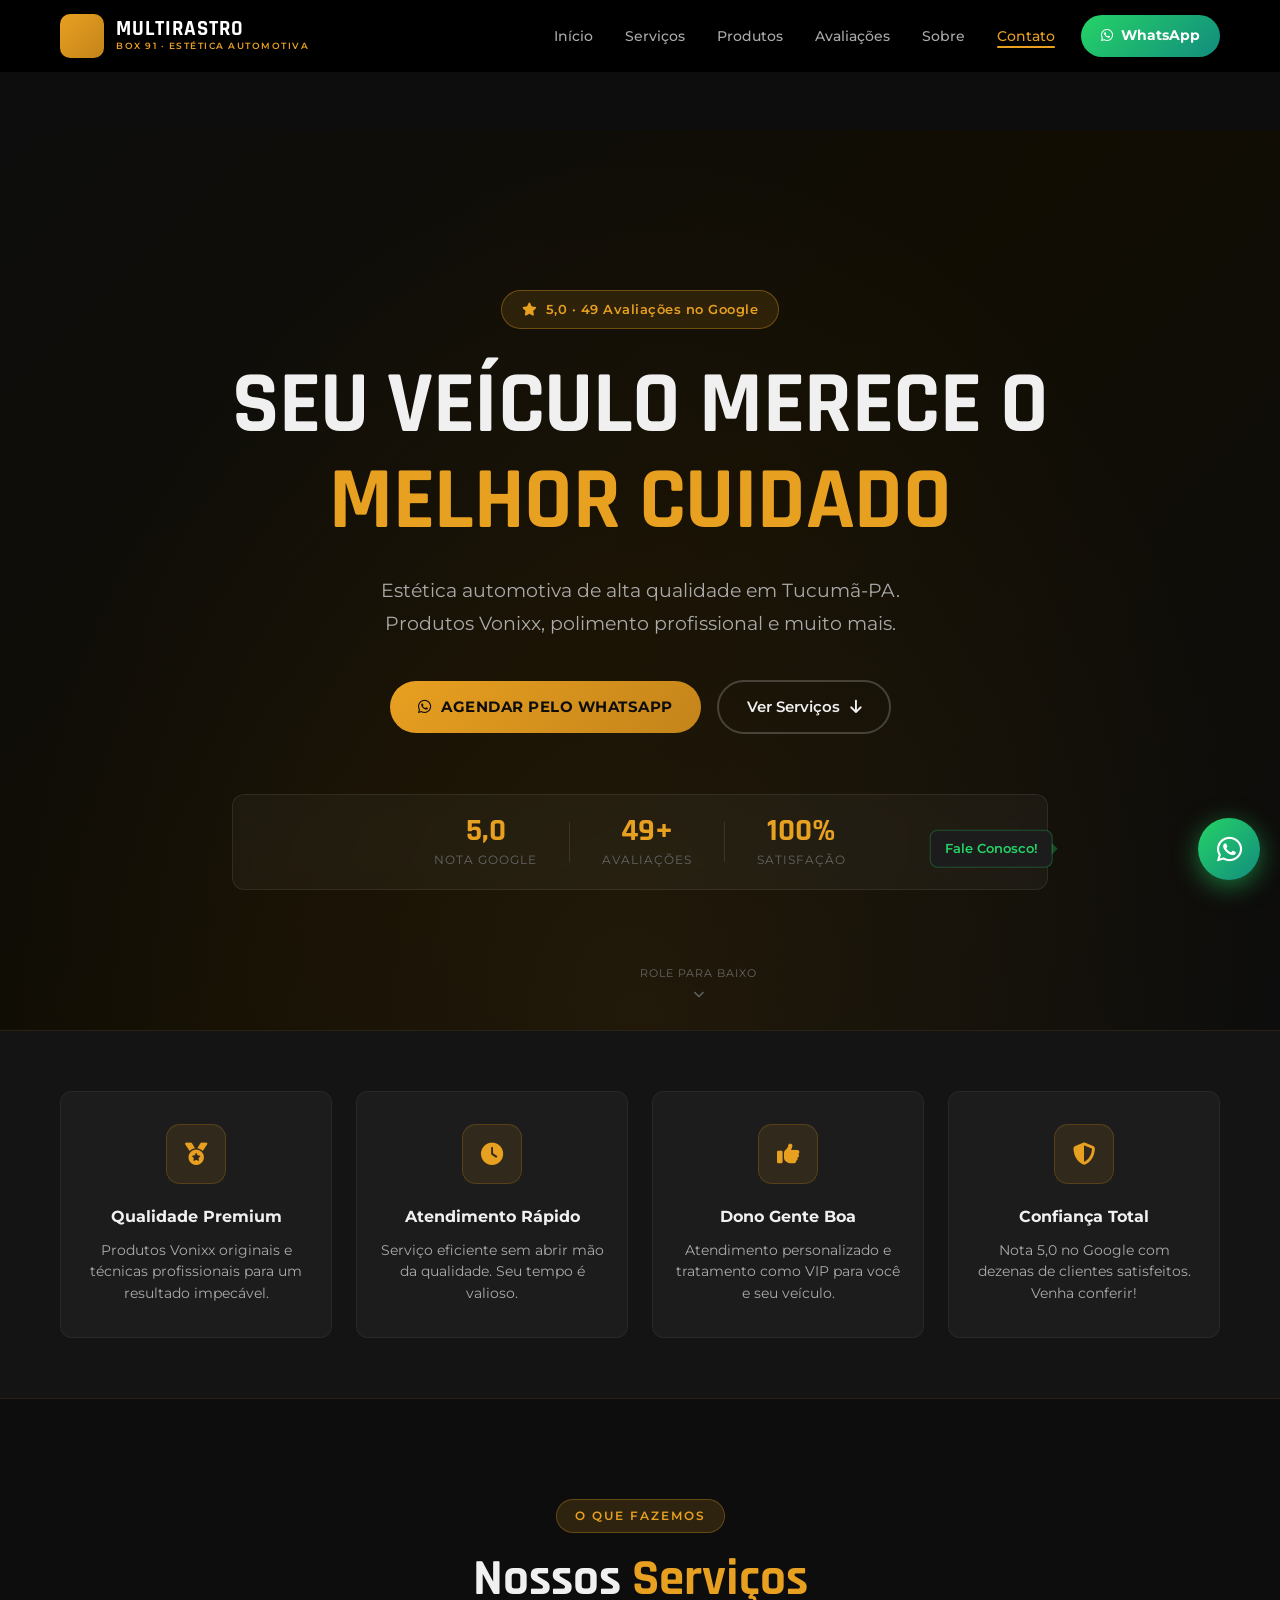
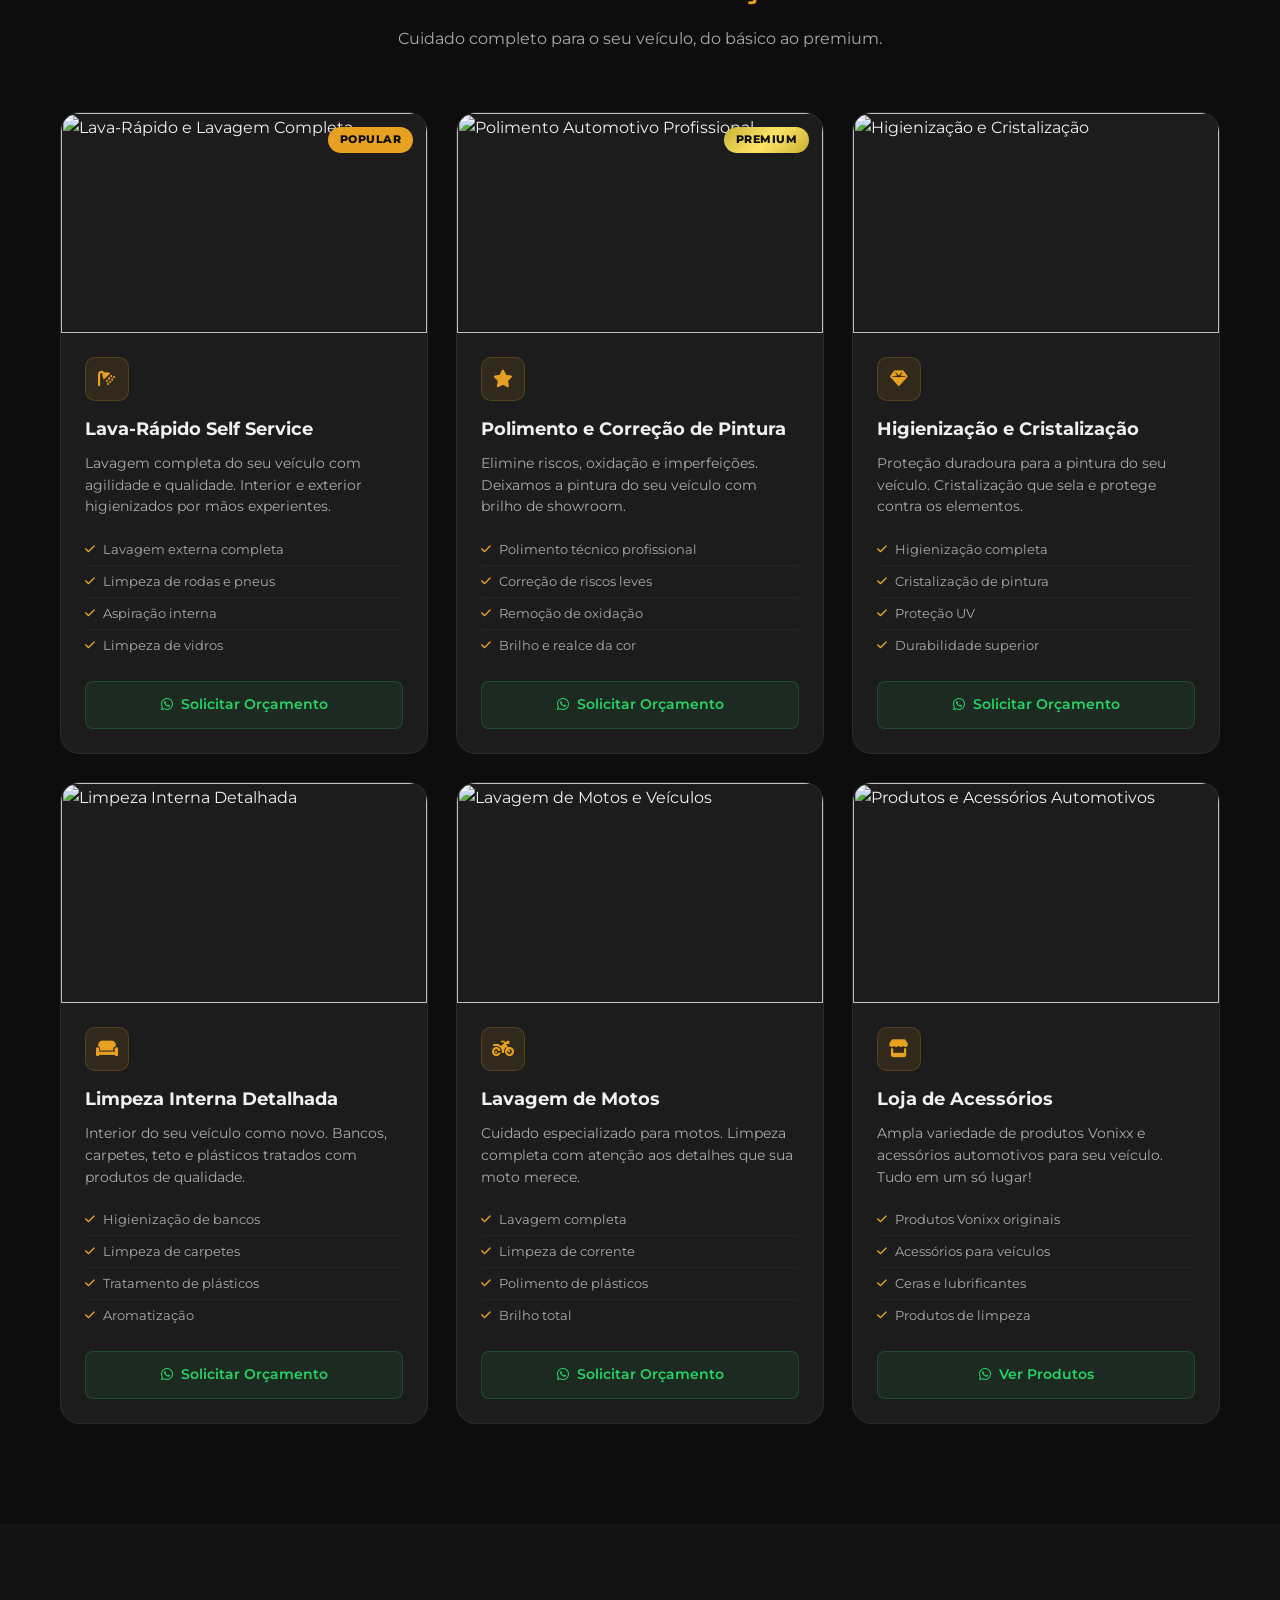
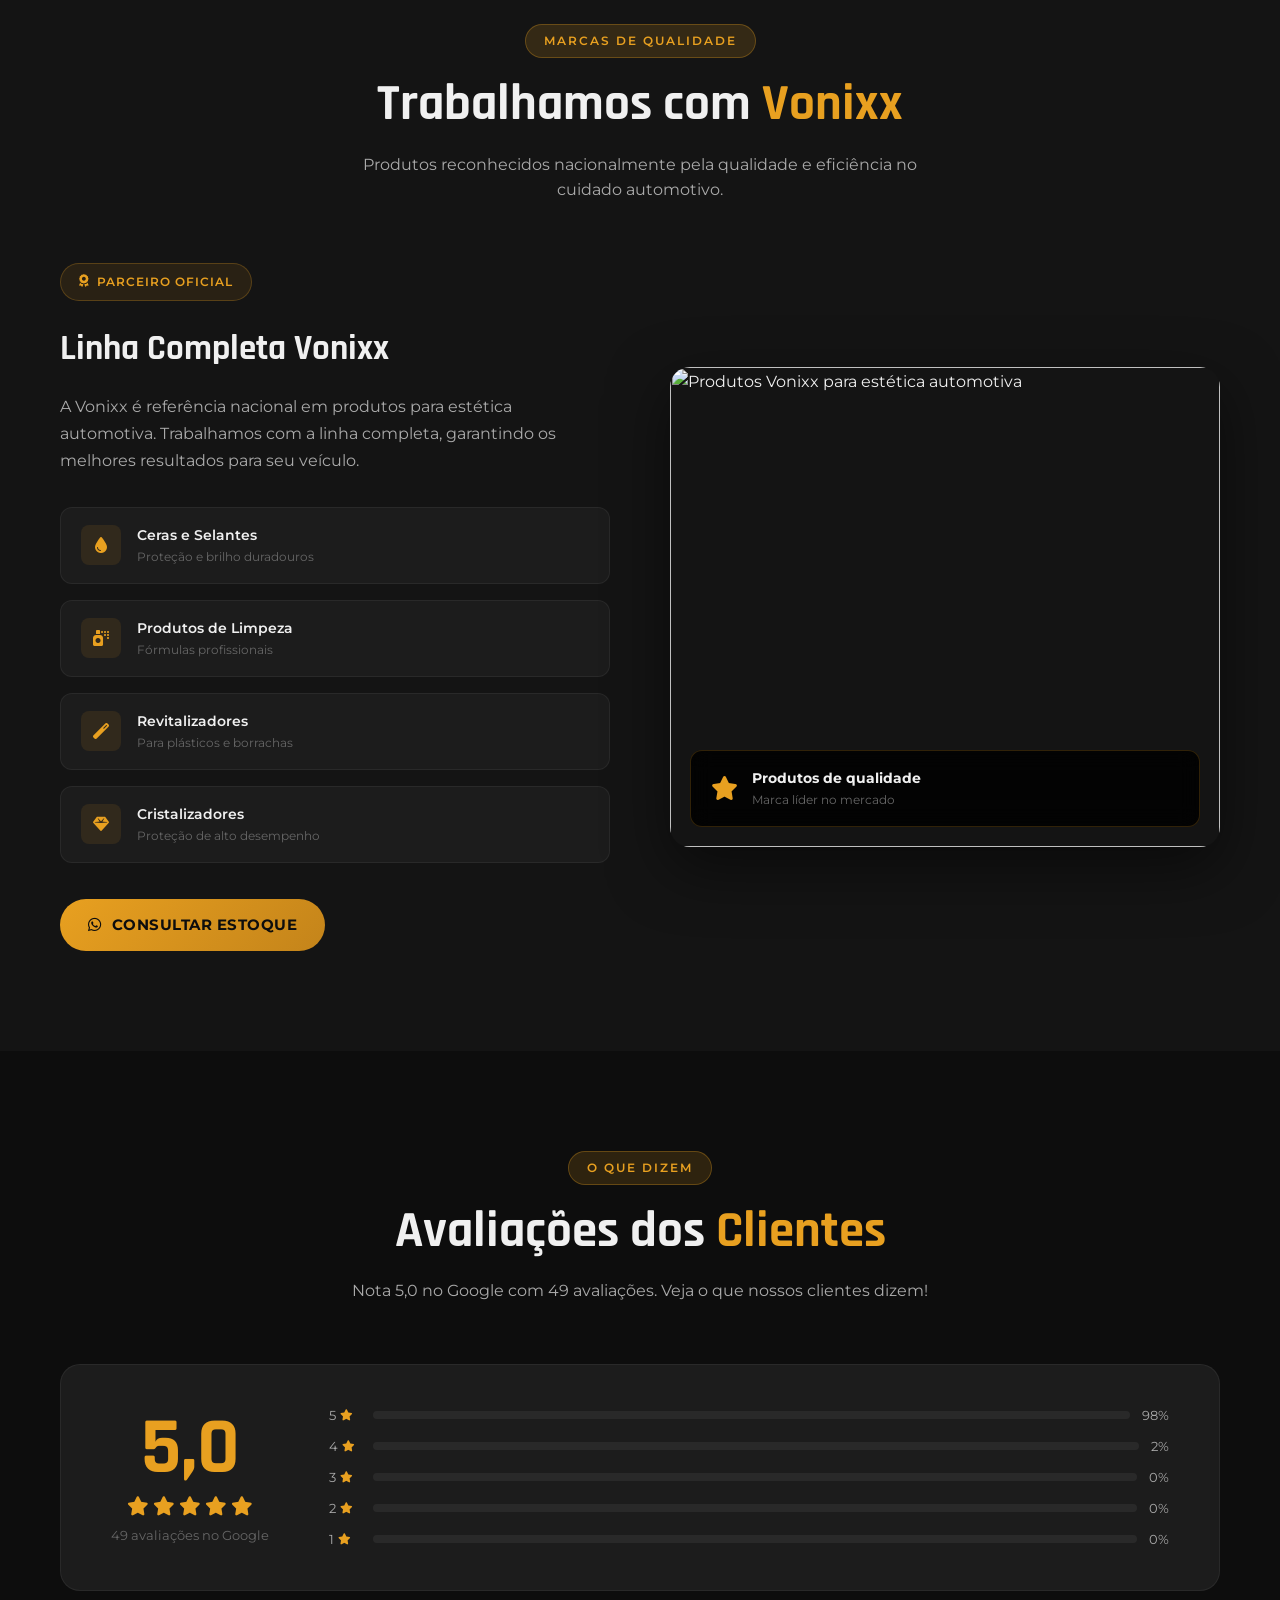
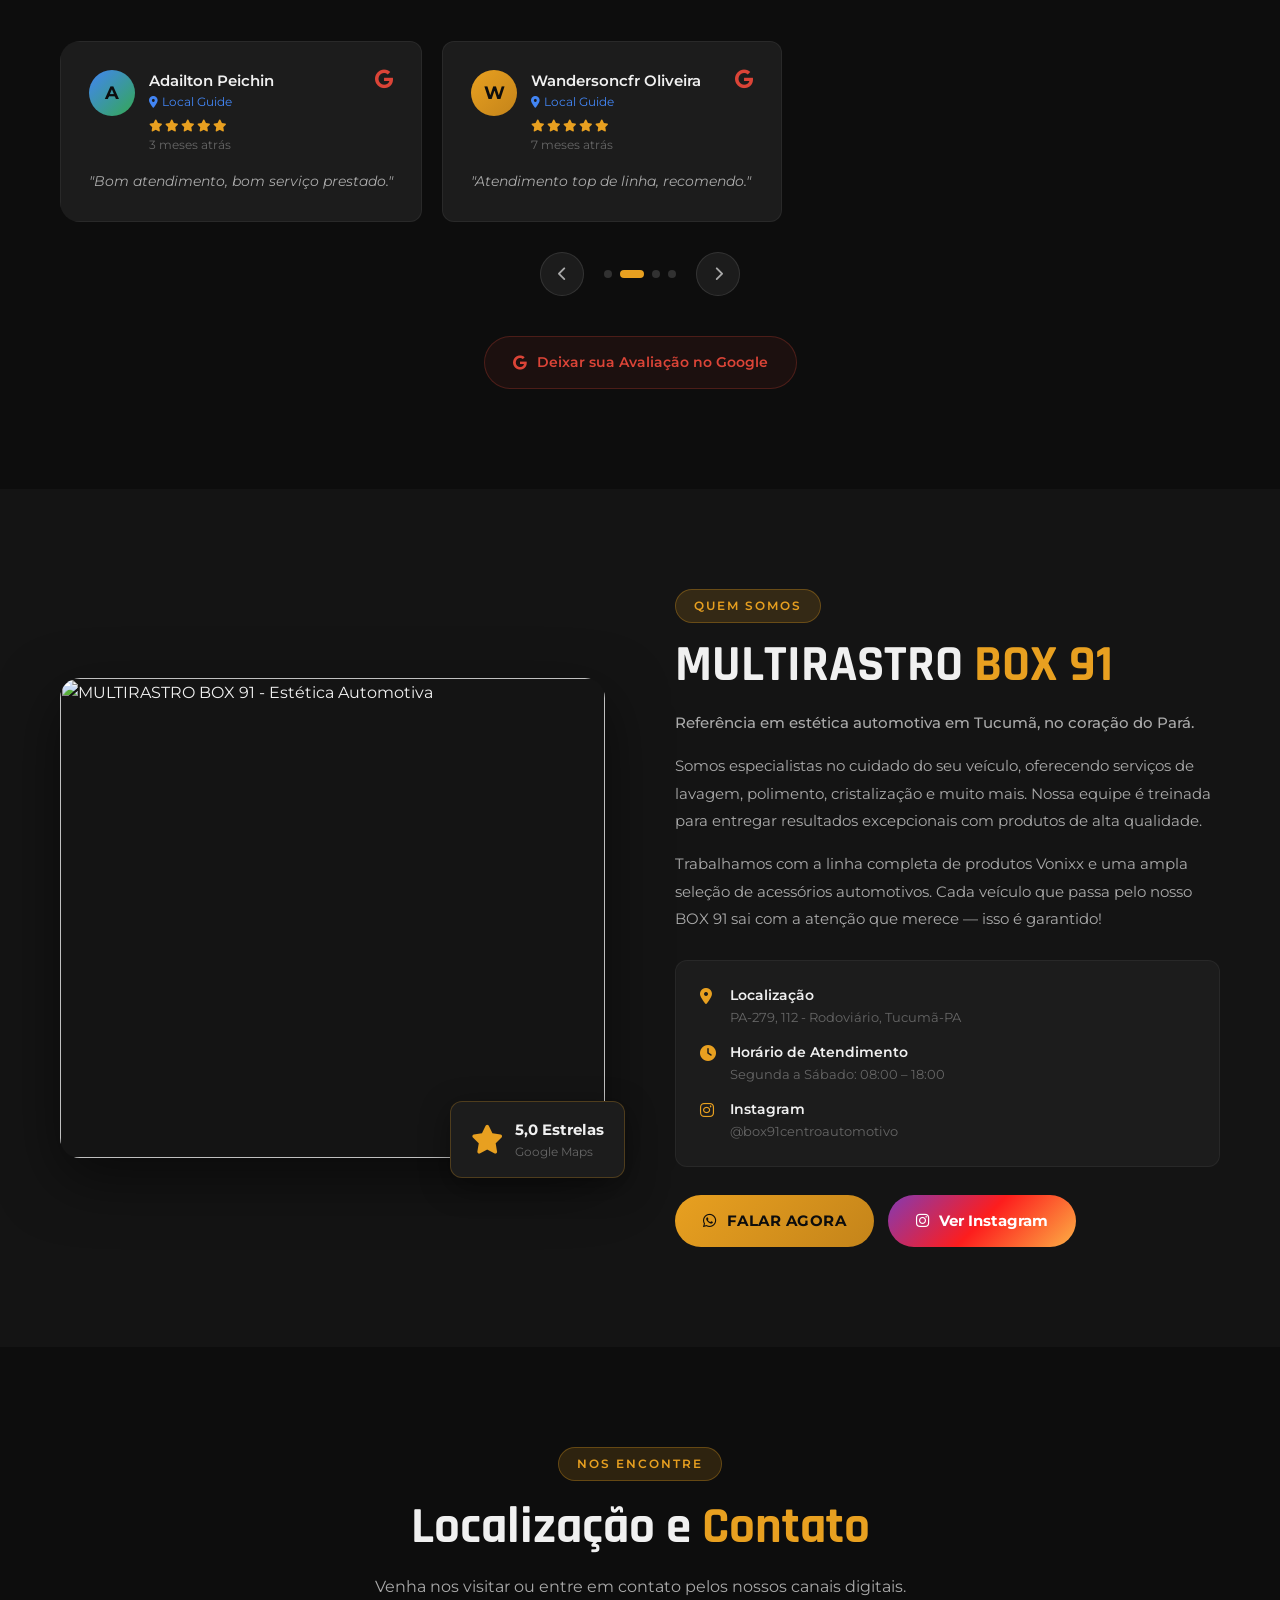
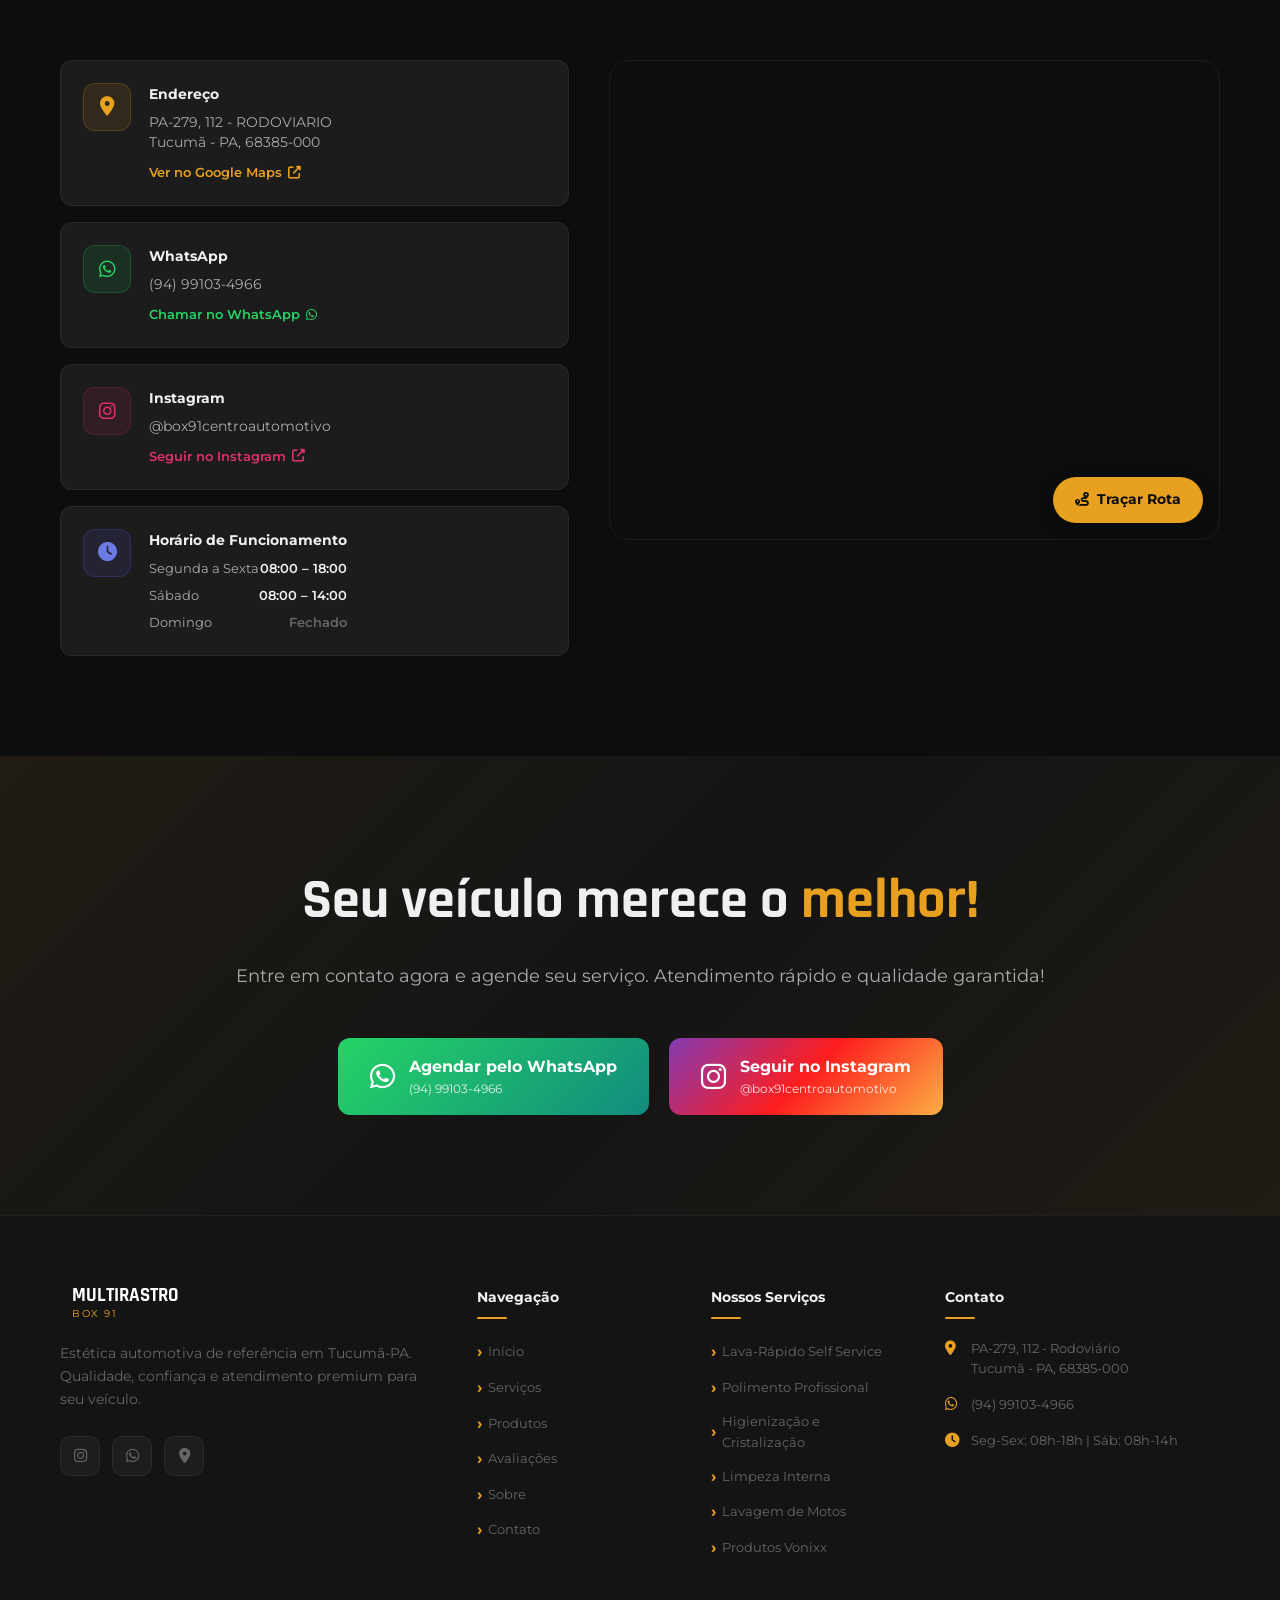
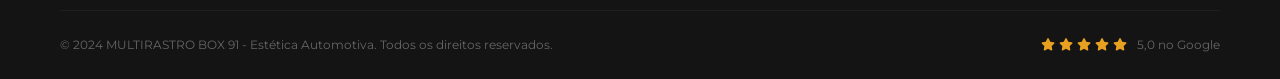
==== index.html @ 44c89991 "procura no google" ====
<head>
  <meta charset="UTF-8" />
  <meta name="viewport" content="width=device-width, initial-scale=1.0" />
  
  <title>MULTIRASTRO BOX 91 | Estética Automotiva - Tucumã-PA</title>
  <meta name="description" content="A melhor Estética Automotiva de Tucumã-PA. Polimento, higienização e proteção Vonixx. Seu veículo merece o cuidado da MULTIRASTRO BOX 91." />
  <meta name="keywords" content="estética automotiva Tucumã, lava rápido Tucumã PA, polimento, cristalização, Vonixx Tucumã, MULTIRASTRO BOX 91" />
  <meta name="author" content="Seu Nome/Sua Marca">

  <meta property="og:title" content="MULTIRASTRO BOX 91 - Estética Automotiva" />
  <meta property="og:description" content="O melhor cuidado para o seu veículo em Tucumã-PA. Clique e conheça nossos serviços!" />
  <meta property="og:type" content="website" />
  <meta property="og:url" content="https://box91s.netlify.app/" /> <meta property="og:image" content="https://box91s.netlify.app/img/preview-google.jpg" /> <meta property="og:site_name" content="MULTIRASTRO BOX 91" />

  <link rel="preconnect" href="https://fonts.googleapis.com" />
  <link rel="preconnect" href="https://fonts.gstatic.com" crossorigin />
  <link href="https://fonts.googleapis.com/css2?family=Montserrat:wght@300;400;500;600;700;800;900&family=Rajdhani:wght@400;500;600;700&display=swap" rel="stylesheet" />

  <link rel="stylesheet" href="https://cdn.jsdelivr.net/npm/@fortawesome/fontawesome-free@6.5.0/css/all.min.css" />

  <link rel="stylesheet" href="css/style.css" />
</head>
<body>

  <!-- ===== HEADER / NAVBAR ===== -->
  <header class="header" id="header">
    <nav class="navbar">
      <div class="nav-container">
        <a href="#home" class="nav-logo">
          <div class="logo-box">
            <span class="logo-icon"><i class="fas fa-car-wash"></i></span>
            <div class="logo-text">
              <span class="logo-main">MULTIRASTRO</span>
              <span class="logo-sub">BOX 91 · ESTÉTICA AUTOMOTIVA</span>
            </div>
          </div>
        </a>

        <ul class="nav-menu" id="navMenu">
          <li><a href="#home" class="nav-link">Início</a></li>
          <li><a href="#servicos" class="nav-link">Serviços</a></li>
          <li><a href="#produtos" class="nav-link">Produtos</a></li>
          <li><a href="#avaliacoes" class="nav-link">Avaliações</a></li>
          <li><a href="#sobre" class="nav-link">Sobre</a></li>
          <li><a href="#contato" class="nav-link">Contato</a></li>
          <li>
            <a href="https://wa.me/5594991034966?text=Olá!%20Vim%20pelo%20site%20e%20gostaria%20de%20saber%20mais%20sobre%20os%20serviços." 
               class="btn-whatsapp-nav" target="_blank" rel="noopener">
              <i class="fab fa-whatsapp"></i> WhatsApp
            </a>
          </li>
        </ul>

        <button class="hamburger" id="hamburger" aria-label="Menu">
          <span></span><span></span><span></span>
        </button>
      </div>
    </nav>
  </header>

  <!-- ===== HERO ===== -->
  <section class="hero" id="home">
    <div class="hero-bg">
      <div class="hero-overlay"></div>
      <div class="hero-particles" id="particles"></div>
    </div>
    <div class="hero-content">
      <div class="hero-badge">
        <i class="fas fa-star"></i> 5,0 · 49 Avaliações no Google
      </div>
      <h1 class="hero-title">
        Seu Veículo Merece o<br />
        <span class="text-highlight">Melhor Cuidado</span>
      </h1>
      <p class="hero-subtitle">
        Estética automotiva de alta qualidade em Tucumã-PA.<br />
        Produtos Vonixx, polimento profissional e muito mais.
      </p>
      <div class="hero-buttons">
        <a href="https://wa.me/5594991034966?text=Olá!%20Vim%20pelo%20site%20e%20gostaria%20de%20agendar%20um%20serviço." 
           class="btn-primary" target="_blank" rel="noopener">
          <i class="fab fa-whatsapp"></i> Agendar pelo WhatsApp
        </a>
        <a href="#servicos" class="btn-secondary">
          Ver Serviços <i class="fas fa-arrow-down"></i>
        </a>
      </div>
      <div class="hero-stats">
        <div class="stat">
          <span class="stat-num">5,0</span>
          <span class="stat-label">Nota Google</span>
        </div>
        <div class="stat-divider"></div>
        <div class="stat">
          <span class="stat-num">49+</span>
          <span class="stat-label">Avaliações</span>
        </div>
        <div class="stat-divider"></div>
        <div class="stat">
          <span class="stat-num">100%</span>
          <span class="stat-label">Satisfação</span>
        </div>
      </div>
    </div>
    <div class="hero-scroll">
      <span>Role para baixo</span>
      <i class="fas fa-chevron-down bounce"></i>
    </div>
  </section>

  <!-- ===== BENEFÍCIOS / DESTAQUE ===== -->
  <section class="benefits">
    <div class="container">
      <div class="benefits-grid">
        <div class="benefit-card">
          <div class="benefit-icon"><i class="fas fa-medal"></i></div>
          <h3>Qualidade Premium</h3>
          <p>Produtos Vonixx originais e técnicas profissionais para um resultado impecável.</p>
        </div>
        <div class="benefit-card">
          <div class="benefit-icon"><i class="fas fa-clock"></i></div>
          <h3>Atendimento Rápido</h3>
          <p>Serviço eficiente sem abrir mão da qualidade. Seu tempo é valioso.</p>
        </div>
        <div class="benefit-card">
          <div class="benefit-icon"><i class="fas fa-thumbs-up"></i></div>
          <h3>Dono Gente Boa</h3>
          <p>Atendimento personalizado e tratamento como VIP para você e seu veículo.</p>
        </div>
        <div class="benefit-card">
          <div class="benefit-icon"><i class="fas fa-shield-alt"></i></div>
          <h3>Confiança Total</h3>
          <p>Nota 5,0 no Google com dezenas de clientes satisfeitos. Venha conferir!</p>
        </div>
      </div>
    </div>
  </section>

  <!-- ===== SERVIÇOS ===== -->
  <section class="services" id="servicos">
    <div class="container">
      <div class="section-header">
        <span class="section-tag">O Que Fazemos</span>
        <h2 class="section-title">Nossos <span class="text-highlight">Serviços</span></h2>
        <p class="section-subtitle">Cuidado completo para o seu veículo, do básico ao premium.</p>
      </div>

      <div class="services-grid">

        <div class="service-card" data-aos="fade-up">
          <div class="service-img">
            <img src="https://sspark.genspark.ai/cfimages?u1=s%2BJfRKsEpw5sy6JbUvzZ6%2FHgYTNCmY7YLJdaq%2FIYJW6ZHEbGgRK%2Bf0oUPhmTGO5pcvb2I8CIl40hSe7JmRicONercLr44n8OqwLZ%2F4YkYETsrfHycrp1JF4GgEf5G9OnyhKq97O12gk%2BuQkUmnWOoeU%2BI%2BLm1fYbrAOt&u2=dcU4YhXOSB%2FspEuF&width=2560" 
                 alt="Lava-Rápido e Lavagem Completa" loading="lazy" />
            <div class="service-badge">Popular</div>
          </div>
          <div class="service-body">
            <div class="service-icon-wrap"><i class="fas fa-shower"></i></div>
            <h3>Lava-Rápido Self Service</h3>
            <p>Lavagem completa do seu veículo com agilidade e qualidade. Interior e exterior higienizados por mãos experientes.</p>
            <ul class="service-list">
              <li><i class="fas fa-check"></i> Lavagem externa completa</li>
              <li><i class="fas fa-check"></i> Limpeza de rodas e pneus</li>
              <li><i class="fas fa-check"></i> Aspiração interna</li>
              <li><i class="fas fa-check"></i> Limpeza de vidros</li>
            </ul>
            <a href="https://wa.me/5594991034966?text=Olá!%20Gostaria%20de%20saber%20mais%20sobre%20o%20serviço%20de%20lavagem." 
               class="btn-service" target="_blank" rel="noopener">
              <i class="fab fa-whatsapp"></i> Solicitar Orçamento
            </a>
          </div>
        </div>

        <div class="service-card" data-aos="fade-up" data-aos-delay="100">
          <div class="service-img">
            <img src="https://sspark.genspark.ai/cfimages?u1=3tudgdyWrHygxDv8JNBxA%2BCV%2BMiD02puZfHjXNOO%2FY9gCKV5Yn1U%2FMLPcMH9l3FZaCaJDdl0q1FcU6qUI1ZHNdvOFKk97L1Kft6fSj%2Bdyk7FgpFizaGjTYe0zEvxbtHzhG8coeJi0Y908w%3D%3D&u2=cpoVjqsZzySd2q1Q&width=2560" 
                 alt="Polimento Automotivo Profissional" loading="lazy" />
            <div class="service-badge premium">Premium</div>
          </div>
          <div class="service-body">
            <div class="service-icon-wrap"><i class="fas fa-star"></i></div>
            <h3>Polimento e Correção de Pintura</h3>
            <p>Elimine riscos, oxidação e imperfeições. Deixamos a pintura do seu veículo com brilho de showroom.</p>
            <ul class="service-list">
              <li><i class="fas fa-check"></i> Polimento técnico profissional</li>
              <li><i class="fas fa-check"></i> Correção de riscos leves</li>
              <li><i class="fas fa-check"></i> Remoção de oxidação</li>
              <li><i class="fas fa-check"></i> Brilho e realce da cor</li>
            </ul>
            <a href="https://wa.me/5594991034966?text=Olá!%20Gostaria%20de%20saber%20mais%20sobre%20polimento%20e%20correção%20de%20pintura." 
               class="btn-service" target="_blank" rel="noopener">
              <i class="fab fa-whatsapp"></i> Solicitar Orçamento
            </a>
          </div>
        </div>

        <div class="service-card" data-aos="fade-up" data-aos-delay="200">
          <div class="service-img">
            <img src="https://sspark.genspark.ai/cfimages?u1=3vaOEfDP27VGa%2FwyIEtCzruA9fNS0a3ATs3e%2BaGw7q8jdP1%2FPCUl3FFfl1sZcviGjeFEG%2BXDY%2FmPyxUwVdJdTF5CvoAvbrhrpytRtNG6px2skPnE9A%3D%3D&u2=nEY73xIoxVtjxL8J&width=2560" 
                 alt="Higienização e Cristalização" loading="lazy" />
          </div>
          <div class="service-body">
            <div class="service-icon-wrap"><i class="fas fa-gem"></i></div>
            <h3>Higienização e Cristalização</h3>
            <p>Proteção duradoura para a pintura do seu veículo. Cristalização que sela e protege contra os elementos.</p>
            <ul class="service-list">
              <li><i class="fas fa-check"></i> Higienização completa</li>
              <li><i class="fas fa-check"></i> Cristalização de pintura</li>
              <li><i class="fas fa-check"></i> Proteção UV</li>
              <li><i class="fas fa-check"></i> Durabilidade superior</li>
            </ul>
            <a href="https://wa.me/5594991034966?text=Olá!%20Gostaria%20de%20saber%20mais%20sobre%20higienização%20e%20cristalização." 
               class="btn-service" target="_blank" rel="noopener">
              <i class="fab fa-whatsapp"></i> Solicitar Orçamento
            </a>
          </div>
        </div>

        <div class="service-card" data-aos="fade-up" data-aos-delay="300">
          <div class="service-img">
            <img src="https://sspark.genspark.ai/cfimages?u1=MHNj7NTBlwZbwDW3B4r%2Bu4leAnVtnJcSMzmzzK7vryvG7eGBAZKK7RF0jhsSTOljWVoiIyOdG649k1DaToi%2F6xxjMasu4nJA4IMIBxvqBvaxQMXDO3FCfbITdEhRgEug52fTx7E5%2BCOvnJHhN8mqWsXPn%2BnyIJvEjJGL7vm4p0%2BEIioxjbBXcFbkiA%3D%3D&u2=lrnO86uFfw%2FNxnN1&width=2560" 
                 alt="Limpeza Interna Detalhada" loading="lazy" />
          </div>
          <div class="service-body">
            <div class="service-icon-wrap"><i class="fas fa-couch"></i></div>
            <h3>Limpeza Interna Detalhada</h3>
            <p>Interior do seu veículo como novo. Bancos, carpetes, teto e plásticos tratados com produtos de qualidade.</p>
            <ul class="service-list">
              <li><i class="fas fa-check"></i> Higienização de bancos</li>
              <li><i class="fas fa-check"></i> Limpeza de carpetes</li>
              <li><i class="fas fa-check"></i> Tratamento de plásticos</li>
              <li><i class="fas fa-check"></i> Aromatização</li>
            </ul>
            <a href="https://wa.me/5594991034966?text=Olá!%20Gostaria%20de%20saber%20mais%20sobre%20limpeza%20interna%20detalhada." 
               class="btn-service" target="_blank" rel="noopener">
              <i class="fab fa-whatsapp"></i> Solicitar Orçamento
            </a>
          </div>
        </div>

        <div class="service-card" data-aos="fade-up" data-aos-delay="100">
          <div class="service-img">
            <img src="https://sspark.genspark.ai/cfimages?u1=8d1bL75lana3jTqPsiK4KcSQP4SYQjfUNeg0bxrql%2FOmf8BweSb8El7ThRzTZmrmFWxLf8ZrcpbJ6hSQUKpsGgYQSlJFh1%2BumCsxnqpA8WzazpP64dCGZ%2B4VYhMJjGvXREKYv%2BnnR%2B8xC9tnx9QbRIDGpc4Ojui2RDzaUNNznQHo3d9PAlbGJQE85ig21pTs5w%3D%3D&u2=LvzNvj0FhrtI990Z&width=2560" 
                 alt="Lavagem de Motos e Veículos" loading="lazy" />
          </div>
          <div class="service-body">
            <div class="service-icon-wrap"><i class="fas fa-motorcycle"></i></div>
            <h3>Lavagem de Motos</h3>
            <p>Cuidado especializado para motos. Limpeza completa com atenção aos detalhes que sua moto merece.</p>
            <ul class="service-list">
              <li><i class="fas fa-check"></i> Lavagem completa</li>
              <li><i class="fas fa-check"></i> Limpeza de corrente</li>
              <li><i class="fas fa-check"></i> Polimento de plásticos</li>
              <li><i class="fas fa-check"></i> Brilho total</li>
            </ul>
            <a href="https://wa.me/5594991034966?text=Olá!%20Gostaria%20de%20saber%20mais%20sobre%20lavagem%20de%20motos." 
               class="btn-service" target="_blank" rel="noopener">
              <i class="fab fa-whatsapp"></i> Solicitar Orçamento
            </a>
          </div>
        </div>

        <div class="service-card" data-aos="fade-up" data-aos-delay="200">
          <div class="service-img">
            <img src="https://sspark.genspark.ai/cfimages?u1=woA1qw1%2BLm286kF%2Fs%2Fu1HWIfua%2BdBayVr%2BveWEL22%2FCCKUl7sImuViKYZ3Ro94Gd2fLXpkuBYgdmNH1ocQFf50wHVXPfimz6MRKOjFVCwSEjkeYyUxYOEhBOodgBH5gNs7hw&u2=QCtQ9GJOIGkjA0%2F4&width=2560" 
                 alt="Produtos e Acessórios Automotivos" loading="lazy" />
          </div>
          <div class="service-body">
            <div class="service-icon-wrap"><i class="fas fa-store"></i></div>
            <h3>Loja de Acessórios</h3>
            <p>Ampla variedade de produtos Vonixx e acessórios automotivos para seu veículo. Tudo em um só lugar!</p>
            <ul class="service-list">
              <li><i class="fas fa-check"></i> Produtos Vonixx originais</li>
              <li><i class="fas fa-check"></i> Acessórios para veículos</li>
              <li><i class="fas fa-check"></i> Ceras e lubrificantes</li>
              <li><i class="fas fa-check"></i> Produtos de limpeza</li>
            </ul>
            <a href="https://wa.me/5594991034966?text=Olá!%20Gostaria%20de%20saber%20quais%20produtos%20e%20acessórios%20vocês%20tem." 
               class="btn-service" target="_blank" rel="noopener">
              <i class="fab fa-whatsapp"></i> Ver Produtos
            </a>
          </div>
        </div>

      </div>
    </div>
  </section>

  <!-- ===== PRODUTOS VONIXX ===== -->
  <section class="products-section" id="produtos">
    <div class="container">
      <div class="section-header">
        <span class="section-tag">Marcas de Qualidade</span>
        <h2 class="section-title">Trabalhamos com <span class="text-highlight">Vonixx</span></h2>
        <p class="section-subtitle">Produtos reconhecidos nacionalmente pela qualidade e eficiência no cuidado automotivo.</p>
      </div>

      <div class="vonixx-showcase">
        <div class="vonixx-info">
          <div class="vonixx-logo-area">
            <div class="brand-badge">
              <i class="fas fa-award"></i>
              <span>Parceiro Oficial</span>
            </div>
            <h3>Linha Completa Vonixx</h3>
            <p>A Vonixx é referência nacional em produtos para estética automotiva. Trabalhamos com a linha completa, garantindo os melhores resultados para seu veículo.</p>
          </div>
          <div class="product-categories">
            <div class="prod-cat">
              <i class="fas fa-tint"></i>
              <div>
                <strong>Ceras e Selantes</strong>
                <span>Proteção e brilho duradouros</span>
              </div>
            </div>
            <div class="prod-cat">
              <i class="fas fa-spray-can"></i>
              <div>
                <strong>Produtos de Limpeza</strong>
                <span>Fórmulas profissionais</span>
              </div>
            </div>
            <div class="prod-cat">
              <i class="fas fa-magic"></i>
              <div>
                <strong>Revitalizadores</strong>
                <span>Para plásticos e borrachas</span>
              </div>
            </div>
            <div class="prod-cat">
              <i class="fas fa-gem"></i>
              <div>
                <strong>Cristalizadores</strong>
                <span>Proteção de alto desempenho</span>
              </div>
            </div>
          </div>
          <a href="https://wa.me/5594991034966?text=Olá!%20Gostaria%20de%20saber%20quais%20produtos%20Vonixx%20vocês%20tem%20disponíveis." 
             class="btn-primary" target="_blank" rel="noopener">
            <i class="fab fa-whatsapp"></i> Consultar Estoque
          </a>
        </div>
        <div class="vonixx-image">
          <img src="https://sspark.genspark.ai/cfimages?u1=bndOtiXe2xyiY7EAo3w1Rh7uRe5ooT3onzwV%2BkCSKXNXVF9PJZApEt6RsXR4mY2NmUs8loCvRDH8zSbc9X8Or5txWbixhVDWmpW7g9TavXZ19pUB3xoalcCs%2FUpzPip5jXpOhuxwvOMuvvNZHfYw09wOdp5LhZ86PrN468gBsyRaptRx3kHTKXARBTbcgsczZhTGD1Z8&u2=ywj8Jak19Imi%2BoMV&width=2560" 
               alt="Produtos Vonixx para estética automotiva" loading="lazy" />
          <div class="image-overlay-card">
            <i class="fas fa-star"></i>
            <div>
              <strong>Produtos de qualidade</strong>
              <span>Marca líder no mercado</span>
            </div>
          </div>
        </div>
      </div>
    </div>
  </section>

  <!-- ===== AVALIAÇÕES ===== -->
  <section class="reviews" id="avaliacoes">
    <div class="container">
      <div class="section-header">
        <span class="section-tag">O Que Dizem</span>
        <h2 class="section-title">Avaliações dos <span class="text-highlight">Clientes</span></h2>
        <p class="section-subtitle">Nota 5,0 no Google com 49 avaliações. Veja o que nossos clientes dizem!</p>
      </div>

      <div class="rating-overview">
        <div class="rating-score">
          <span class="big-score">5,0</span>
          <div class="stars-row">
            <i class="fas fa-star"></i>
            <i class="fas fa-star"></i>
            <i class="fas fa-star"></i>
            <i class="fas fa-star"></i>
            <i class="fas fa-star"></i>
          </div>
          <span class="rating-count">49 avaliações no Google</span>
        </div>
        <div class="rating-bars">
          <div class="bar-row">
            <span>5 <i class="fas fa-star"></i></span>
            <div class="bar-track"><div class="bar-fill" style="width: 98%"></div></div>
            <span>98%</span>
          </div>
          <div class="bar-row">
            <span>4 <i class="fas fa-star"></i></span>
            <div class="bar-track"><div class="bar-fill" style="width: 2%"></div></div>
            <span>2%</span>
          </div>
          <div class="bar-row">
            <span>3 <i class="fas fa-star"></i></span>
            <div class="bar-track"><div class="bar-fill" style="width: 0%"></div></div>
            <span>0%</span>
          </div>
          <div class="bar-row">
            <span>2 <i class="fas fa-star"></i></span>
            <div class="bar-track"><div class="bar-fill" style="width: 0%"></div></div>
            <span>0%</span>
          </div>
          <div class="bar-row">
            <span>1 <i class="fas fa-star"></i></span>
            <div class="bar-track"><div class="bar-fill" style="width: 0%"></div></div>
            <span>0%</span>
          </div>
        </div>
      </div>

      <div class="reviews-carousel" id="reviewsCarousel">
        <div class="reviews-track" id="reviewsTrack">

          <div class="review-card">
            <div class="review-header">
              <div class="reviewer-avatar">L</div>
              <div class="reviewer-info">
                <strong>Ludimar Dias</strong>
                <div class="review-stars">
                  <i class="fas fa-star"></i><i class="fas fa-star"></i><i class="fas fa-star"></i><i class="fas fa-star"></i><i class="fas fa-star"></i>
                </div>
                <span class="review-date">7 meses atrás</span>
              </div>
              <div class="google-badge"><i class="fab fa-google"></i></div>
            </div>
            <p class="review-text">"Muito bom o atendimento, recomendo."</p>
          </div>

          <div class="review-card">
            <div class="review-header">
              <div class="reviewer-avatar guide">A</div>
              <div class="reviewer-info">
                <strong>Adailton Peichin</strong>
                <span class="local-guide"><i class="fas fa-map-marker-alt"></i> Local Guide</span>
                <div class="review-stars">
                  <i class="fas fa-star"></i><i class="fas fa-star"></i><i class="fas fa-star"></i><i class="fas fa-star"></i><i class="fas fa-star"></i>
                </div>
                <span class="review-date">3 meses atrás</span>
              </div>
              <div class="google-badge"><i class="fab fa-google"></i></div>
            </div>
            <p class="review-text">"Bom atendimento, bom serviço prestado."</p>
          </div>

          <div class="review-card">
            <div class="review-header">
              <div class="reviewer-avatar">W</div>
              <div class="reviewer-info">
                <strong>Wandersoncfr Oliveira</strong>
                <span class="local-guide"><i class="fas fa-map-marker-alt"></i> Local Guide</span>
                <div class="review-stars">
                  <i class="fas fa-star"></i><i class="fas fa-star"></i><i class="fas fa-star"></i><i class="fas fa-star"></i><i class="fas fa-star"></i>
                </div>
                <span class="review-date">7 meses atrás</span>
              </div>
              <div class="google-badge"><i class="fab fa-google"></i></div>
            </div>
            <p class="review-text">"Atendimento top de linha, recomendo."</p>
          </div>

          <div class="review-card">
            <div class="review-header">
              <div class="reviewer-avatar">C</div>
              <div class="reviewer-info">
                <strong>Cliente Satisfeito</strong>
                <div class="review-stars">
                  <i class="fas fa-star"></i><i class="fas fa-star"></i><i class="fas fa-star"></i><i class="fas fa-star"></i><i class="fas fa-star"></i>
                </div>
                <span class="review-date">Recente</span>
              </div>
              <div class="google-badge"><i class="fab fa-google"></i></div>
            </div>
            <p class="review-text">"Loja excelente, vários produtos Vonixx e acessórios para veículo. Super recomendo!"</p>
          </div>

          <div class="review-card">
            <div class="review-header">
              <div class="reviewer-avatar">M</div>
              <div class="reviewer-info">
                <strong>Marlene Silva</strong>
                <div class="review-stars">
                  <i class="fas fa-star"></i><i class="fas fa-star"></i><i class="fas fa-star"></i><i class="fas fa-star"></i><i class="fas fa-star"></i>
                </div>
                <span class="review-date">4 meses atrás</span>
              </div>
              <div class="google-badge"><i class="fab fa-google"></i></div>
            </div>
            <p class="review-text">"Ótimo atendimento, serviço de qualidade. O dono é muito atencioso!"</p>
          </div>

          <div class="review-card">
            <div class="review-header">
              <div class="reviewer-avatar">R</div>
              <div class="reviewer-info">
                <strong>Ricardo Santos</strong>
                <div class="review-stars">
                  <i class="fas fa-star"></i><i class="fas fa-star"></i><i class="fas fa-star"></i><i class="fas fa-star"></i><i class="fas fa-star"></i>
                </div>
                <span class="review-date">5 meses atrás</span>
              </div>
              <div class="google-badge"><i class="fab fa-google"></i></div>
            </div>
            <p class="review-text">"Ótimo atendimento, dono gente boa. Sempre saio satisfeito com o serviço!"</p>
          </div>

        </div>
      </div>

      <div class="carousel-controls">
        <button class="carousel-btn" id="prevBtn" aria-label="Anterior">
          <i class="fas fa-chevron-left"></i>
        </button>
        <div class="carousel-dots" id="carouselDots"></div>
        <button class="carousel-btn" id="nextBtn" aria-label="Próximo">
          <i class="fas fa-chevron-right"></i>
        </button>
      </div>

      <div class="review-cta">
        <a href="https://g.page/r/ChIJYzNj2O-P5pIRoPYmG90QODE/review" 
           class="btn-google-review" target="_blank" rel="noopener">
          <i class="fab fa-google"></i> Deixar sua Avaliação no Google
        </a>
      </div>
    </div>
  </section>

  <!-- ===== SOBRE ===== -->
  <section class="about" id="sobre">
    <div class="container">
      <div class="about-grid">
        <div class="about-image-area">
          <img src="https://sspark.genspark.ai/cfimages?u1=DExxzE3AfPMzFO1C1Ru1QSS8QmR0ozrsSsckMBw4d3J3BkVLOdsxACCzJW4RVppb0I0l73ffpKpr9f2F3Ocr8n6JXxdmhGPmW23tlhwjGdXcQi7LgHd%2B&u2=NMn7MZh%2BRYhLtBVF&width=2560" 
               alt="MULTIRASTRO BOX 91 - Estética Automotiva" loading="lazy" />
          <div class="about-badge-float">
            <i class="fas fa-star"></i>
            <div>
              <strong>5,0 Estrelas</strong>
              <span>Google Maps</span>
            </div>
          </div>
        </div>
        <div class="about-content">
          <span class="section-tag">Quem Somos</span>
          <h2 class="section-title">MULTIRASTRO <span class="text-highlight">BOX 91</span></h2>
          <p class="about-lead">Referência em estética automotiva em Tucumã, no coração do Pará.</p>
          <p>Somos especialistas no cuidado do seu veículo, oferecendo serviços de lavagem, polimento, cristalização e muito mais. Nossa equipe é treinada para entregar resultados excepcionais com produtos de alta qualidade.</p>
          <p>Trabalhamos com a linha completa de produtos Vonixx e uma ampla seleção de acessórios automotivos. Cada veículo que passa pelo nosso BOX 91 sai com a atenção que merece — isso é garantido!</p>
          
          <div class="about-highlights">
            <div class="highlight-item">
              <i class="fas fa-map-marker-alt"></i>
              <div>
                <strong>Localização</strong>
                <span>PA-279, 112 - Rodoviário, Tucumã-PA</span>
              </div>
            </div>
            <div class="highlight-item">
              <i class="fas fa-clock"></i>
              <div>
                <strong>Horário de Atendimento</strong>
                <span>Segunda a Sábado: 08:00 – 18:00</span>
              </div>
            </div>
            <div class="highlight-item">
              <i class="fab fa-instagram"></i>
              <div>
                <strong>Instagram</strong>
                <span>@box91centroautomotivo</span>
              </div>
            </div>
          </div>

          <div class="about-buttons">
            <a href="https://wa.me/5594991034966" class="btn-primary" target="_blank" rel="noopener">
              <i class="fab fa-whatsapp"></i> Falar Agora
            </a>
            <a href="https://www.instagram.com/box91centroautomotivo/" class="btn-instagram" target="_blank" rel="noopener">
              <i class="fab fa-instagram"></i> Ver Instagram
            </a>
          </div>
        </div>
      </div>
    </div>
  </section>

  <!-- ===== MAPA / CONTATO ===== -->
  <section class="contact" id="contato">
    <div class="container">
      <div class="section-header">
        <span class="section-tag">Nos Encontre</span>
        <h2 class="section-title">Localização e <span class="text-highlight">Contato</span></h2>
        <p class="section-subtitle">Venha nos visitar ou entre em contato pelos nossos canais digitais.</p>
      </div>

      <div class="contact-grid">
        <div class="contact-info">
          <div class="contact-card">
            <div class="contact-card-icon"><i class="fas fa-map-marker-alt"></i></div>
            <div class="contact-card-body">
              <h3>Endereço</h3>
              <p>PA-279, 112 - RODOVIARIO<br />Tucumã - PA, 68385-000</p>
              <a href="https://maps.google.com/?q=MULTIRASTRO+BOX+91+Tucumã+PA" 
                 class="contact-link" target="_blank" rel="noopener">
                Ver no Google Maps <i class="fas fa-external-link-alt"></i>
              </a>
            </div>
          </div>

          <div class="contact-card">
            <div class="contact-card-icon whatsapp"><i class="fab fa-whatsapp"></i></div>
            <div class="contact-card-body">
              <h3>WhatsApp</h3>
              <p>(94) 99103-4966</p>
              <a href="https://wa.me/5594991034966?text=Olá!%20Vim%20pelo%20site%20e%20gostaria%20de%20saber%20mais." 
                 class="contact-link whatsapp" target="_blank" rel="noopener">
                Chamar no WhatsApp <i class="fab fa-whatsapp"></i>
              </a>
            </div>
          </div>

          <div class="contact-card">
            <div class="contact-card-icon instagram"><i class="fab fa-instagram"></i></div>
            <div class="contact-card-body">
              <h3>Instagram</h3>
              <p>@box91centroautomotivo</p>
              <a href="https://www.instagram.com/box91centroautomotivo/" 
                 class="contact-link instagram" target="_blank" rel="noopener">
                Seguir no Instagram <i class="fas fa-external-link-alt"></i>
              </a>
            </div>
          </div>

          <div class="contact-card">
            <div class="contact-card-icon clock"><i class="fas fa-clock"></i></div>
            <div class="contact-card-body">
              <h3>Horário de Funcionamento</h3>
              <div class="hours-list">
                <div class="hour-row">
                  <span>Segunda a Sexta</span>
                  <span class="hour-time">08:00 – 18:00</span>
                </div>
                <div class="hour-row">
                  <span>Sábado</span>
                  <span class="hour-time">08:00 – 14:00</span>
                </div>
                <div class="hour-row closed">
                  <span>Domingo</span>
                  <span class="hour-time closed">Fechado</span>
                </div>
              </div>
            </div>
          </div>
        </div>

        <div class="map-container">
          <iframe
            src="https://www.google.com/maps/embed?pb=!1m18!1m12!1m3!1d3987.6!2d-51.153!3d-6.756!2m3!1f0!2f0!3f0!3m2!1i1024!2i768!4f13.1!3m3!1m2!1s0x92e68fef2d8dde0b%3A0x3110d0db27260a0!2sMultirastro+Box+91!5e0!3m2!1spt-BR!2sbr!4v1"
            width="100%"
            height="100%"
            style="border:0;"
            allowfullscreen=""
            loading="lazy"
            referrerpolicy="no-referrer-when-downgrade"
            title="Localização MULTIRASTRO BOX 91"
          ></iframe>
          <div class="map-cta-overlay">
            <a href="https://maps.google.com/?q=MULTIRASTRO+BOX+91+Tucumã+Pará+Brasil" 
               class="btn-maps" target="_blank" rel="noopener">
              <i class="fas fa-route"></i> Traçar Rota
            </a>
          </div>
        </div>
      </div>
    </div>
  </section>

  <!-- ===== CTA FINAL ===== -->
  <section class="cta-final">
    <div class="cta-bg"></div>
    <div class="container">
      <div class="cta-content">
        <h2>Seu veículo merece o <span class="text-highlight">melhor!</span></h2>
        <p>Entre em contato agora e agende seu serviço. Atendimento rápido e qualidade garantida!</p>
        <div class="cta-buttons">
          <a href="https://wa.me/5594991034966?text=Olá!%20Vim%20pelo%20site%20e%20quero%20agendar%20um%20serviço." 
             class="btn-cta-whatsapp" target="_blank" rel="noopener">
            <i class="fab fa-whatsapp"></i>
            <div>
              <span>Agendar pelo WhatsApp</span>
              <small>(94) 99103-4966</small>
            </div>
          </a>
          <a href="https://www.instagram.com/box91centroautomotivo/" 
             class="btn-cta-instagram" target="_blank" rel="noopener">
            <i class="fab fa-instagram"></i>
            <div>
              <span>Seguir no Instagram</span>
              <small>@box91centroautomotivo</small>
            </div>
          </a>
        </div>
      </div>
    </div>
  </section>

  <!-- ===== FOOTER ===== -->
  <footer class="footer">
    <div class="container">
      <div class="footer-grid">
        <div class="footer-brand">
          <div class="footer-logo">
            <i class="fas fa-car-wash"></i>
            <div>
              <span class="footer-logo-main">MULTIRASTRO</span>
              <span class="footer-logo-sub">BOX 91</span>
            </div>
          </div>
          <p>Estética automotiva de referência em Tucumã-PA. Qualidade, confiança e atendimento premium para seu veículo.</p>
          <div class="footer-social">
            <a href="https://www.instagram.com/box91centroautomotivo/" target="_blank" rel="noopener" aria-label="Instagram">
              <i class="fab fa-instagram"></i>
            </a>
            <a href="https://wa.me/5594991034966" target="_blank" rel="noopener" aria-label="WhatsApp">
              <i class="fab fa-whatsapp"></i>
            </a>
            <a href="https://maps.google.com/?q=MULTIRASTRO+BOX+91+Tucumã" target="_blank" rel="noopener" aria-label="Google Maps">
              <i class="fas fa-map-marker-alt"></i>
            </a>
          </div>
        </div>

        <div class="footer-links">
          <h4>Navegação</h4>
          <ul>
            <li><a href="#home">Início</a></li>
            <li><a href="#servicos">Serviços</a></li>
            <li><a href="#produtos">Produtos</a></li>
            <li><a href="#avaliacoes">Avaliações</a></li>
            <li><a href="#sobre">Sobre</a></li>
            <li><a href="#contato">Contato</a></li>
          </ul>
        </div>

        <div class="footer-services">
          <h4>Nossos Serviços</h4>
          <ul>
            <li><a href="#servicos">Lava-Rápido Self Service</a></li>
            <li><a href="#servicos">Polimento Profissional</a></li>
            <li><a href="#servicos">Higienização e Cristalização</a></li>
            <li><a href="#servicos">Limpeza Interna</a></li>
            <li><a href="#servicos">Lavagem de Motos</a></li>
            <li><a href="#produtos">Produtos Vonixx</a></li>
          </ul>
        </div>

        <div class="footer-contact">
          <h4>Contato</h4>
          <div class="footer-contact-item">
            <i class="fas fa-map-marker-alt"></i>
            <span>PA-279, 112 - Rodoviário<br />Tucumã - PA, 68385-000</span>
          </div>
          <div class="footer-contact-item">
            <i class="fab fa-whatsapp"></i>
            <a href="https://wa.me/5594991034966">(94) 99103-4966</a>
          </div>
          <div class="footer-contact-item">
            <i class="fas fa-clock"></i>
            <span>Seg-Sex: 08h-18h | Sáb: 08h-14h</span>
          </div>
        </div>
      </div>

      <div class="footer-bottom">
        <p>© 2024 MULTIRASTRO BOX 91 - Estética Automotiva. Todos os direitos reservados.</p>
        <div class="footer-rating">
          <i class="fas fa-star"></i>
          <i class="fas fa-star"></i>
          <i class="fas fa-star"></i>
          <i class="fas fa-star"></i>
          <i class="fas fa-star"></i>
          <span>5,0 no Google</span>
        </div>
      </div>
    </div>
  </footer>

  <!-- ===== BOTÃO FLUTUANTE WHATSAPP ===== -->
  <a href="https://wa.me/5594991034966?text=Olá!%20Vim%20pelo%20site%20e%20gostaria%20de%20saber%20mais." 
     class="float-whatsapp" target="_blank" rel="noopener" aria-label="WhatsApp">
    <i class="fab fa-whatsapp"></i>
    <span class="float-tooltip">Fale Conosco!</span>
  </a>

  <!-- Botão Voltar ao Topo -->
  <button class="back-to-top" id="backToTop" aria-label="Voltar ao topo">
    <i class="fas fa-chevron-up"></i>
  </button>

  <!-- JavaScript -->
  <script src="js/main.js"></script>
</body>
</html>
---- css/style.css ----
/* ============================================================
   MULTIRASTRO BOX 91 - Estética Automotiva
   CSS Principal — Design Moderno, Dark & Premium
   ============================================================ */

/* ---- Reset e Base ---- */
*, *::before, *::after {
  margin: 0;
  padding: 0;
  box-sizing: border-box;
}

:root {
  --primary:       #E8A020;
  --primary-dark:  #C4841A;
  --primary-light: #F5C050;
  --dark:          #0D0D0D;
  --dark-2:        #141414;
  --dark-3:        #1A1A1A;
  --dark-4:        #222222;
  --dark-card:     #1C1C1C;
  --gray-light:    #2A2A2A;
  --text-primary:  #F0F0F0;
  --text-secondary:#AAAAAA;
  --text-muted:    #666666;
  --white:         #FFFFFF;
  --green:         #25D366;
  --instagram:     #E1306C;
  --radius:        12px;
  --radius-lg:     20px;
  --shadow:        0 4px 24px rgba(0,0,0,0.5);
  --shadow-gold:   0 4px 20px rgba(232,160,32,0.3);
  --transition:    all 0.3s cubic-bezier(0.4,0,0.2,1);
}

html {
  scroll-behavior: smooth;
  font-size: 16px;
}

body {
  font-family: 'Montserrat', sans-serif;
  background-color: var(--dark);
  color: var(--text-primary);
  line-height: 1.6;
  overflow-x: hidden;
}

a {
  text-decoration: none;
  color: inherit;
}

img {
  max-width: 100%;
  display: block;
}

ul {
  list-style: none;
}

.container {
  max-width: 1200px;
  margin: 0 auto;
  padding: 0 20px;
}

/* ---- Scrollbar ---- */
::-webkit-scrollbar { width: 6px; }
::-webkit-scrollbar-track { background: var(--dark-2); }
::-webkit-scrollbar-thumb { background: var(--primary); border-radius: 3px; }

/* ---- Selection ---- */
::selection { background: var(--primary); color: var(--dark); }

/* ============================================================
   COMPONENTES COMUNS
   ============================================================ */
.text-highlight {
  color: var(--primary);
}

.section-header {
  text-align: center;
  margin-bottom: 60px;
}

.section-tag {
  display: inline-block;
  background: rgba(232,160,32,0.15);
  color: var(--primary);
  border: 1px solid rgba(232,160,32,0.3);
  padding: 6px 18px;
  border-radius: 50px;
  font-size: 0.78rem;
  font-weight: 600;
  letter-spacing: 2px;
  text-transform: uppercase;
  margin-bottom: 16px;
}

.section-title {
  font-family: 'Rajdhani', sans-serif;
  font-size: clamp(2rem, 5vw, 3.2rem);
  font-weight: 700;
  line-height: 1.2;
  margin-bottom: 16px;
  color: var(--text-primary);
}

.section-subtitle {
  font-size: 1rem;
  color: var(--text-secondary);
  max-width: 600px;
  margin: 0 auto;
}

/* Botões */
.btn-primary {
  display: inline-flex;
  align-items: center;
  gap: 10px;
  background: linear-gradient(135deg, var(--primary), var(--primary-dark));
  color: var(--dark);
  font-weight: 700;
  font-size: 0.95rem;
  padding: 14px 28px;
  border-radius: 50px;
  border: none;
  cursor: pointer;
  transition: var(--transition);
  text-transform: uppercase;
  letter-spacing: 0.5px;
}

.btn-primary:hover {
  background: linear-gradient(135deg, var(--primary-light), var(--primary));
  transform: translateY(-2px);
  box-shadow: var(--shadow-gold);
}

.btn-secondary {
  display: inline-flex;
  align-items: center;
  gap: 10px;
  background: transparent;
  color: var(--text-primary);
  font-weight: 600;
  font-size: 0.95rem;
  padding: 13px 28px;
  border-radius: 50px;
  border: 2px solid rgba(255,255,255,0.2);
  cursor: pointer;
  transition: var(--transition);
}

.btn-secondary:hover {
  border-color: var(--primary);
  color: var(--primary);
  transform: translateY(-2px);
}

.btn-instagram {
  display: inline-flex;
  align-items: center;
  gap: 10px;
  background: linear-gradient(135deg, #833ab4, #fd1d1d, #fcb045);
  color: var(--white);
  font-weight: 700;
  font-size: 0.95rem;
  padding: 14px 28px;
  border-radius: 50px;
  transition: var(--transition);
}

.btn-instagram:hover {
  transform: translateY(-2px);
  box-shadow: 0 4px 20px rgba(131,58,180,0.4);
}

/* ============================================================
   NAVBAR / HEADER
   ============================================================ */
.header {
  position: fixed;
  top: 0;
  left: 0;
  width: 100%;
  z-index: 1000;
  transition: var(--transition);
}

.header.scrolled {
  background: rgba(13,13,13,0.97);
  backdrop-filter: blur(20px);
  -webkit-backdrop-filter: blur(20px);
  border-bottom: 1px solid rgba(232,160,32,0.15);
  box-shadow: 0 2px 30px rgba(0,0,0,0.5);
}

.navbar {
  padding: 0;
}

.nav-container {
  max-width: 1200px;
  margin: 0 auto;
  padding: 0 20px;
  display: flex;
  align-items: center;
  justify-content: space-between;
  height: 72px;
}

.nav-logo {
  display: flex;
  align-items: center;
}

.logo-box {
  display: flex;
  align-items: center;
  gap: 12px;
}

.logo-icon {
  width: 44px;
  height: 44px;
  background: linear-gradient(135deg, var(--primary), var(--primary-dark));
  border-radius: 10px;
  display: flex;
  align-items: center;
  justify-content: center;
  font-size: 1.2rem;
  color: var(--dark);
  flex-shrink: 0;
}

.logo-text {
  display: flex;
  flex-direction: column;
}

.logo-main {
  font-family: 'Rajdhani', sans-serif;
  font-size: 1.3rem;
  font-weight: 700;
  color: var(--white);
  line-height: 1;
  letter-spacing: 1px;
}

.logo-sub {
  font-size: 0.55rem;
  color: var(--primary);
  letter-spacing: 1.5px;
  text-transform: uppercase;
  font-weight: 600;
}

.nav-menu {
  display: flex;
  align-items: center;
  gap: 4px;
}

.nav-link {
  padding: 8px 14px;
  font-size: 0.85rem;
  font-weight: 500;
  color: var(--text-secondary);
  border-radius: 6px;
  transition: var(--transition);
  position: relative;
}

.nav-link::after {
  content: '';
  position: absolute;
  bottom: 4px;
  left: 50%;
  transform: translateX(-50%);
  width: 0;
  height: 2px;
  background: var(--primary);
  border-radius: 1px;
  transition: var(--transition);
}

.nav-link:hover {
  color: var(--white);
}

.nav-link:hover::after {
  width: calc(100% - 28px);
}

.btn-whatsapp-nav {
  display: flex;
  align-items: center;
  gap: 8px;
  background: linear-gradient(135deg, #25D366, #128C7E);
  color: var(--white) !important;
  padding: 10px 20px;
  border-radius: 50px;
  font-size: 0.85rem;
  font-weight: 700;
  transition: var(--transition);
  margin-left: 8px;
}

.btn-whatsapp-nav:hover {
  transform: translateY(-2px);
  box-shadow: 0 4px 15px rgba(37,211,102,0.4);
}

.hamburger {
  display: none;
  flex-direction: column;
  gap: 5px;
  background: none;
  border: none;
  cursor: pointer;
  padding: 4px;
}

.hamburger span {
  display: block;
  width: 25px;
  height: 2px;
  background: var(--text-primary);
  border-radius: 2px;
  transition: var(--transition);
}

.hamburger.active span:nth-child(1) {
  transform: translateY(7px) rotate(45deg);
}
.hamburger.active span:nth-child(2) {
  opacity: 0;
  transform: scaleX(0);
}
.hamburger.active span:nth-child(3) {
  transform: translateY(-7px) rotate(-45deg);
}

/* ============================================================
   HERO SECTION
   ============================================================ */
.hero {
  position: relative;
  min-height: 100vh;
  display: flex;
  flex-direction: column;
  align-items: center;
  justify-content: center;
  overflow: hidden;
  padding: 100px 20px 80px;
}

.hero-bg {
  position: absolute;
  inset: 0;
  background: 
    linear-gradient(135deg, rgba(13,13,13,0.85) 0%, rgba(20,14,0,0.7) 50%, rgba(13,13,13,0.9) 100%),
    url('https://sspark.genspark.ai/cfimages?u1=t7DNkQGIHPie64p6Ew2Kyb9wY8JUMJ62s%2FwQZjR4B3VYrOWs0v54AQHZZZ%2FjrQjIYDcoH7vk0CfUkM7xwz10uY4yVRhNHZ4XfeWrvvtl7p8kUefVQtp%2Bvao1ujehgfDzVSz69h26obRJR0xr2PghJ9svDuE7Rls5RWqxIX02LTFmTTWY&u2=bHNyZW4FMVjieAIS&width=2560') center/cover no-repeat;
}

.hero-overlay {
  position: absolute;
  inset: 0;
  background: radial-gradient(ellipse at center bottom, rgba(232,160,32,0.08) 0%, transparent 70%);
}

.hero-content {
  position: relative;
  z-index: 1;
  text-align: center;
  max-width: 820px;
}

.hero-badge {
  display: inline-flex;
  align-items: center;
  gap: 8px;
  background: rgba(232,160,32,0.12);
  border: 1px solid rgba(232,160,32,0.35);
  color: var(--primary);
  padding: 8px 20px;
  border-radius: 50px;
  font-size: 0.82rem;
  font-weight: 600;
  letter-spacing: 0.5px;
  margin-bottom: 28px;
  animation: fadeInDown 0.8s ease both;
}

.hero-badge i {
  color: var(--primary);
}

.hero-title {
  font-family: 'Rajdhani', sans-serif;
  font-size: clamp(2.8rem, 8vw, 5.5rem);
  font-weight: 900;
  line-height: 1.1;
  margin-bottom: 24px;
  animation: fadeInDown 0.8s ease 0.1s both;
  text-transform: uppercase;
  letter-spacing: -0.5px;
}

.hero-subtitle {
  font-size: clamp(1rem, 2.5vw, 1.2rem);
  color: var(--text-secondary);
  margin-bottom: 40px;
  line-height: 1.7;
  animation: fadeInDown 0.8s ease 0.2s both;
}

.hero-buttons {
  display: flex;
  align-items: center;
  justify-content: center;
  gap: 16px;
  flex-wrap: wrap;
  margin-bottom: 60px;
  animation: fadeInUp 0.8s ease 0.3s both;
}

.hero-stats {
  display: flex;
  align-items: center;
  justify-content: center;
  gap: 0;
  background: rgba(255,255,255,0.04);
  border: 1px solid rgba(255,255,255,0.08);
  border-radius: var(--radius);
  padding: 20px 40px;
  backdrop-filter: blur(10px);
  animation: fadeInUp 0.8s ease 0.4s both;
}

.stat {
  display: flex;
  flex-direction: column;
  align-items: center;
  padding: 0 32px;
}

.stat-num {
  font-family: 'Rajdhani', sans-serif;
  font-size: 2rem;
  font-weight: 700;
  color: var(--primary);
  line-height: 1;
}

.stat-label {
  font-size: 0.72rem;
  color: var(--text-muted);
  text-transform: uppercase;
  letter-spacing: 1px;
  margin-top: 4px;
}

.stat-divider {
  width: 1px;
  height: 40px;
  background: rgba(255,255,255,0.1);
}

.hero-scroll {
  position: absolute;
  bottom: 30px;
  left: 50%;
  transform: translateX(-50%);
  display: flex;
  flex-direction: column;
  align-items: center;
  gap: 6px;
  font-size: 0.7rem;
  color: var(--text-muted);
  letter-spacing: 1px;
  text-transform: uppercase;
  animation: fadeInUp 1s ease 0.8s both;
}

.bounce {
  animation: bounce 2s ease infinite;
}

/* ============================================================
   BENEFITS
   ============================================================ */
.benefits {
  padding: 60px 0;
  background: var(--dark-2);
  border-top: 1px solid rgba(232,160,32,0.1);
  border-bottom: 1px solid rgba(232,160,32,0.1);
}

.benefits-grid {
  display: grid;
  grid-template-columns: repeat(4, 1fr);
  gap: 24px;
}

.benefit-card {
  text-align: center;
  padding: 32px 20px;
  border-radius: var(--radius);
  background: var(--dark-card);
  border: 1px solid rgba(255,255,255,0.05);
  transition: var(--transition);
  position: relative;
  overflow: hidden;
}

.benefit-card::before {
  content: '';
  position: absolute;
  top: 0;
  left: 0;
  right: 0;
  height: 3px;
  background: linear-gradient(90deg, var(--primary), var(--primary-light));
  transform: scaleX(0);
  transform-origin: left;
  transition: var(--transition);
}

.benefit-card:hover {
  transform: translateY(-4px);
  border-color: rgba(232,160,32,0.2);
  box-shadow: var(--shadow);
}

.benefit-card:hover::before {
  transform: scaleX(1);
}

.benefit-icon {
  width: 60px;
  height: 60px;
  background: rgba(232,160,32,0.1);
  border: 1px solid rgba(232,160,32,0.2);
  border-radius: 14px;
  display: flex;
  align-items: center;
  justify-content: center;
  font-size: 1.4rem;
  color: var(--primary);
  margin: 0 auto 20px;
  transition: var(--transition);
}

.benefit-card:hover .benefit-icon {
  background: rgba(232,160,32,0.2);
  transform: scale(1.1);
}

.benefit-card h3 {
  font-size: 1rem;
  font-weight: 700;
  margin-bottom: 10px;
  color: var(--text-primary);
}

.benefit-card p {
  font-size: 0.85rem;
  color: var(--text-secondary);
  line-height: 1.6;
}

/* ============================================================
   SERVICES
   ============================================================ */
.services {
  padding: 100px 0;
  background: var(--dark);
}

.services-grid {
  display: grid;
  grid-template-columns: repeat(3, 1fr);
  gap: 28px;
}

.service-card {
  background: var(--dark-card);
  border-radius: var(--radius-lg);
  border: 1px solid rgba(255,255,255,0.06);
  overflow: hidden;
  transition: var(--transition);
  display: flex;
  flex-direction: column;
}

.service-card:hover {
  transform: translateY(-6px);
  border-color: rgba(232,160,32,0.25);
  box-shadow: 0 16px 40px rgba(0,0,0,0.4);
}

.service-img {
  position: relative;
  height: 220px;
  overflow: hidden;
}

.service-img img {
  width: 100%;
  height: 100%;
  object-fit: cover;
  transition: transform 0.5s ease;
}

.service-card:hover .service-img img {
  transform: scale(1.06);
}

.service-badge {
  position: absolute;
  top: 14px;
  right: 14px;
  background: var(--primary);
  color: var(--dark);
  font-size: 0.7rem;
  font-weight: 800;
  padding: 4px 12px;
  border-radius: 20px;
  text-transform: uppercase;
  letter-spacing: 0.5px;
}

.service-badge.premium {
  background: linear-gradient(135deg, #C9B037, #FFE566, #C9B037);
}

.service-body {
  padding: 24px;
  flex: 1;
  display: flex;
  flex-direction: column;
}

.service-icon-wrap {
  width: 44px;
  height: 44px;
  background: rgba(232,160,32,0.1);
  border: 1px solid rgba(232,160,32,0.2);
  border-radius: 10px;
  display: flex;
  align-items: center;
  justify-content: center;
  color: var(--primary);
  font-size: 1.1rem;
  margin-bottom: 14px;
}

.service-body h3 {
  font-size: 1.1rem;
  font-weight: 700;
  margin-bottom: 10px;
  color: var(--text-primary);
}

.service-body p {
  font-size: 0.85rem;
  color: var(--text-secondary);
  margin-bottom: 16px;
  line-height: 1.6;
}

.service-list {
  margin-bottom: 20px;
  flex: 1;
}

.service-list li {
  display: flex;
  align-items: center;
  gap: 8px;
  font-size: 0.82rem;
  color: var(--text-secondary);
  padding: 5px 0;
  border-bottom: 1px solid rgba(255,255,255,0.04);
}

.service-list li:last-child {
  border-bottom: none;
}

.service-list li i {
  color: var(--primary);
  font-size: 0.7rem;
  flex-shrink: 0;
}

.btn-service {
  display: flex;
  align-items: center;
  justify-content: center;
  gap: 8px;
  background: rgba(37,211,102,0.08);
  border: 1px solid rgba(37,211,102,0.2);
  color: var(--green);
  padding: 12px 20px;
  border-radius: 8px;
  font-size: 0.85rem;
  font-weight: 600;
  transition: var(--transition);
  margin-top: auto;
}

.btn-service:hover {
  background: var(--green);
  color: var(--white);
  border-color: var(--green);
  transform: translateY(-1px);
}

/* ============================================================
   PRODUCTS / VONIXX
   ============================================================ */
.products-section {
  padding: 100px 0;
  background: var(--dark-2);
}

.vonixx-showcase {
  display: grid;
  grid-template-columns: 1fr 1fr;
  gap: 60px;
  align-items: center;
}

.brand-badge {
  display: inline-flex;
  align-items: center;
  gap: 8px;
  background: rgba(232,160,32,0.1);
  border: 1px solid rgba(232,160,32,0.25);
  color: var(--primary);
  padding: 8px 18px;
  border-radius: 50px;
  font-size: 0.78rem;
  font-weight: 600;
  text-transform: uppercase;
  letter-spacing: 1px;
  margin-bottom: 20px;
}

.vonixx-info h3 {
  font-family: 'Rajdhani', sans-serif;
  font-size: 2.2rem;
  font-weight: 700;
  margin-bottom: 16px;
  color: var(--text-primary);
}

.vonixx-info p {
  font-size: 1rem;
  color: var(--text-secondary);
  line-height: 1.7;
  margin-bottom: 32px;
}

.product-categories {
  display: flex;
  flex-direction: column;
  gap: 16px;
  margin-bottom: 36px;
}

.prod-cat {
  display: flex;
  align-items: center;
  gap: 16px;
  padding: 16px 20px;
  background: var(--dark-card);
  border: 1px solid rgba(255,255,255,0.06);
  border-radius: var(--radius);
  transition: var(--transition);
}

.prod-cat:hover {
  border-color: rgba(232,160,32,0.2);
  background: rgba(232,160,32,0.04);
}

.prod-cat > i {
  width: 40px;
  height: 40px;
  background: rgba(232,160,32,0.1);
  border-radius: 8px;
  display: flex;
  align-items: center;
  justify-content: center;
  color: var(--primary);
  font-size: 1rem;
  flex-shrink: 0;
}

.prod-cat div {
  display: flex;
  flex-direction: column;
}

.prod-cat strong {
  font-size: 0.9rem;
  color: var(--text-primary);
  font-weight: 600;
}

.prod-cat span {
  font-size: 0.78rem;
  color: var(--text-muted);
}

.vonixx-image {
  position: relative;
  border-radius: var(--radius-lg);
  overflow: hidden;
  box-shadow: 0 20px 60px rgba(0,0,0,0.5);
}

.vonixx-image img {
  width: 100%;
  height: 480px;
  object-fit: cover;
  display: block;
}

.image-overlay-card {
  position: absolute;
  bottom: 20px;
  left: 20px;
  right: 20px;
  background: rgba(0,0,0,0.85);
  backdrop-filter: blur(10px);
  border: 1px solid rgba(232,160,32,0.2);
  border-radius: var(--radius);
  padding: 16px 20px;
  display: flex;
  align-items: center;
  gap: 14px;
}

.image-overlay-card > i {
  font-size: 1.5rem;
  color: var(--primary);
  flex-shrink: 0;
}

.image-overlay-card div {
  display: flex;
  flex-direction: column;
}

.image-overlay-card strong {
  font-size: 0.9rem;
  color: var(--text-primary);
}

.image-overlay-card span {
  font-size: 0.78rem;
  color: var(--text-muted);
}

/* ============================================================
   REVIEWS
   ============================================================ */
.reviews {
  padding: 100px 0;
  background: var(--dark);
}

.rating-overview {
  display: flex;
  align-items: center;
  gap: 60px;
  background: var(--dark-card);
  border: 1px solid rgba(255,255,255,0.06);
  border-radius: var(--radius-lg);
  padding: 40px 50px;
  margin-bottom: 50px;
}

.rating-score {
  display: flex;
  flex-direction: column;
  align-items: center;
  gap: 8px;
  flex-shrink: 0;
}

.big-score {
  font-family: 'Rajdhani', sans-serif;
  font-size: 5rem;
  font-weight: 900;
  color: var(--primary);
  line-height: 1;
}

.stars-row {
  display: flex;
  gap: 4px;
  color: var(--primary);
  font-size: 1.2rem;
}

.rating-count {
  font-size: 0.82rem;
  color: var(--text-muted);
}

.rating-bars {
  flex: 1;
  display: flex;
  flex-direction: column;
  gap: 10px;
}

.bar-row {
  display: flex;
  align-items: center;
  gap: 12px;
  font-size: 0.82rem;
  color: var(--text-secondary);
}

.bar-row > span:first-child {
  width: 32px;
  flex-shrink: 0;
  display: flex;
  align-items: center;
  gap: 4px;
}

.bar-row > span:first-child i {
  color: var(--primary);
  font-size: 0.7rem;
}

.bar-track {
  flex: 1;
  height: 8px;
  background: rgba(255,255,255,0.06);
  border-radius: 4px;
  overflow: hidden;
}

.bar-fill {
  height: 100%;
  background: linear-gradient(90deg, var(--primary), var(--primary-light));
  border-radius: 4px;
  transition: width 1s ease;
}

/* Carousel de reviews */
.reviews-carousel {
  overflow: hidden;
  border-radius: var(--radius-lg);
  margin-bottom: 30px;
}

.reviews-track {
  display: flex;
  gap: 20px;
  transition: transform 0.5s cubic-bezier(0.4,0,0.2,1);
}

.review-card {
  min-width: 340px;
  background: var(--dark-card);
  border: 1px solid rgba(255,255,255,0.06);
  border-radius: var(--radius);
  padding: 28px;
  flex-shrink: 0;
  transition: var(--transition);
}

.review-card:hover {
  border-color: rgba(232,160,32,0.2);
  transform: translateY(-3px);
}

.review-header {
  display: flex;
  align-items: flex-start;
  gap: 14px;
  margin-bottom: 16px;
}

.reviewer-avatar {
  width: 46px;
  height: 46px;
  border-radius: 50%;
  background: linear-gradient(135deg, var(--primary), var(--primary-dark));
  display: flex;
  align-items: center;
  justify-content: center;
  font-weight: 700;
  font-size: 1.1rem;
  color: var(--dark);
  flex-shrink: 0;
}

.reviewer-avatar.guide {
  background: linear-gradient(135deg, #4285F4, #34A853);
}

.reviewer-info {
  flex: 1;
}

.reviewer-info strong {
  display: block;
  font-size: 0.92rem;
  color: var(--text-primary);
  font-weight: 600;
}

.local-guide {
  display: inline-flex;
  align-items: center;
  gap: 4px;
  font-size: 0.72rem;
  color: #4285F4;
  margin-bottom: 4px;
}

.review-stars {
  display: flex;
  gap: 2px;
  color: var(--primary);
  font-size: 0.75rem;
  margin: 4px 0;
}

.review-date {
  font-size: 0.72rem;
  color: var(--text-muted);
}

.google-badge {
  color: #DB4437;
  font-size: 1.2rem;
  flex-shrink: 0;
}

.review-text {
  font-size: 0.9rem;
  color: var(--text-secondary);
  font-style: italic;
  line-height: 1.6;
}

.carousel-controls {
  display: flex;
  align-items: center;
  justify-content: center;
  gap: 20px;
  margin-bottom: 40px;
}

.carousel-btn {
  width: 44px;
  height: 44px;
  border-radius: 50%;
  border: 1px solid rgba(255,255,255,0.1);
  background: var(--dark-card);
  color: var(--text-secondary);
  font-size: 0.9rem;
  cursor: pointer;
  display: flex;
  align-items: center;
  justify-content: center;
  transition: var(--transition);
}

.carousel-btn:hover {
  border-color: var(--primary);
  color: var(--primary);
  background: rgba(232,160,32,0.08);
}

.carousel-dots {
  display: flex;
  gap: 8px;
}

.carousel-dot {
  width: 8px;
  height: 8px;
  border-radius: 50%;
  background: rgba(255,255,255,0.15);
  cursor: pointer;
  transition: var(--transition);
  border: none;
}

.carousel-dot.active {
  background: var(--primary);
  width: 24px;
  border-radius: 4px;
}

.review-cta {
  text-align: center;
}

.btn-google-review {
  display: inline-flex;
  align-items: center;
  gap: 10px;
  background: rgba(219,68,55,0.08);
  border: 1px solid rgba(219,68,55,0.25);
  color: #DB4437;
  padding: 14px 28px;
  border-radius: 50px;
  font-weight: 600;
  font-size: 0.9rem;
  transition: var(--transition);
}

.btn-google-review:hover {
  background: #DB4437;
  color: var(--white);
  transform: translateY(-2px);
}

/* ============================================================
   ABOUT
   ============================================================ */
.about {
  padding: 100px 0;
  background: var(--dark-2);
}

.about-grid {
  display: grid;
  grid-template-columns: 1fr 1fr;
  gap: 70px;
  align-items: center;
}

.about-image-area {
  position: relative;
  border-radius: var(--radius-lg);
  overflow: visible;
}

.about-image-area img {
  width: 100%;
  height: 480px;
  object-fit: cover;
  border-radius: var(--radius-lg);
  box-shadow: 0 20px 60px rgba(0,0,0,0.5);
}

.about-badge-float {
  position: absolute;
  bottom: -20px;
  right: -20px;
  background: var(--dark-card);
  border: 1px solid rgba(232,160,32,0.25);
  border-radius: var(--radius);
  padding: 16px 20px;
  display: flex;
  align-items: center;
  gap: 12px;
  box-shadow: 0 8px 30px rgba(0,0,0,0.4);
}

.about-badge-float > i {
  font-size: 1.8rem;
  color: var(--primary);
}

.about-badge-float div {
  display: flex;
  flex-direction: column;
}

.about-badge-float strong {
  font-size: 0.95rem;
  color: var(--text-primary);
}

.about-badge-float span {
  font-size: 0.75rem;
  color: var(--text-muted);
}

.about-content .section-tag {
  display: inline-block;
  margin-bottom: 12px;
}

.about-content .section-title {
  text-align: left;
  margin-bottom: 12px;
}

.about-lead {
  font-size: 1.1rem;
  color: var(--primary);
  font-weight: 500;
  margin-bottom: 16px;
}

.about-content p {
  font-size: 0.95rem;
  color: var(--text-secondary);
  line-height: 1.8;
  margin-bottom: 16px;
}

.about-highlights {
  display: flex;
  flex-direction: column;
  gap: 14px;
  margin: 28px 0;
  padding: 24px;
  background: var(--dark-card);
  border: 1px solid rgba(255,255,255,0.05);
  border-radius: var(--radius);
}

.highlight-item {
  display: flex;
  align-items: flex-start;
  gap: 14px;
}

.highlight-item > i {
  color: var(--primary);
  font-size: 1rem;
  margin-top: 3px;
  width: 16px;
  flex-shrink: 0;
}

.highlight-item div {
  display: flex;
  flex-direction: column;
}

.highlight-item strong {
  font-size: 0.85rem;
  color: var(--text-primary);
  font-weight: 600;
}

.highlight-item span {
  font-size: 0.82rem;
  color: var(--text-muted);
}

.about-buttons {
  display: flex;
  gap: 14px;
  flex-wrap: wrap;
}

/* ============================================================
   CONTACT
   ============================================================ */
.contact {
  padding: 100px 0;
  background: var(--dark);
}

.contact-grid {
  display: grid;
  grid-template-columns: 1fr 1.2fr;
  gap: 40px;
  align-items: start;
}

.contact-info {
  display: flex;
  flex-direction: column;
  gap: 16px;
}

.contact-card {
  display: flex;
  align-items: flex-start;
  gap: 18px;
  background: var(--dark-card);
  border: 1px solid rgba(255,255,255,0.06);
  border-radius: var(--radius);
  padding: 22px;
  transition: var(--transition);
}

.contact-card:hover {
  border-color: rgba(232,160,32,0.2);
  transform: translateX(4px);
}

.contact-card-icon {
  width: 48px;
  height: 48px;
  border-radius: 12px;
  background: rgba(232,160,32,0.1);
  border: 1px solid rgba(232,160,32,0.2);
  display: flex;
  align-items: center;
  justify-content: center;
  font-size: 1.2rem;
  color: var(--primary);
  flex-shrink: 0;
}

.contact-card-icon.whatsapp {
  background: rgba(37,211,102,0.1);
  border-color: rgba(37,211,102,0.2);
  color: var(--green);
}

.contact-card-icon.instagram {
  background: rgba(225,48,108,0.1);
  border-color: rgba(225,48,108,0.2);
  color: var(--instagram);
}

.contact-card-icon.clock {
  background: rgba(100,100,255,0.1);
  border-color: rgba(100,100,255,0.2);
  color: #6C7BE1;
}

.contact-card-body h3 {
  font-size: 0.9rem;
  font-weight: 700;
  color: var(--text-primary);
  margin-bottom: 6px;
}

.contact-card-body p {
  font-size: 0.85rem;
  color: var(--text-secondary);
  line-height: 1.5;
  margin-bottom: 10px;
}

.contact-link {
  display: inline-flex;
  align-items: center;
  gap: 6px;
  font-size: 0.8rem;
  font-weight: 600;
  color: var(--primary);
  transition: var(--transition);
}

.contact-link:hover {
  gap: 10px;
}

.contact-link.whatsapp {
  color: var(--green);
}

.contact-link.instagram {
  color: var(--instagram);
}

.hours-list {
  display: flex;
  flex-direction: column;
  gap: 6px;
}

.hour-row {
  display: flex;
  justify-content: space-between;
  font-size: 0.82rem;
  color: var(--text-secondary);
}

.hour-time {
  font-weight: 600;
  color: var(--text-primary);
}

.hour-row.closed .hour-time {
  color: var(--text-muted);
}

.map-container {
  border-radius: var(--radius-lg);
  overflow: hidden;
  height: 480px;
  border: 1px solid rgba(255,255,255,0.06);
  position: relative;
}

.map-container iframe {
  filter: grayscale(30%) brightness(0.9);
}

.map-cta-overlay {
  position: absolute;
  bottom: 16px;
  right: 16px;
}

.btn-maps {
  display: inline-flex;
  align-items: center;
  gap: 8px;
  background: var(--primary);
  color: var(--dark);
  font-weight: 700;
  font-size: 0.85rem;
  padding: 12px 22px;
  border-radius: 50px;
  transition: var(--transition);
  box-shadow: 0 4px 15px rgba(0,0,0,0.4);
}

.btn-maps:hover {
  background: var(--primary-light);
  transform: translateY(-2px);
}

/* ============================================================
   CTA FINAL
   ============================================================ */
.cta-final {
  padding: 100px 0;
  position: relative;
  overflow: hidden;
  text-align: center;
}

.cta-bg {
  position: absolute;
  inset: 0;
  background: 
    linear-gradient(135deg, rgba(232,160,32,0.06), rgba(13,13,13,0) 50%, rgba(232,160,32,0.06)),
    var(--dark-2);
}

.cta-final .container {
  position: relative;
  z-index: 1;
}

.cta-content h2 {
  font-family: 'Rajdhani', sans-serif;
  font-size: clamp(2rem, 5vw, 3.5rem);
  font-weight: 900;
  margin-bottom: 16px;
}

.cta-content p {
  font-size: 1.1rem;
  color: var(--text-secondary);
  margin-bottom: 48px;
}

.cta-buttons {
  display: flex;
  align-items: center;
  justify-content: center;
  gap: 20px;
  flex-wrap: wrap;
}

.btn-cta-whatsapp, .btn-cta-instagram {
  display: flex;
  align-items: center;
  gap: 14px;
  padding: 16px 32px;
  border-radius: var(--radius);
  font-weight: 700;
  transition: var(--transition);
  min-width: 260px;
}

.btn-cta-whatsapp {
  background: linear-gradient(135deg, #25D366, #128C7E);
  color: var(--white);
}

.btn-cta-whatsapp:hover {
  transform: translateY(-4px);
  box-shadow: 0 12px 30px rgba(37,211,102,0.4);
}

.btn-cta-instagram {
  background: linear-gradient(135deg, #833ab4, #fd1d1d, #fcb045);
  color: var(--white);
}

.btn-cta-instagram:hover {
  transform: translateY(-4px);
  box-shadow: 0 12px 30px rgba(131,58,180,0.4);
}

.btn-cta-whatsapp i, .btn-cta-instagram i {
  font-size: 1.8rem;
  flex-shrink: 0;
}

.btn-cta-whatsapp div, .btn-cta-instagram div {
  display: flex;
  flex-direction: column;
  text-align: left;
}

.btn-cta-whatsapp span, .btn-cta-instagram span {
  font-size: 1rem;
  font-weight: 700;
}

.btn-cta-whatsapp small, .btn-cta-instagram small {
  font-size: 0.78rem;
  opacity: 0.85;
  font-weight: 400;
}

/* ============================================================
   FOOTER
   ============================================================ */
.footer {
  background: var(--dark-2);
  border-top: 1px solid rgba(255,255,255,0.05);
  padding: 70px 0 0;
}

.footer-grid {
  display: grid;
  grid-template-columns: 2fr 1fr 1fr 1.5fr;
  gap: 50px;
  padding-bottom: 50px;
}

.footer-logo {
  display: flex;
  align-items: center;
  gap: 12px;
  margin-bottom: 20px;
}

.footer-logo > i {
  font-size: 1.6rem;
  color: var(--primary);
}

.footer-logo-main {
  display: block;
  font-family: 'Rajdhani', sans-serif;
  font-size: 1.2rem;
  font-weight: 700;
  color: var(--white);
  line-height: 1;
}

.footer-logo-sub {
  display: block;
  font-size: 0.65rem;
  color: var(--primary);
  letter-spacing: 1.5px;
  text-transform: uppercase;
}

.footer-brand p {
  font-size: 0.85rem;
  color: var(--text-muted);
  line-height: 1.7;
  margin-bottom: 24px;
}

.footer-social {
  display: flex;
  gap: 12px;
}

.footer-social a {
  width: 40px;
  height: 40px;
  border-radius: 10px;
  background: rgba(255,255,255,0.04);
  border: 1px solid rgba(255,255,255,0.06);
  display: flex;
  align-items: center;
  justify-content: center;
  color: var(--text-muted);
  font-size: 0.95rem;
  transition: var(--transition);
}

.footer-social a:hover {
  border-color: var(--primary);
  color: var(--primary);
  background: rgba(232,160,32,0.08);
  transform: translateY(-2px);
}

.footer-links h4, .footer-services h4, .footer-contact h4 {
  font-size: 0.9rem;
  font-weight: 700;
  color: var(--text-primary);
  margin-bottom: 20px;
  position: relative;
  padding-bottom: 10px;
}

.footer-links h4::after, .footer-services h4::after, .footer-contact h4::after {
  content: '';
  position: absolute;
  bottom: 0;
  left: 0;
  width: 30px;
  height: 2px;
  background: var(--primary);
  border-radius: 1px;
}

.footer-links ul, .footer-services ul {
  display: flex;
  flex-direction: column;
  gap: 10px;
}

.footer-links a, .footer-services a {
  font-size: 0.84rem;
  color: var(--text-muted);
  transition: var(--transition);
  display: flex;
  align-items: center;
  gap: 6px;
}

.footer-links a::before, .footer-services a::before {
  content: '›';
  color: var(--primary);
  font-weight: 700;
  font-size: 1rem;
}

.footer-links a:hover, .footer-services a:hover {
  color: var(--primary);
  padding-left: 4px;
}

.footer-contact-item {
  display: flex;
  align-items: flex-start;
  gap: 12px;
  margin-bottom: 16px;
}

.footer-contact-item > i {
  color: var(--primary);
  font-size: 0.9rem;
  margin-top: 2px;
  width: 14px;
  flex-shrink: 0;
}

.footer-contact-item span,
.footer-contact-item a {
  font-size: 0.83rem;
  color: var(--text-muted);
  line-height: 1.5;
}

.footer-contact-item a:hover {
  color: var(--primary);
}

.footer-bottom {
  border-top: 1px solid rgba(255,255,255,0.05);
  padding: 24px 0;
  display: flex;
  align-items: center;
  justify-content: space-between;
  flex-wrap: wrap;
  gap: 12px;
}

.footer-bottom p {
  font-size: 0.78rem;
  color: var(--text-muted);
}

.footer-rating {
  display: flex;
  align-items: center;
  gap: 4px;
  font-size: 0.78rem;
  color: var(--primary);
}

.footer-rating span {
  color: var(--text-muted);
  margin-left: 6px;
}

/* ============================================================
   BOTÃO FLUTUANTE WHATSAPP
   ============================================================ */
.float-whatsapp {
  position: fixed;
  bottom: 30px;
  right: 30px;
  z-index: 999;
  width: 62px;
  height: 62px;
  background: linear-gradient(135deg, #25D366, #128C7E);
  border-radius: 50%;
  display: flex;
  align-items: center;
  justify-content: center;
  font-size: 1.8rem;
  color: var(--white);
  box-shadow: 0 6px 24px rgba(37,211,102,0.5);
  transition: var(--transition);
  animation: pulse-green 2.5s ease infinite;
}

.float-whatsapp:hover {
  transform: scale(1.12);
  box-shadow: 0 8px 30px rgba(37,211,102,0.6);
}

.float-whatsapp:hover .float-tooltip {
  opacity: 1;
  transform: translateX(-110%) scale(1);
}

.float-tooltip {
  position: absolute;
  right: calc(100% + 10px);
  top: 50%;
  transform: translateX(-100%) translateY(-50%) scale(0.9);
  background: var(--dark-card);
  border: 1px solid rgba(37,211,102,0.3);
  color: var(--green);
  padding: 8px 14px;
  border-radius: 8px;
  font-size: 0.8rem;
  font-weight: 600;
  white-space: nowrap;
  opacity: 0;
  transition: var(--transition);
  pointer-events: none;
}

.float-tooltip::after {
  content: '';
  position: absolute;
  right: -6px;
  top: 50%;
  transform: translateY(-50%);
  border: 6px solid transparent;
  border-right: none;
  border-left-color: rgba(37,211,102,0.3);
}

/* Back to Top */
.back-to-top {
  position: fixed;
  bottom: 106px;
  right: 34px;
  z-index: 998;
  width: 42px;
  height: 42px;
  background: var(--dark-card);
  border: 1px solid rgba(255,255,255,0.1);
  border-radius: 50%;
  display: flex;
  align-items: center;
  justify-content: center;
  color: var(--text-muted);
  font-size: 0.85rem;
  cursor: pointer;
  transition: var(--transition);
  opacity: 0;
  transform: translateY(20px);
}

.back-to-top.visible {
  opacity: 1;
  transform: translateY(0);
}

.back-to-top:hover {
  border-color: var(--primary);
  color: var(--primary);
  background: rgba(232,160,32,0.08);
}

/* ============================================================
   ANIMAÇÕES
   ============================================================ */
@keyframes fadeInDown {
  from {
    opacity: 0;
    transform: translateY(-30px);
  }
  to {
    opacity: 1;
    transform: translateY(0);
  }
}

@keyframes fadeInUp {
  from {
    opacity: 0;
    transform: translateY(30px);
  }
  to {
    opacity: 1;
    transform: translateY(0);
  }
}

@keyframes bounce {
  0%, 100% { transform: translateY(0); }
  50% { transform: translateY(8px); }
}

@keyframes pulse-green {
  0% { box-shadow: 0 6px 24px rgba(37,211,102,0.5); }
  50% { box-shadow: 0 6px 36px rgba(37,211,102,0.7), 0 0 0 12px rgba(37,211,102,0.1); }
  100% { box-shadow: 0 6px 24px rgba(37,211,102,0.5); }
}

/* Fade in on scroll */
.fade-in-up {
  opacity: 0;
  transform: translateY(30px);
  transition: opacity 0.6s ease, transform 0.6s ease;
}

.fade-in-up.visible {
  opacity: 1;
  transform: translateY(0);
}

/* ============================================================
   RESPONSIVO — TABLET
   ============================================================ */
@media (max-width: 1024px) {
  .benefits-grid {
    grid-template-columns: repeat(2, 1fr);
  }

  .services-grid {
    grid-template-columns: repeat(2, 1fr);
  }

  .vonixx-showcase {
    grid-template-columns: 1fr;
    gap: 40px;
  }

  .vonixx-image img {
    height: 360px;
  }

  .about-grid {
    grid-template-columns: 1fr;
    gap: 50px;
  }

  .about-image-area img {
    height: 380px;
  }

  .contact-grid {
    grid-template-columns: 1fr;
  }

  .map-container {
    height: 360px;
  }

  .footer-grid {
    grid-template-columns: 1fr 1fr;
    gap: 40px;
  }

  .rating-overview {
    flex-direction: column;
    gap: 30px;
    padding: 30px;
  }
}

/* ============================================================
   RESPONSIVO — MOBILE
   ============================================================ */
/* ============================================================
   RESPONSIVO — MOBILE (VERSÃO CORRIGIDA)
   ============================================================ */
@media (max-width: 768px) {
  
  /* FORÇA O SITE A DESCER: O segredo para o logo não ser atropelado */
  body {
    padding-top: 110px !important; 
  }

  /* CABEÇALHO: Garante que ele seja a camada mais alta (999) */
  header, .navbar, .nav-container {
    position: fixed !important;
    top: 0 !important;
    left: 0;
    width: 100%;
    height: 80px !important; /* Altura fixa para o logo */
    background: #000 !important;
    z-index: 999 !important; 
    display: flex;
    align-items: center;
  }

  /* MENU MOBILE: Ajustado para abrir abaixo da barra preta */
  .nav-menu {
    position: fixed;
    top: 0; 
    padding-top: 90px; /* Joga os links para baixo da barra do logo */
    left: 0;
    right: 0;
    background: rgba(13,13,13,0.98);
    backdrop-filter: blur(20px);
    flex-direction: column;
    align-items: stretch;
    padding: 20px;
    gap: 4px;
    transform: translateY(-110%);
    transition: transform 0.3s ease;
    border-bottom: 1px solid rgba(232,160,32,0.1);
    z-index: 998; /* Fica logo atrás do header */
  }

  .nav-menu.open {
    transform: translateY(0);
  }

  /* MANTENDO SEUS ESTILOS DE BOTÕES E GRIDS */
  .nav-link {
    padding: 14px 16px;
    font-size: 1rem;
    border-radius: var(--radius);
    text-align: center;
  }

  .btn-whatsapp-nav {
    justify-content: center;
    margin: 8px 0 0;
    padding: 14px;
  }

  .hamburger { display: flex; }

  .hero-stats { padding: 16px 20px; gap: 0; }
  .services-grid { grid-template-columns: 1fr; }
  .benefits-grid { grid-template-columns: 1fr 1fr; gap: 16px; }
  .footer-grid { grid-template-columns: 1fr; gap: 32px; }

  .cta-buttons, .hero-buttons, .about-buttons {
    flex-direction: column;
    align-items: stretch;
  }

  .btn-cta-whatsapp, .btn-cta-instagram {
    min-width: auto;
    justify-content: center;
  }
}
@media (max-width: 480px) {
  .benefits-grid {
    grid-template-columns: 1fr;
  }

  .rating-overview {
    padding: 24px 20px;
  }

  .hero-stats {
    flex-direction: column;
    gap: 16px;
  }

  .stat-divider {
    width: 60px;
    height: 1px;
  }

  .review-card {
    min-width: 260px;
  }

  .float-whatsapp {
    bottom: 20px;
    right: 20px;
    width: 54px;
    height: 54px;
    font-size: 1.5rem;
  }

  .back-to-top {
    right: 24px;
    bottom: 88px;
  }
}
/* Ajuste para o celular não cortar o topo */
@media (max-width: 768px) {
    header, .navbar, .nav { 
        padding-top: 50px !important; 
        position: relative !important;
    }
}/* Ajuste definitivo para o cabeçalho mobile */
@media (max-width: 768px) {
    header, .navbar {
        position: relative !important; /* Faz ele ocupar o espaço dele e não ficar flutuando */
        background-color: #000 !important; /* Garante que o fundo seja preto para ler o logo */
        padding: 15px 0 !important;
    }

    .hero, .main-content, section:first-of-type {
        margin-top: 0 !important;
        padding-top: 20px !important;
    }
}/* Isso resolve o problema do cabeçalho atropelando o conteúdo */
header, nav {
    position: fixed;
    top: 0;
    left: 0;
    width: 100%;
    z-index: 9999;
    background-color: #000000; /* Garante que o fundo seja preto e não transparente */
}

/* O "Pulo do Gato": Dá um espaço no topo do site igual à altura da barra */
body {
    padding-top: 80px !important; 
}

@media (max-width: 768px) {
    body {
        padding-top: 100px !important; /* No mobile o espaço precisa ser um pouco maior */
    }
}/* --- AJUSTE DEFINITIVO DO TOPO --- */

/* 1. Garante que a barra preta fique sempre no topo e visível */
header, nav, .navbar {
    position: fixed !important;
    top: 0 !important;
    left: 0 !important;
    width: 100% !important;
    z-index: 9999 !important;
    background-color: #000000 !important; /* Fundo preto sólido */
}

/* 2. Empurra o conteúdo do site para baixo para não ficar escondido */
body {
    padding-top: 90px !important; 
}

/* 3. Ajuste específico para celulares (onde o logo costuma ser maior) */
@media (max-width: 768px) {
    body {
        padding-top: 110px !important;
    }
}
/* --- FIM DO AJUSTE --- */
/* AJUSTE PARA O WHATSAPP NÃO COBRIR O LOGO */

/* 1. Dá um espaço extra no topo para o botão verde não tampar o texto */
body {
    padding-top: 130px !important; 
}

/* 2. Se o botão do WhatsApp for uma barra fixa no topo, vamos empurrá-la */
.whatsapp-button, [class*="whatsapp"], #whatsapp-fixed {
    top: auto !important;
    bottom: 20px !important; /* Move o botão para o canto inferior direito */
    right: 20px !important;
}

/* 3. Garante que o cabeçalho (Multirastro) fique visível e abaixo do que for necessário */
header {
    margin-top: 0 !important;
}

@media (max-width: 768px) {
    body {
        padding-top: 150px !important; /* Espaço maior ainda no celular */
    }
}
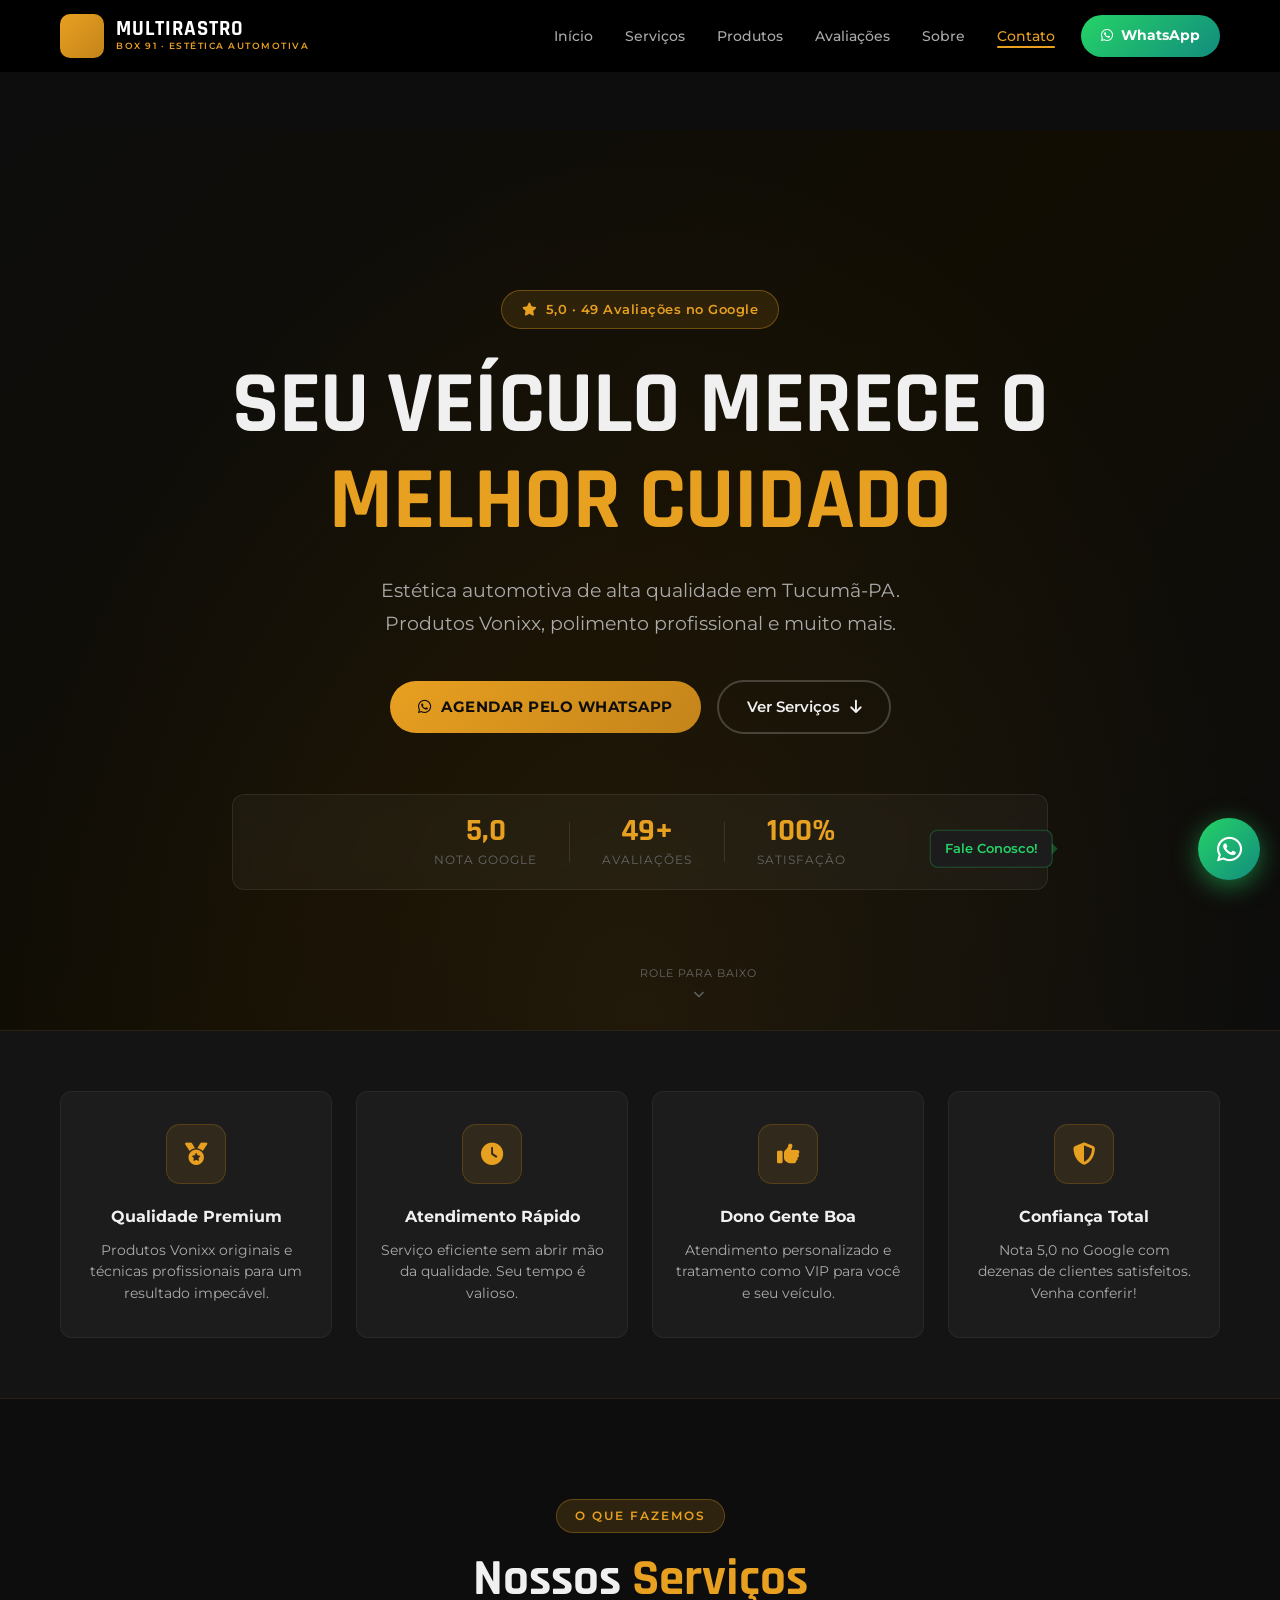
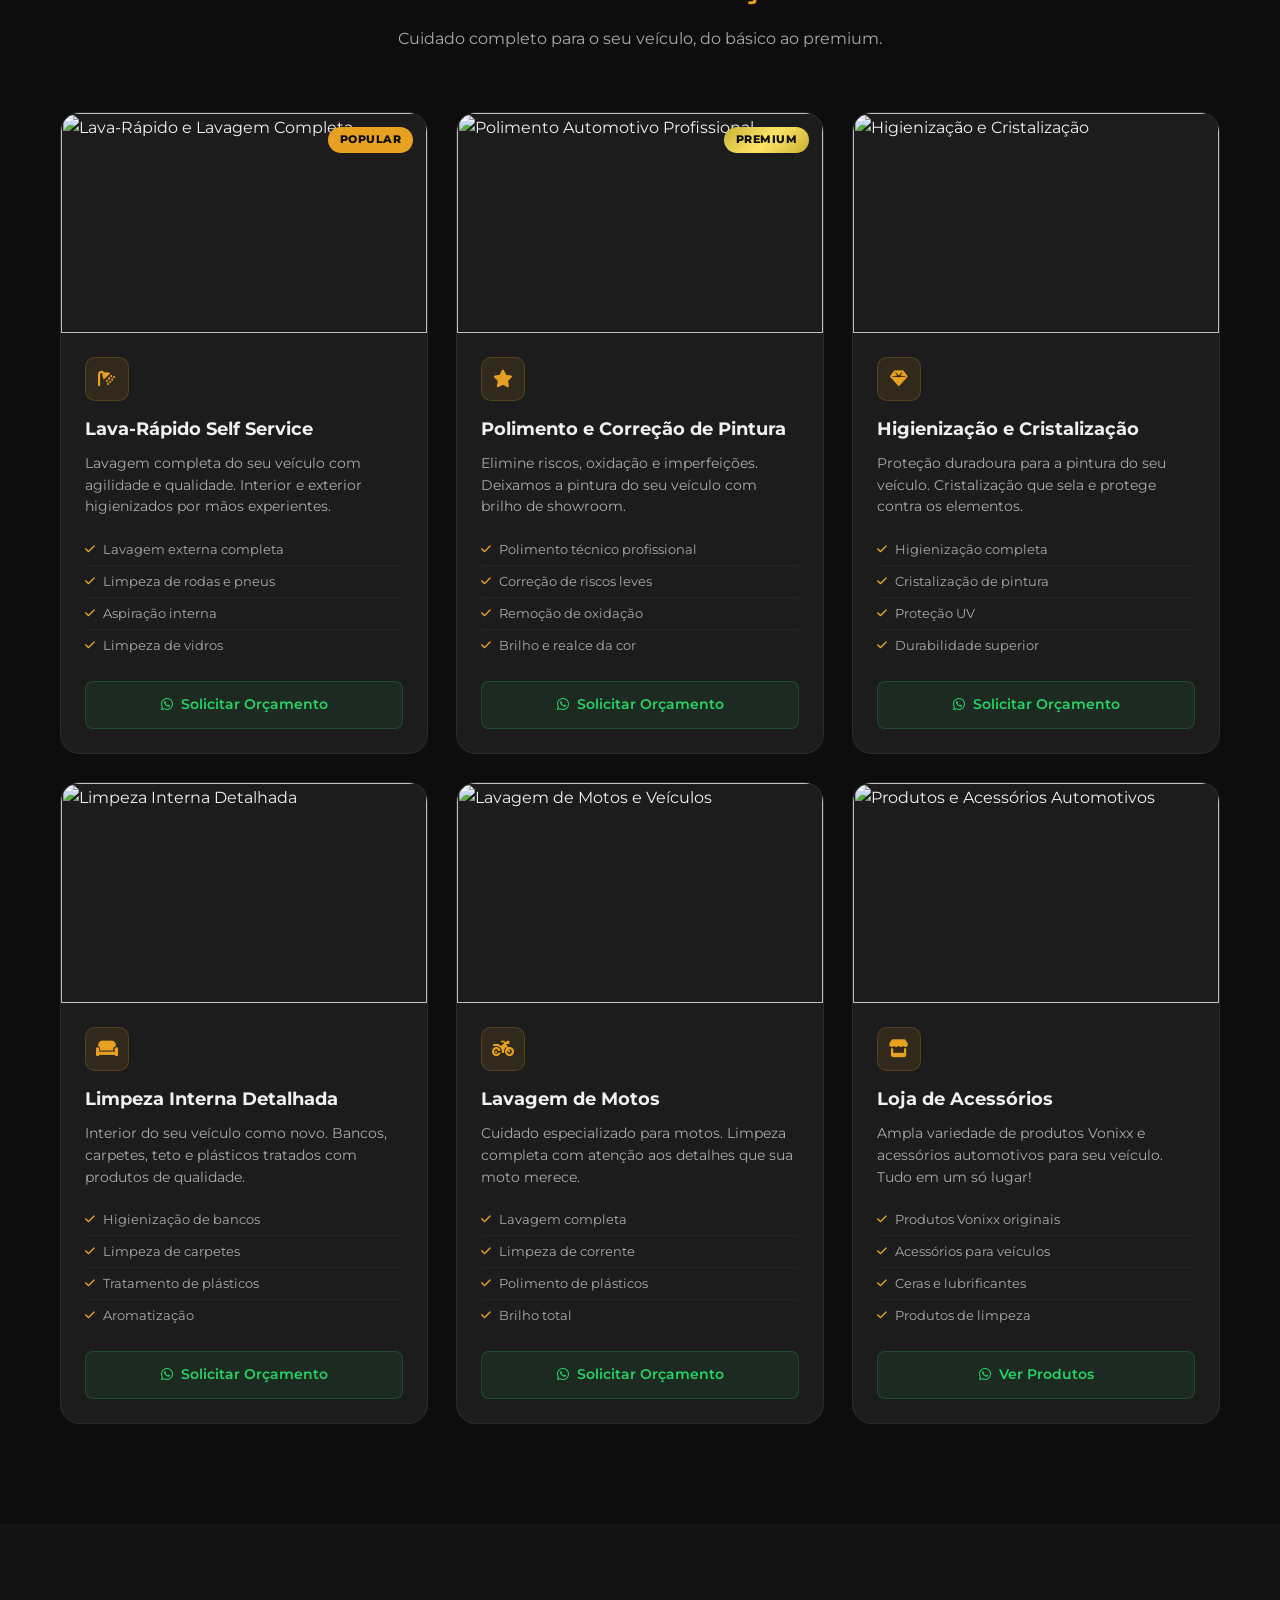
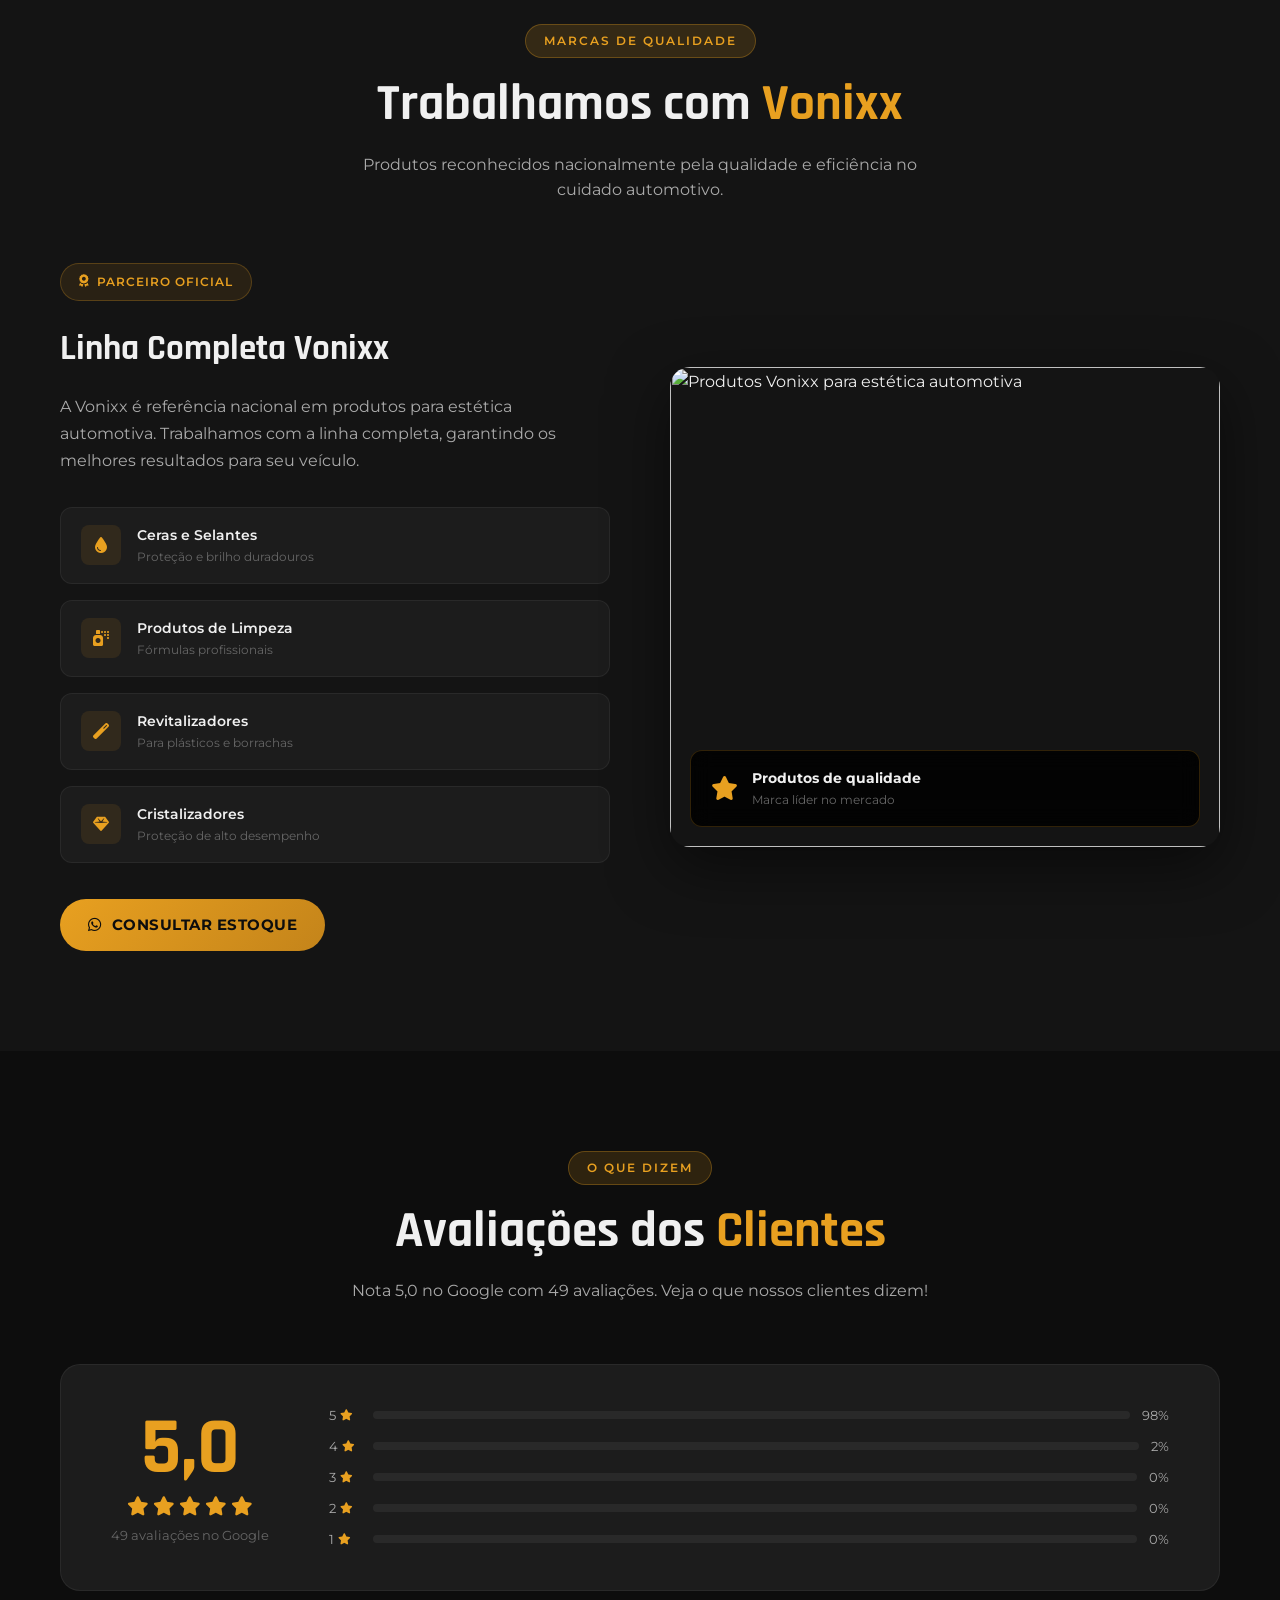
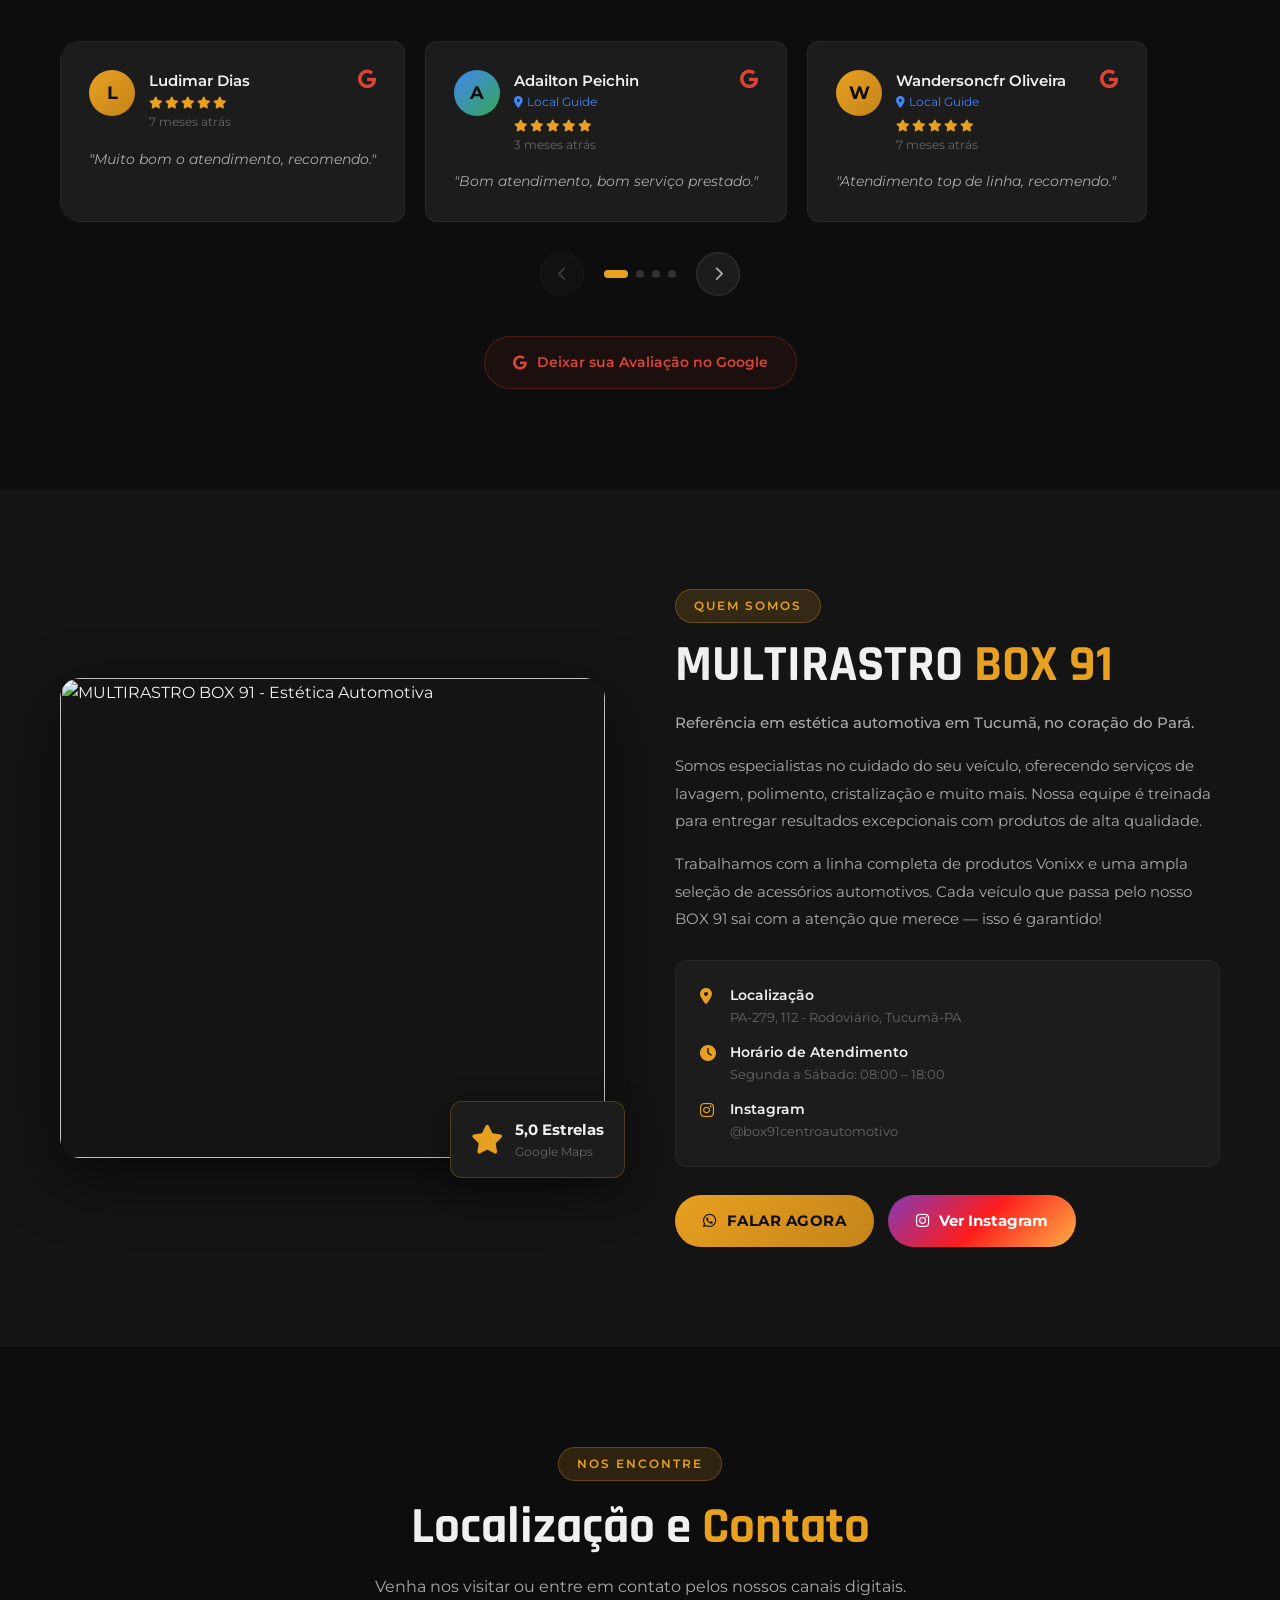
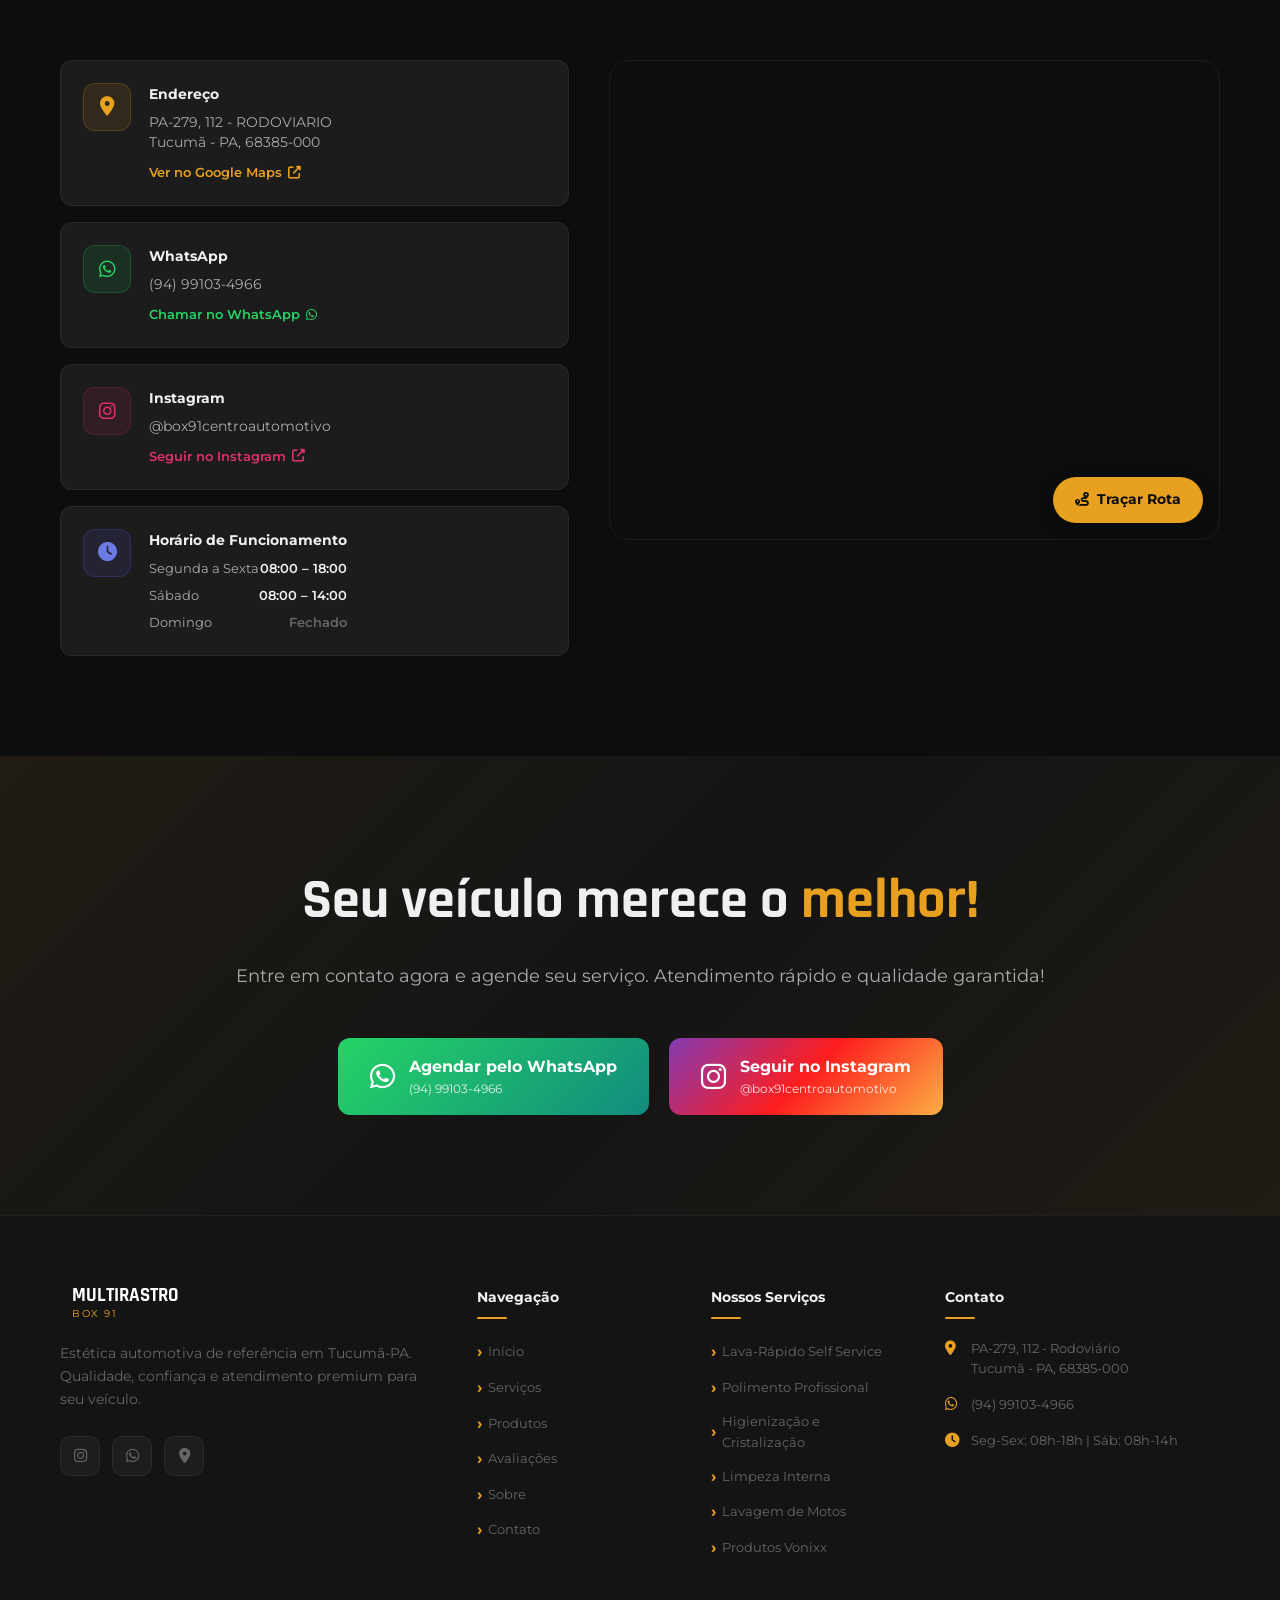
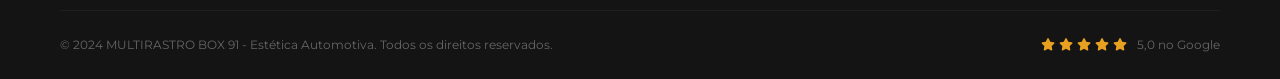
==== commit 1521b36a: "favicon" ====
--- a/index.html
+++ b/index.html
@@ -1,4 +1,8 @@
 <head>
+  <link rel="icon" type="image/png" sizes="32x32" href="favicon.png">
+  <meta charset="UTF-8">
+  <title>Box 91 | Estética Automotiva</title>
+  <link rel="icon" type="image/png" href="favicon.png">
   <meta charset="UTF-8" />
   <meta name="viewport" content="width=device-width, initial-scale=1.0" />
   
@@ -116,7 +120,7 @@
           <div class="benefit-icon"><i class="fas fa-medal"></i></div>
           <h3>Qualidade Premium</h3>
           <p>Produtos Vonixx originais e técnicas profissionais para um resultado impecável.</p>
-        </div>
+      </div>
         <div class="benefit-card">
           <div class="benefit-icon"><i class="fas fa-clock"></i></div>
           <h3>Atendimento Rápido</h3>
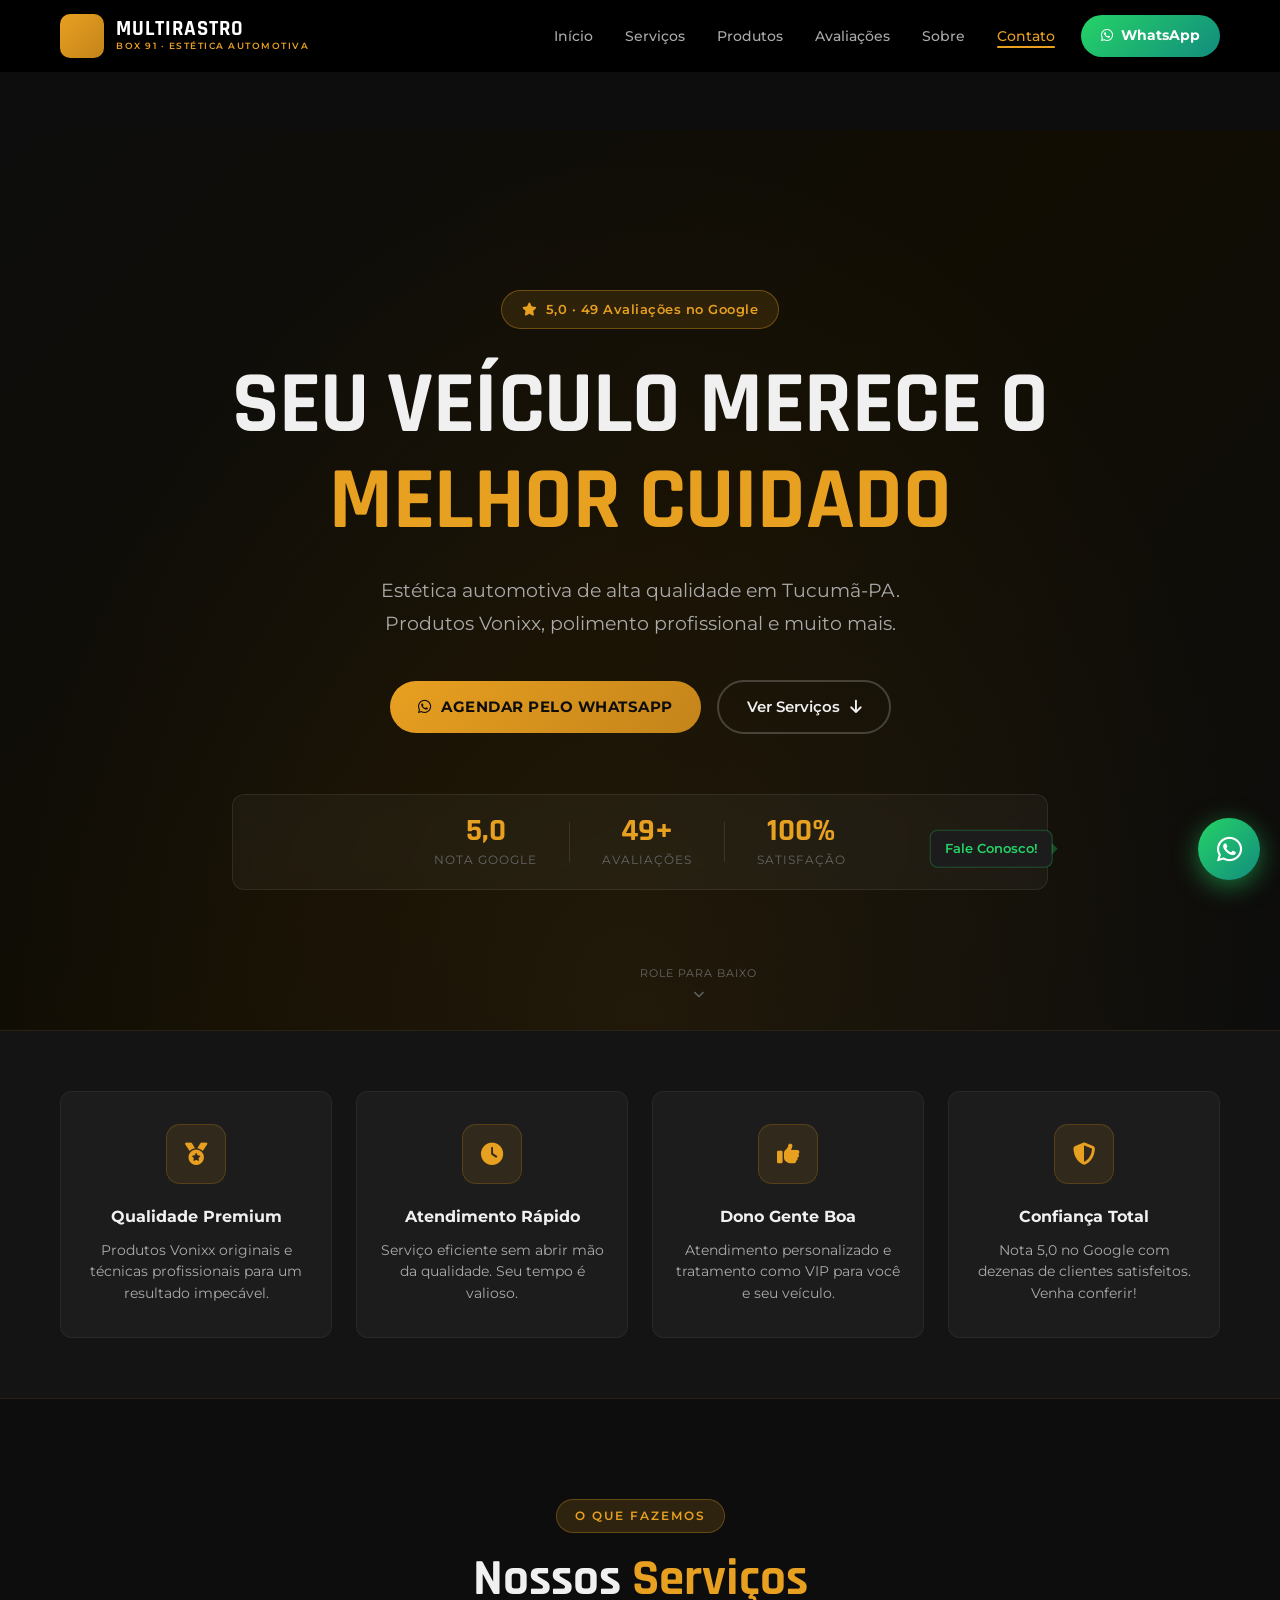
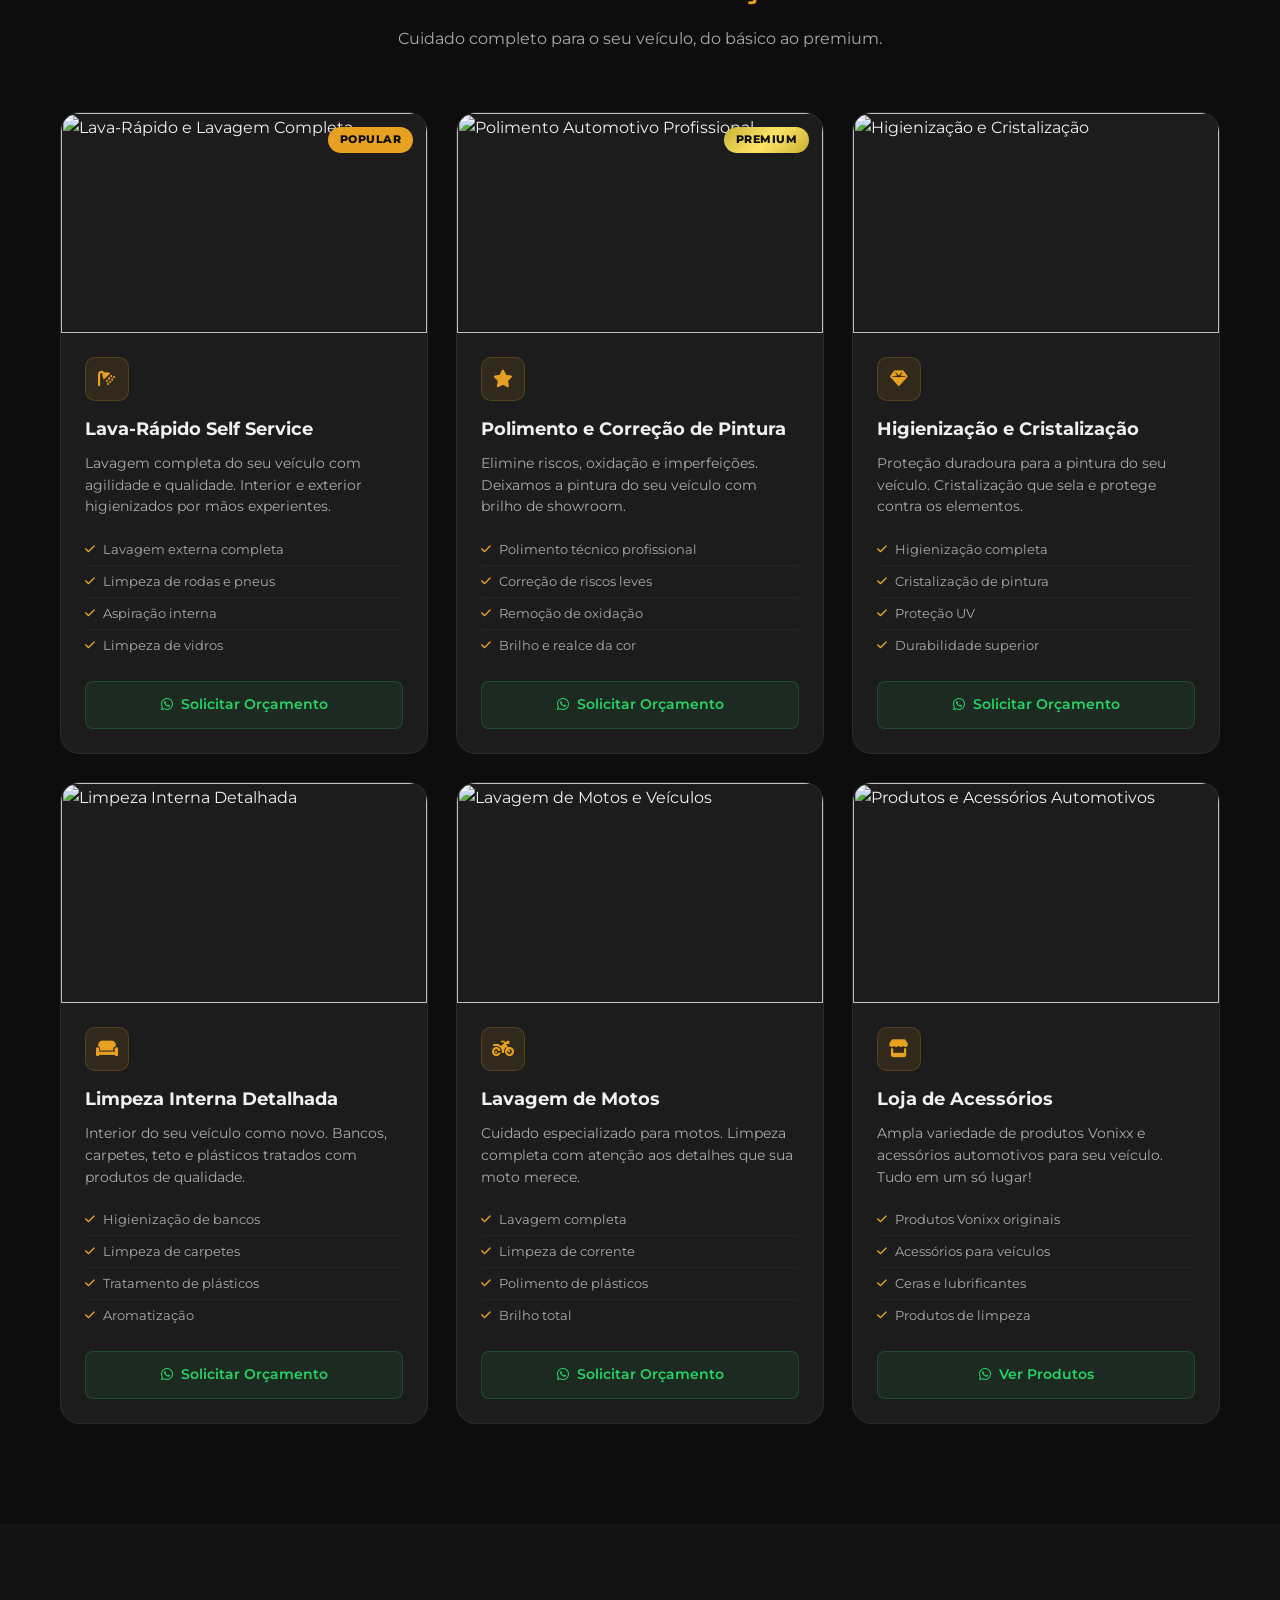
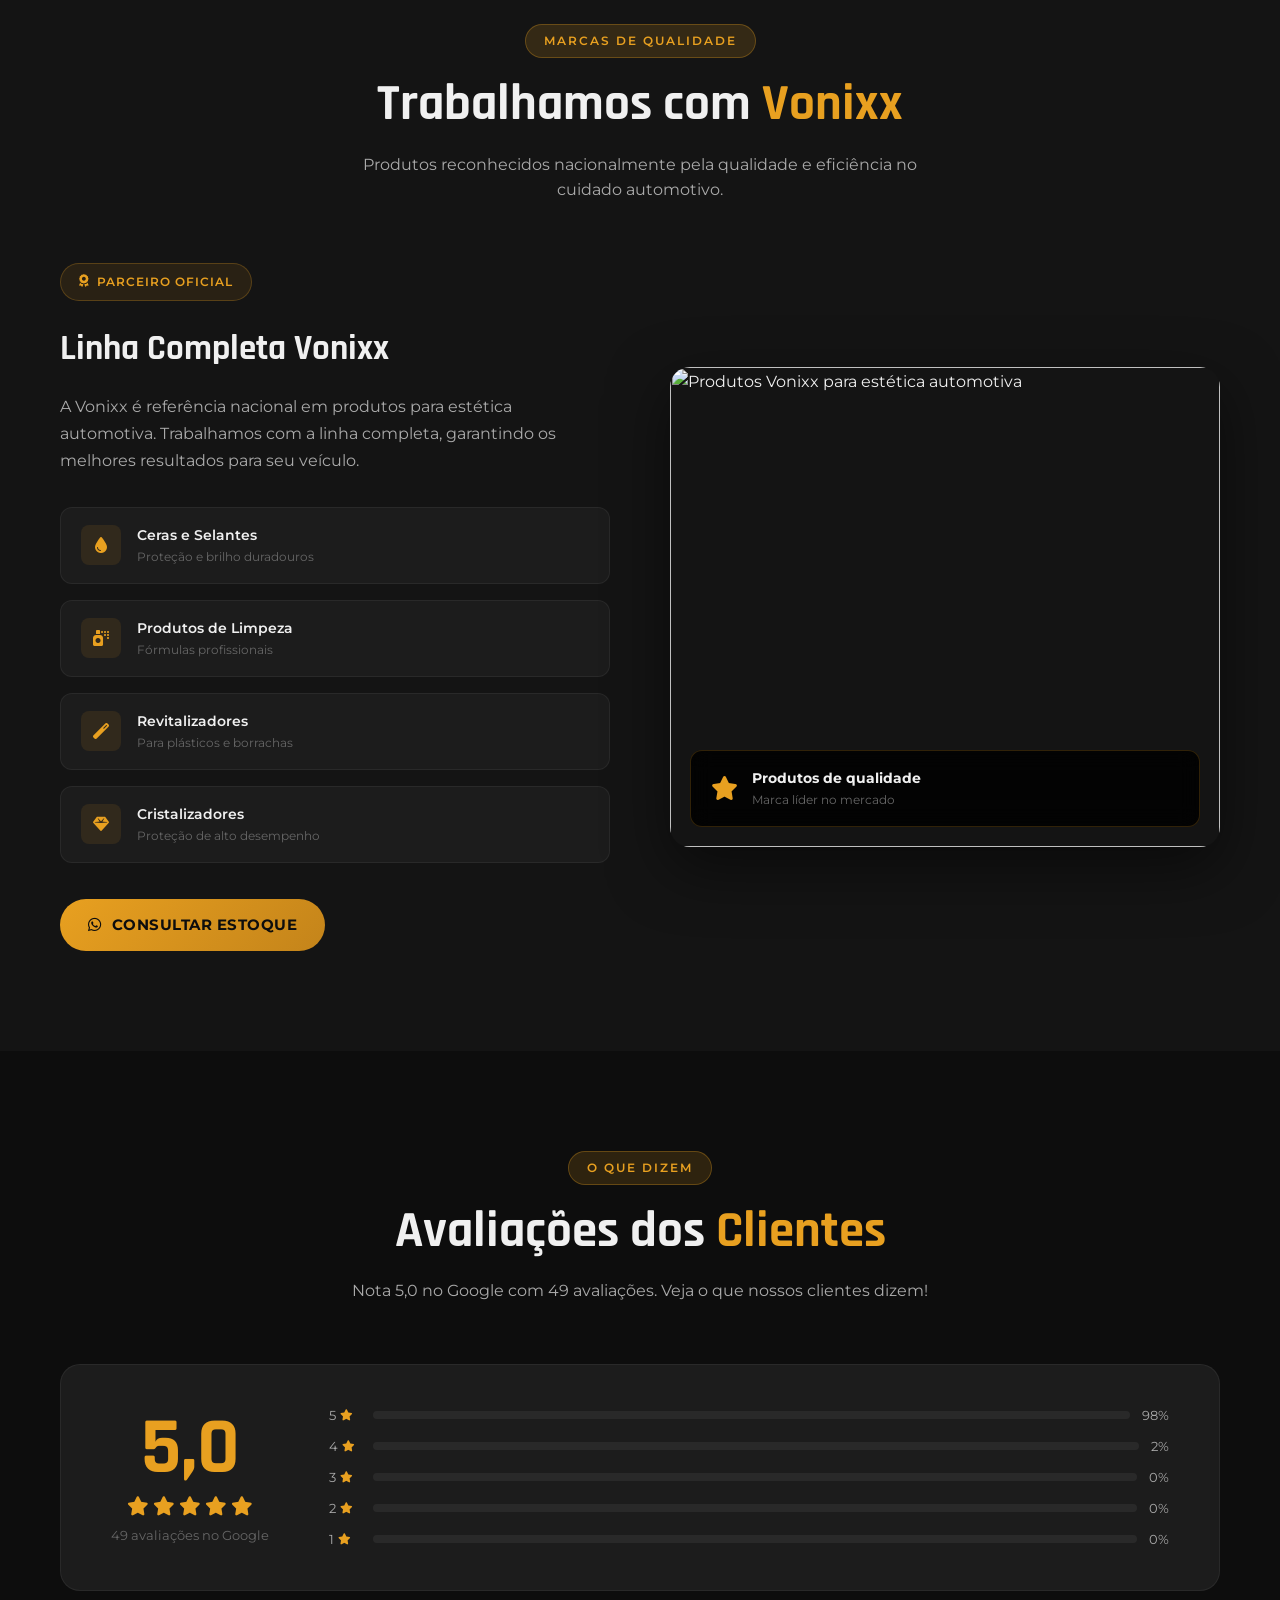
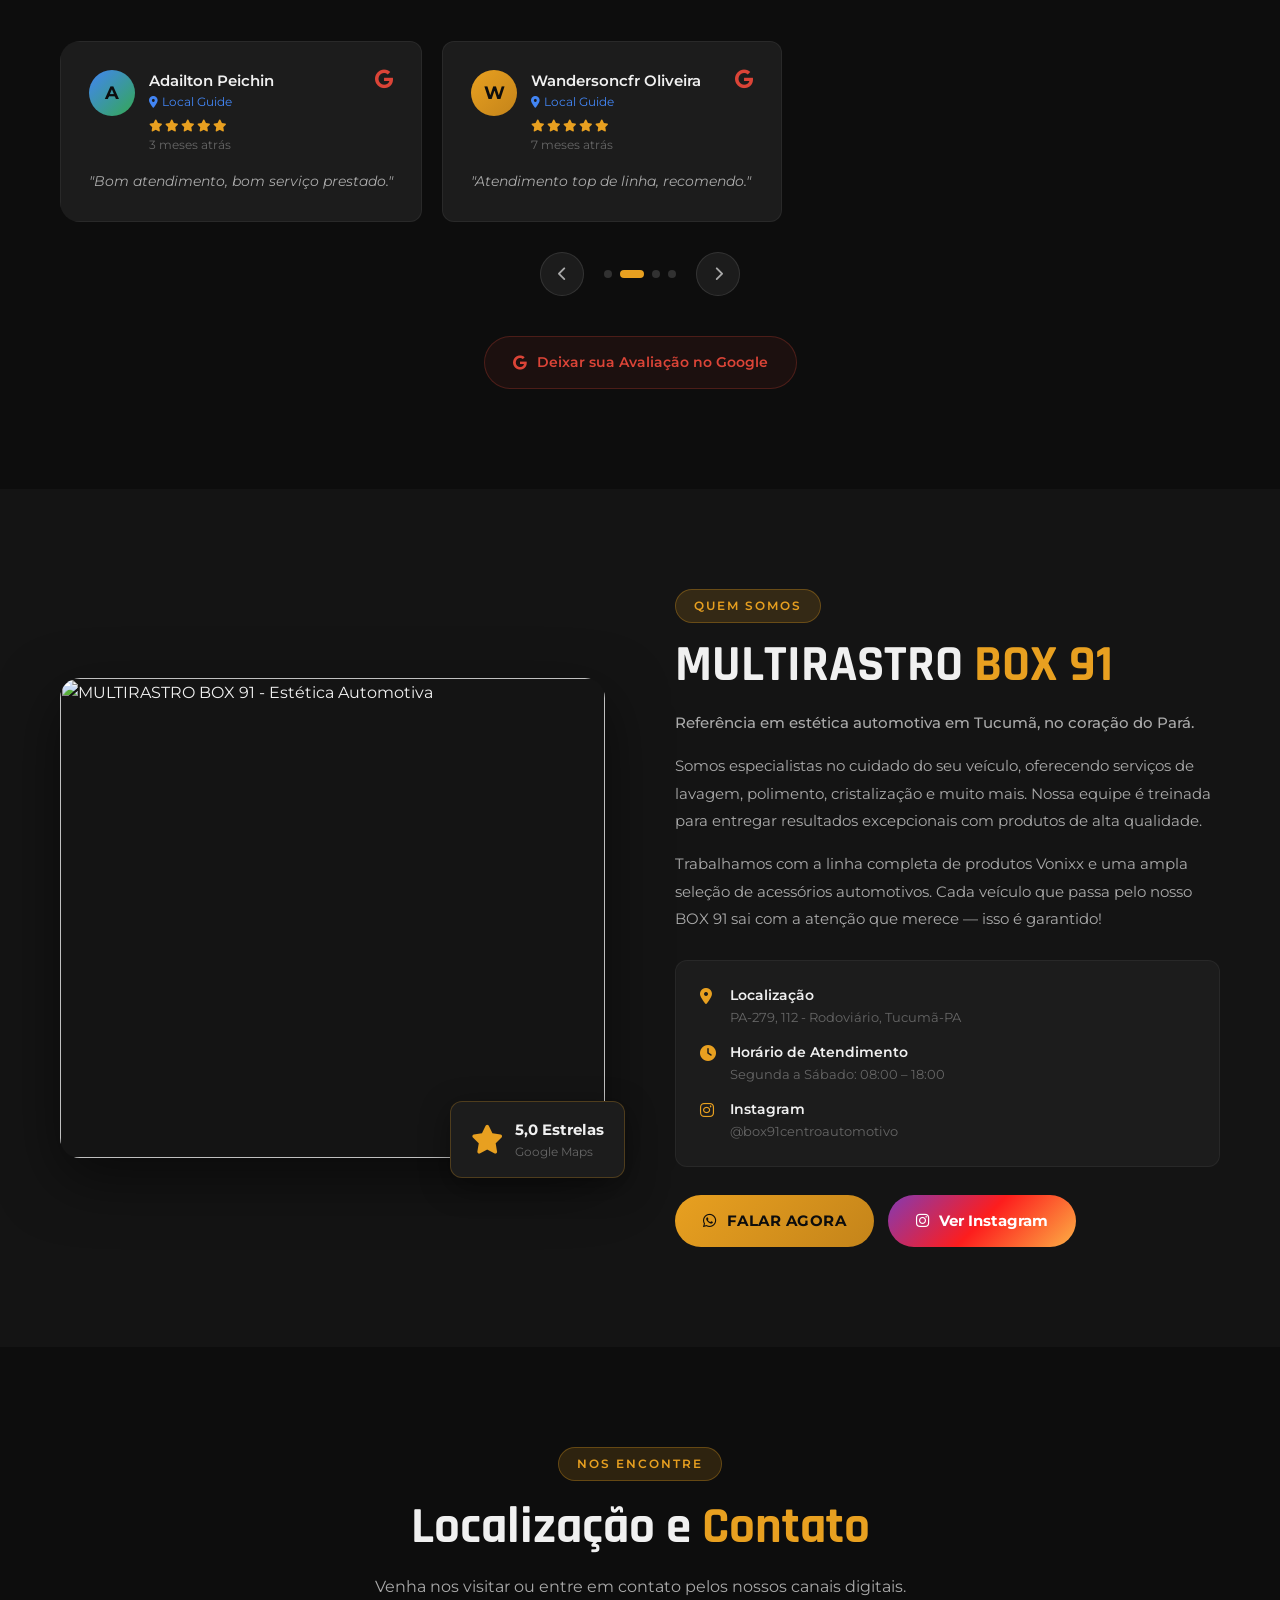
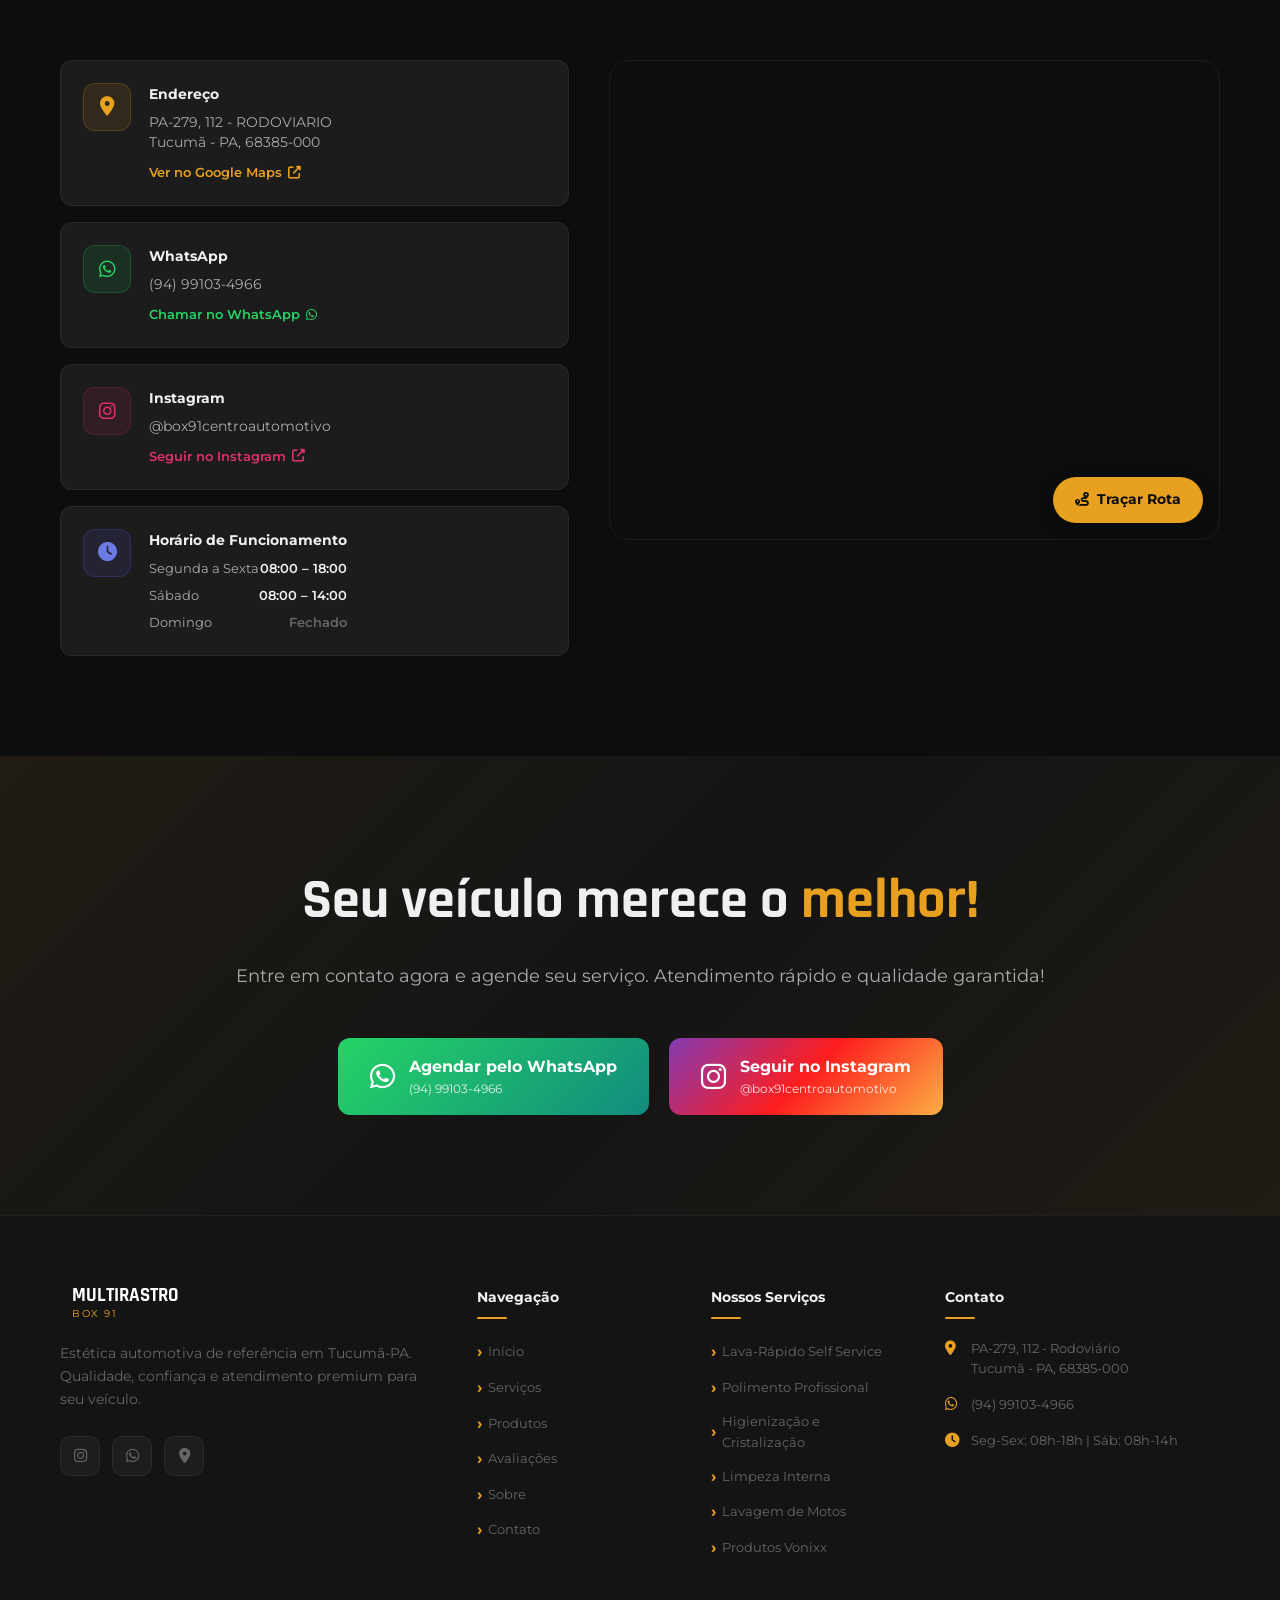
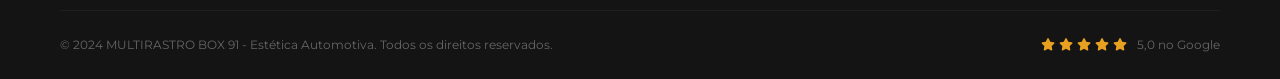
==== commit 11e077e0: "favicon" ====
--- a/index.html
+++ b/index.html
@@ -1,4 +1,5 @@
 <head>
+  <link rel="icon" type="image/png" sizes="32x32" href="./favicon.png?v=2">
   <link rel="icon" type="image/png" sizes="32x32" href="favicon.png">
   <meta charset="UTF-8">
   <title>Box 91 | Estética Automotiva</title>
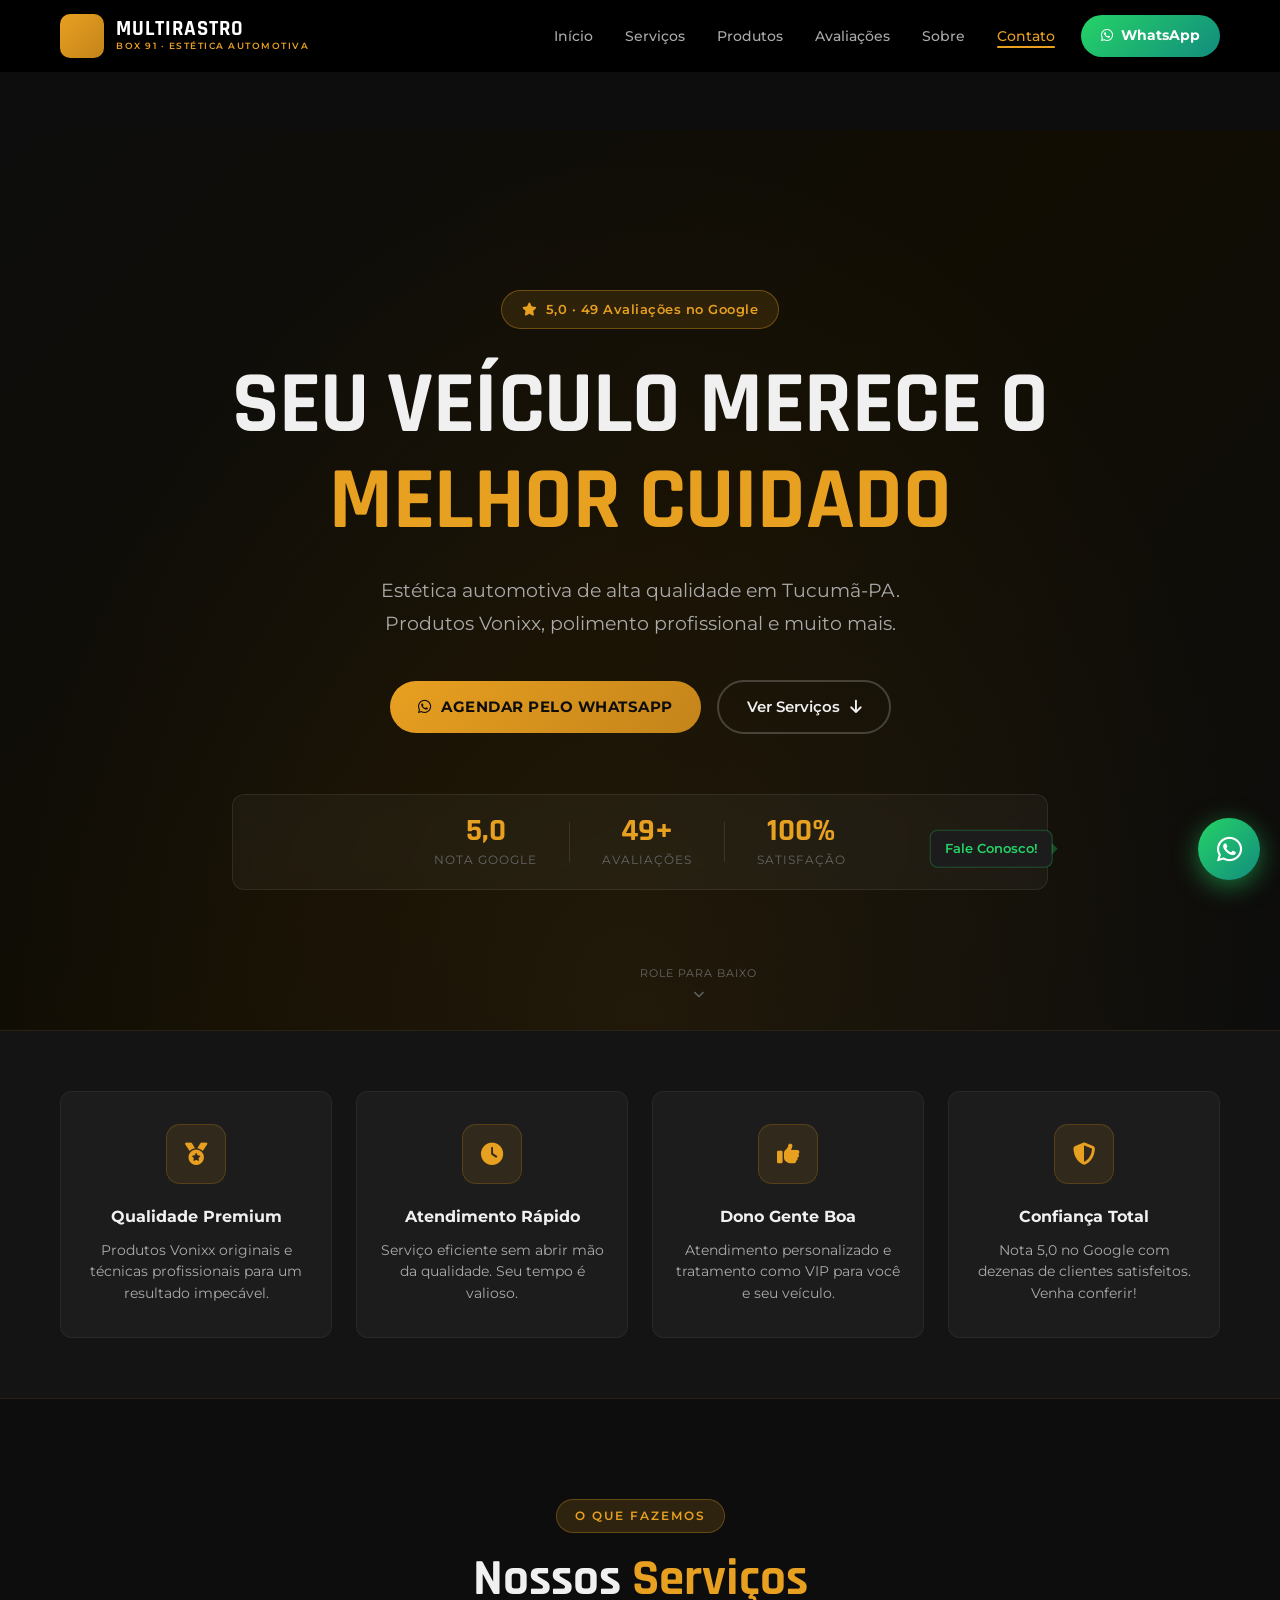
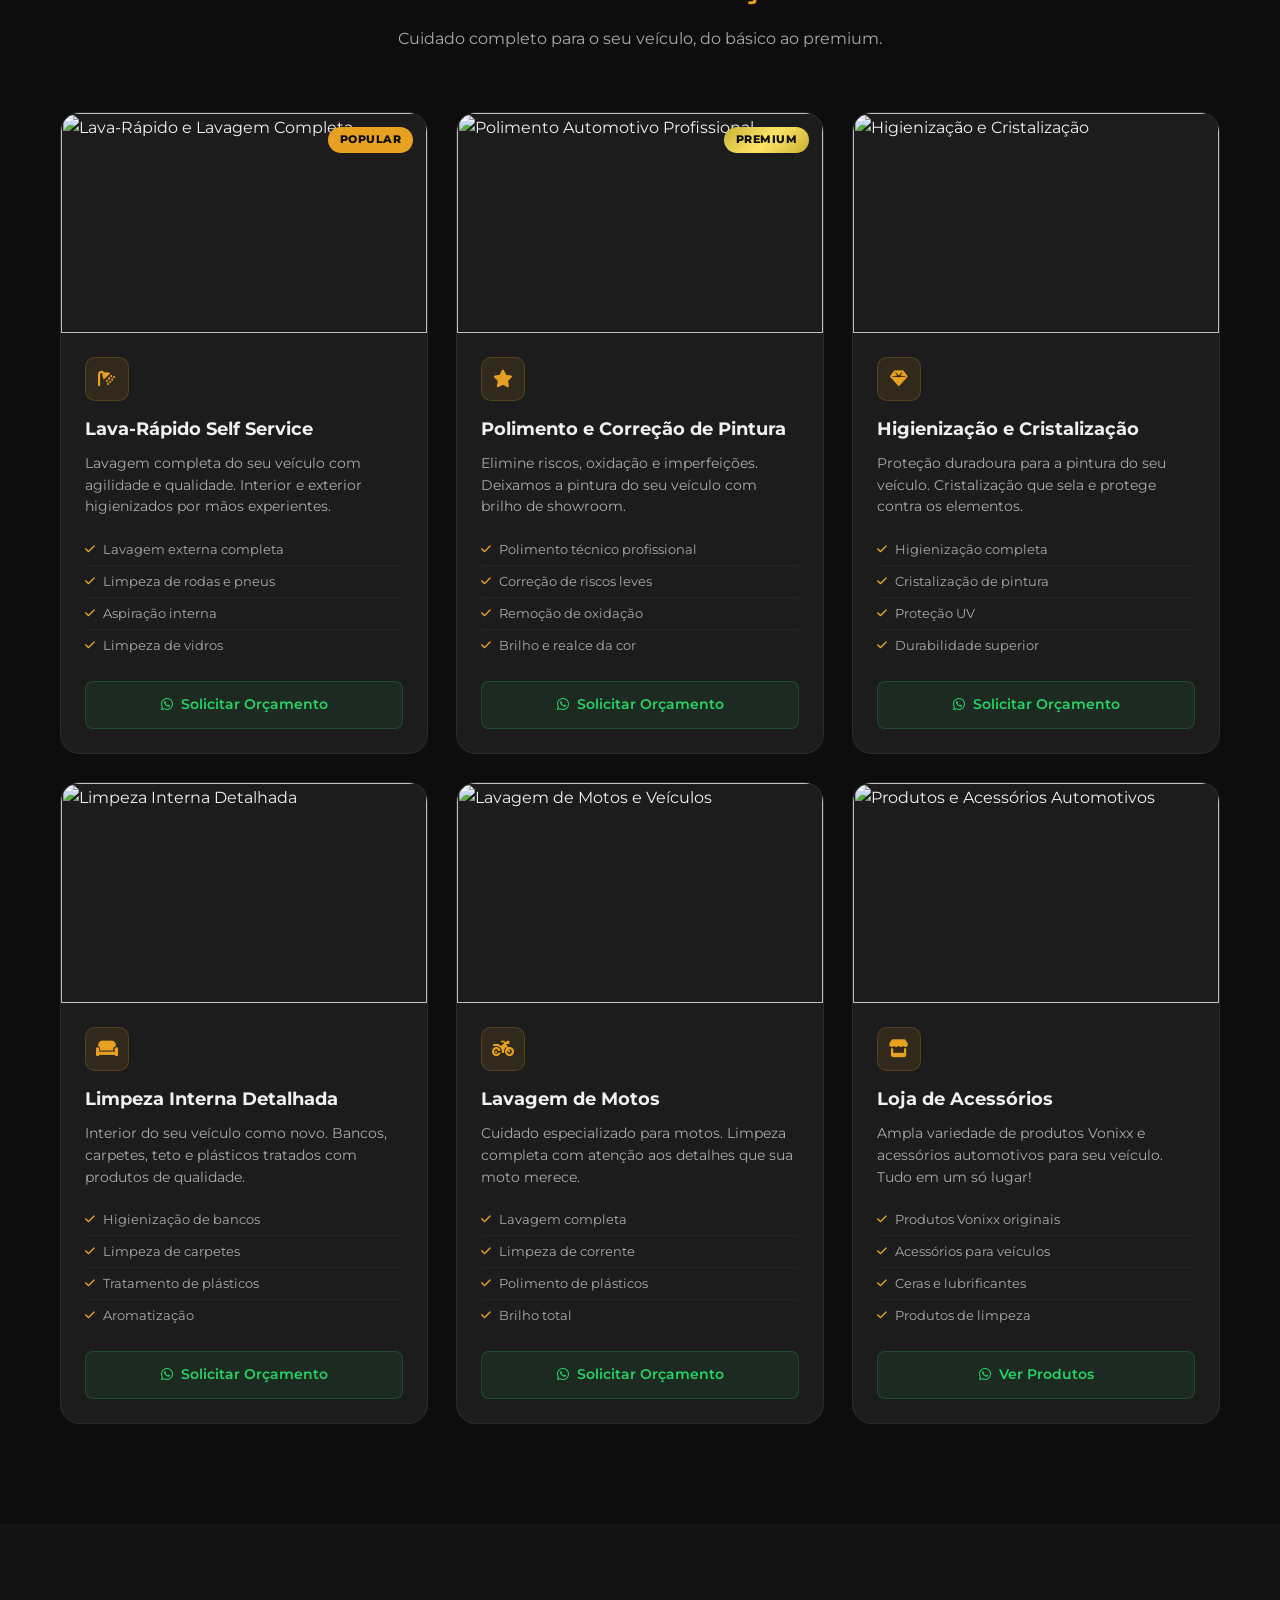
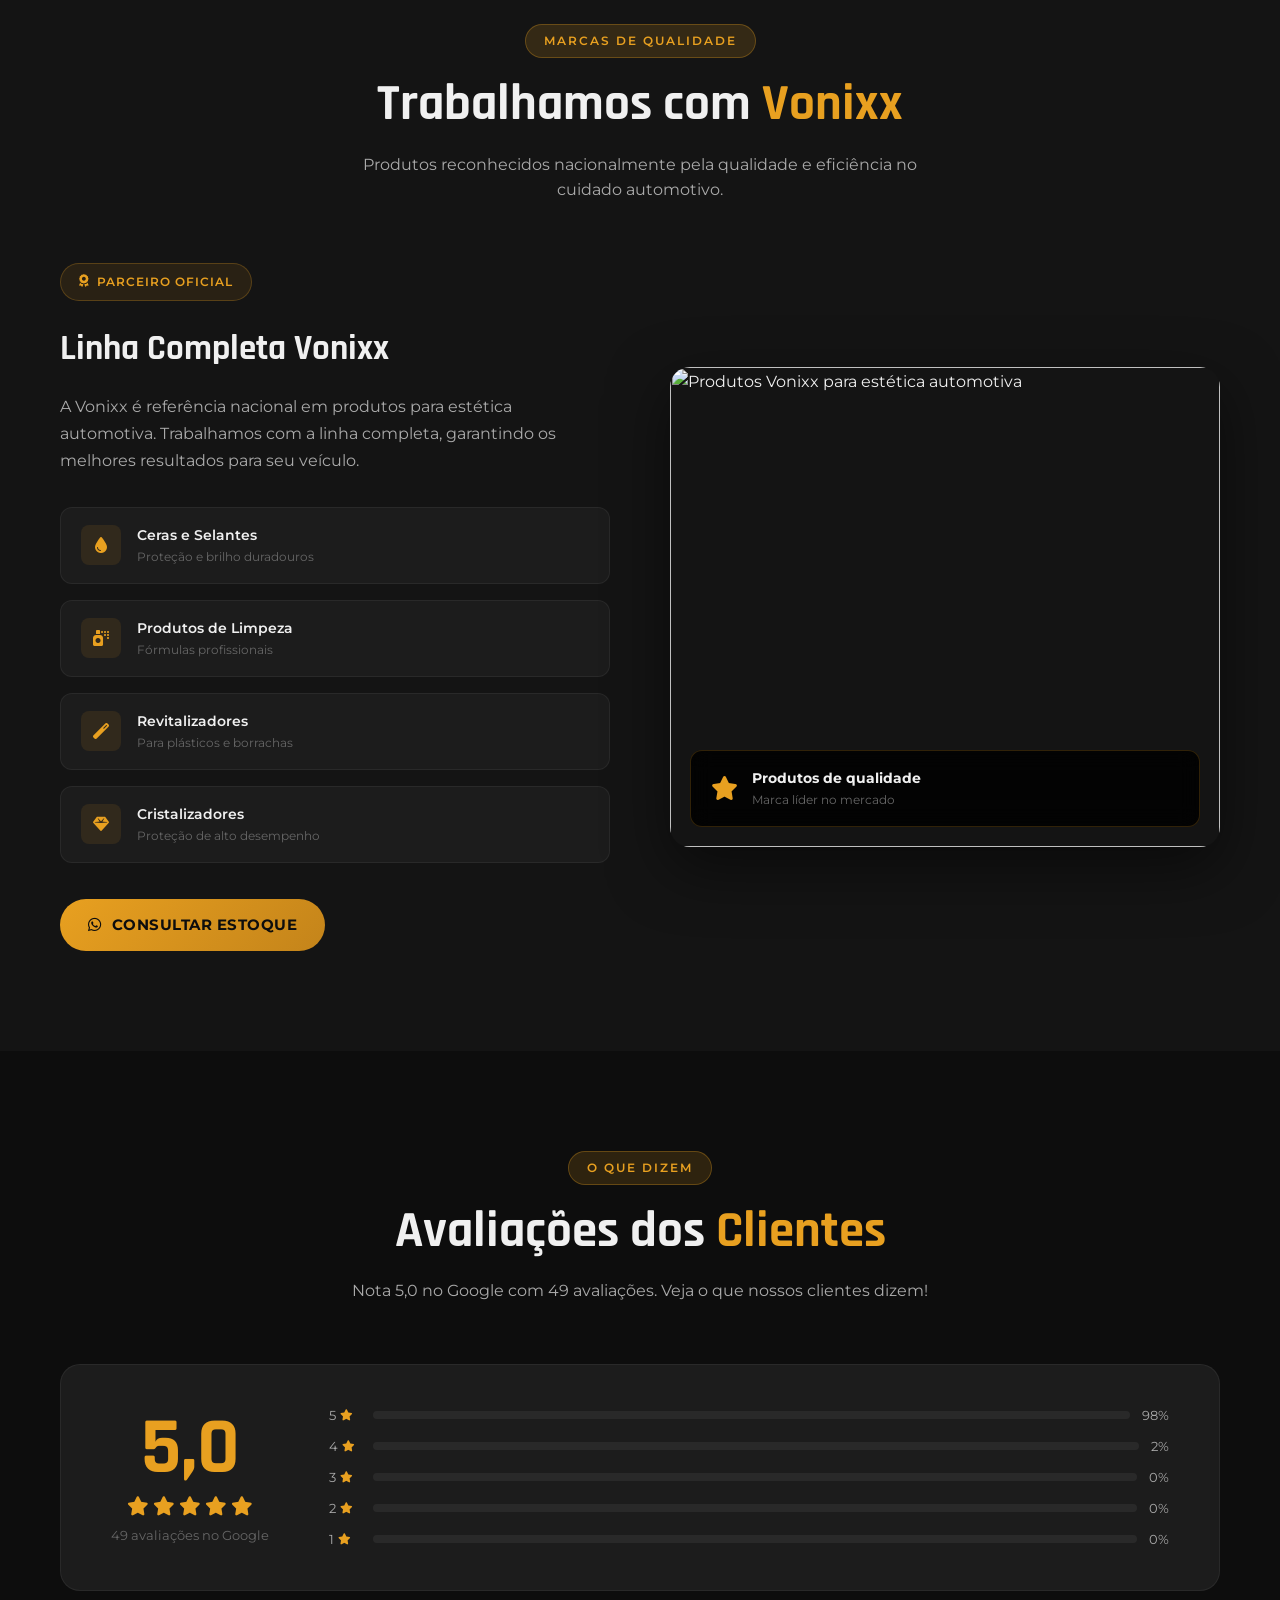
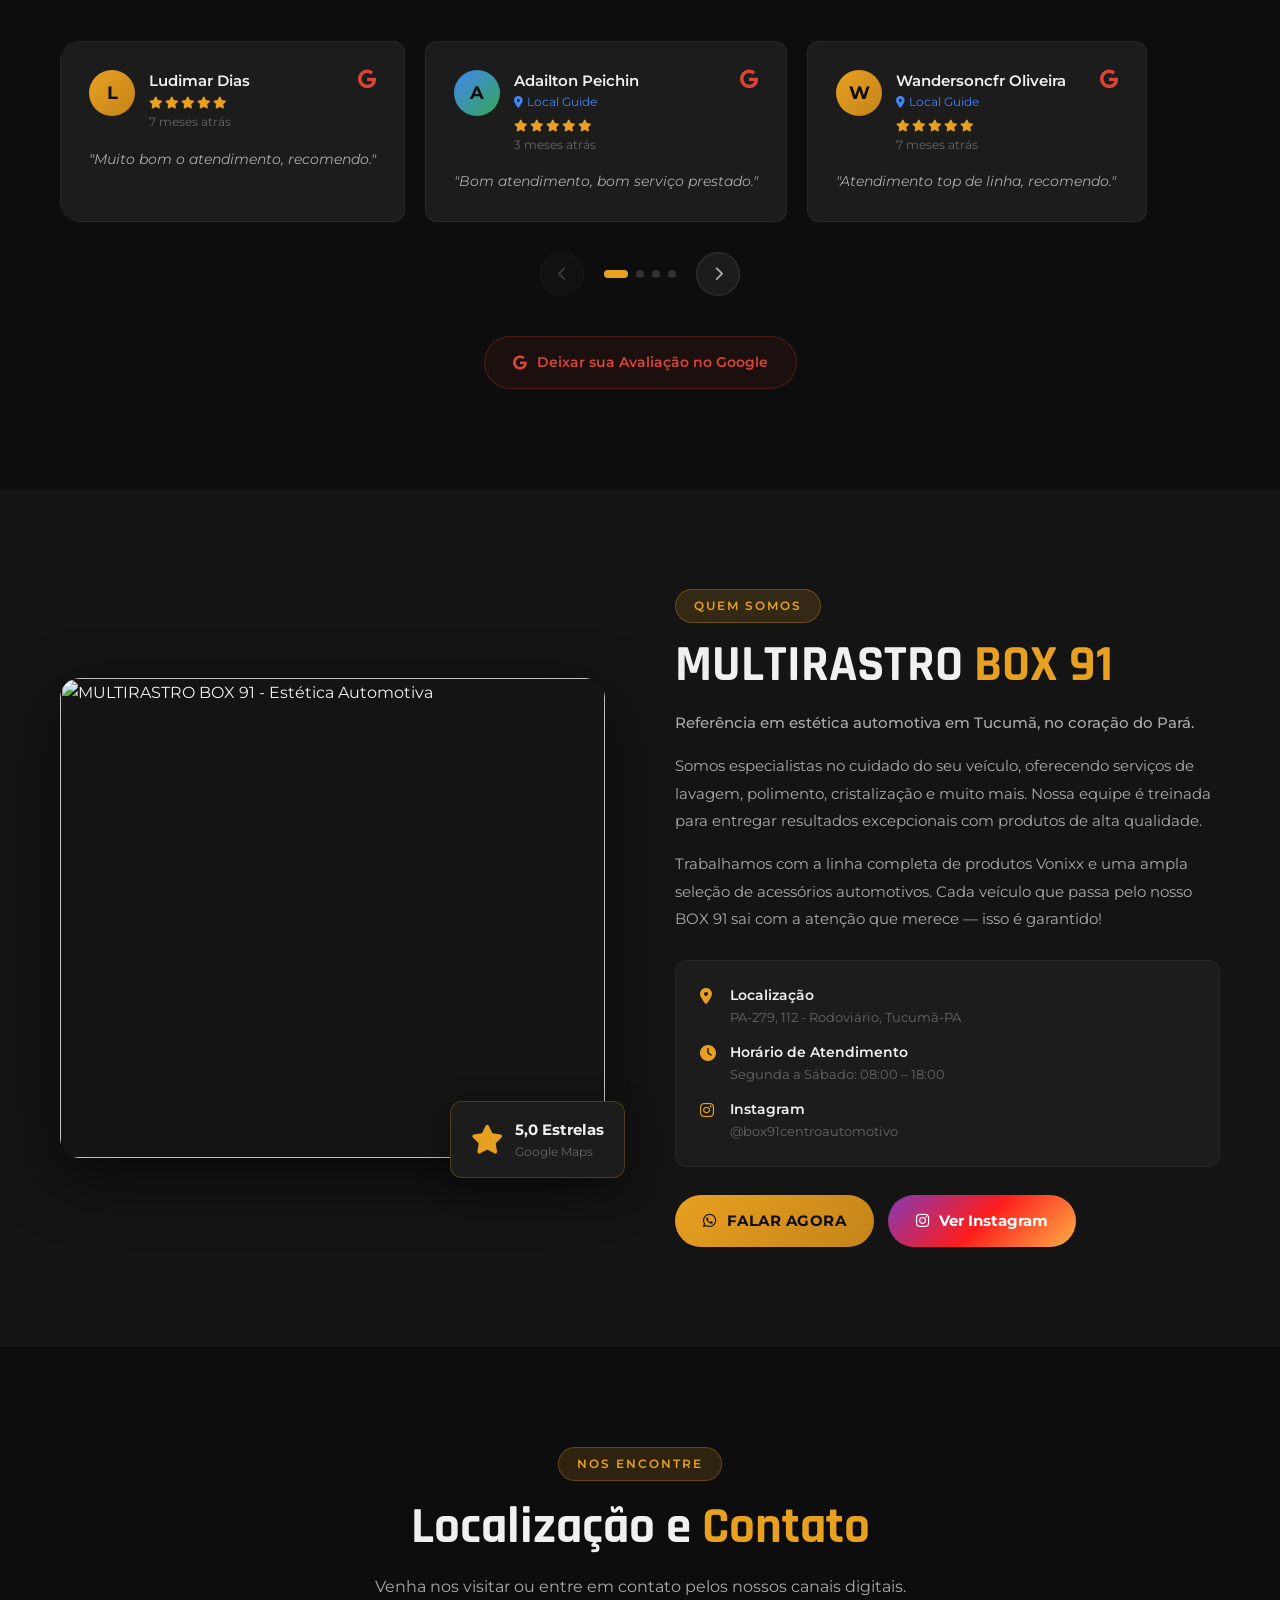
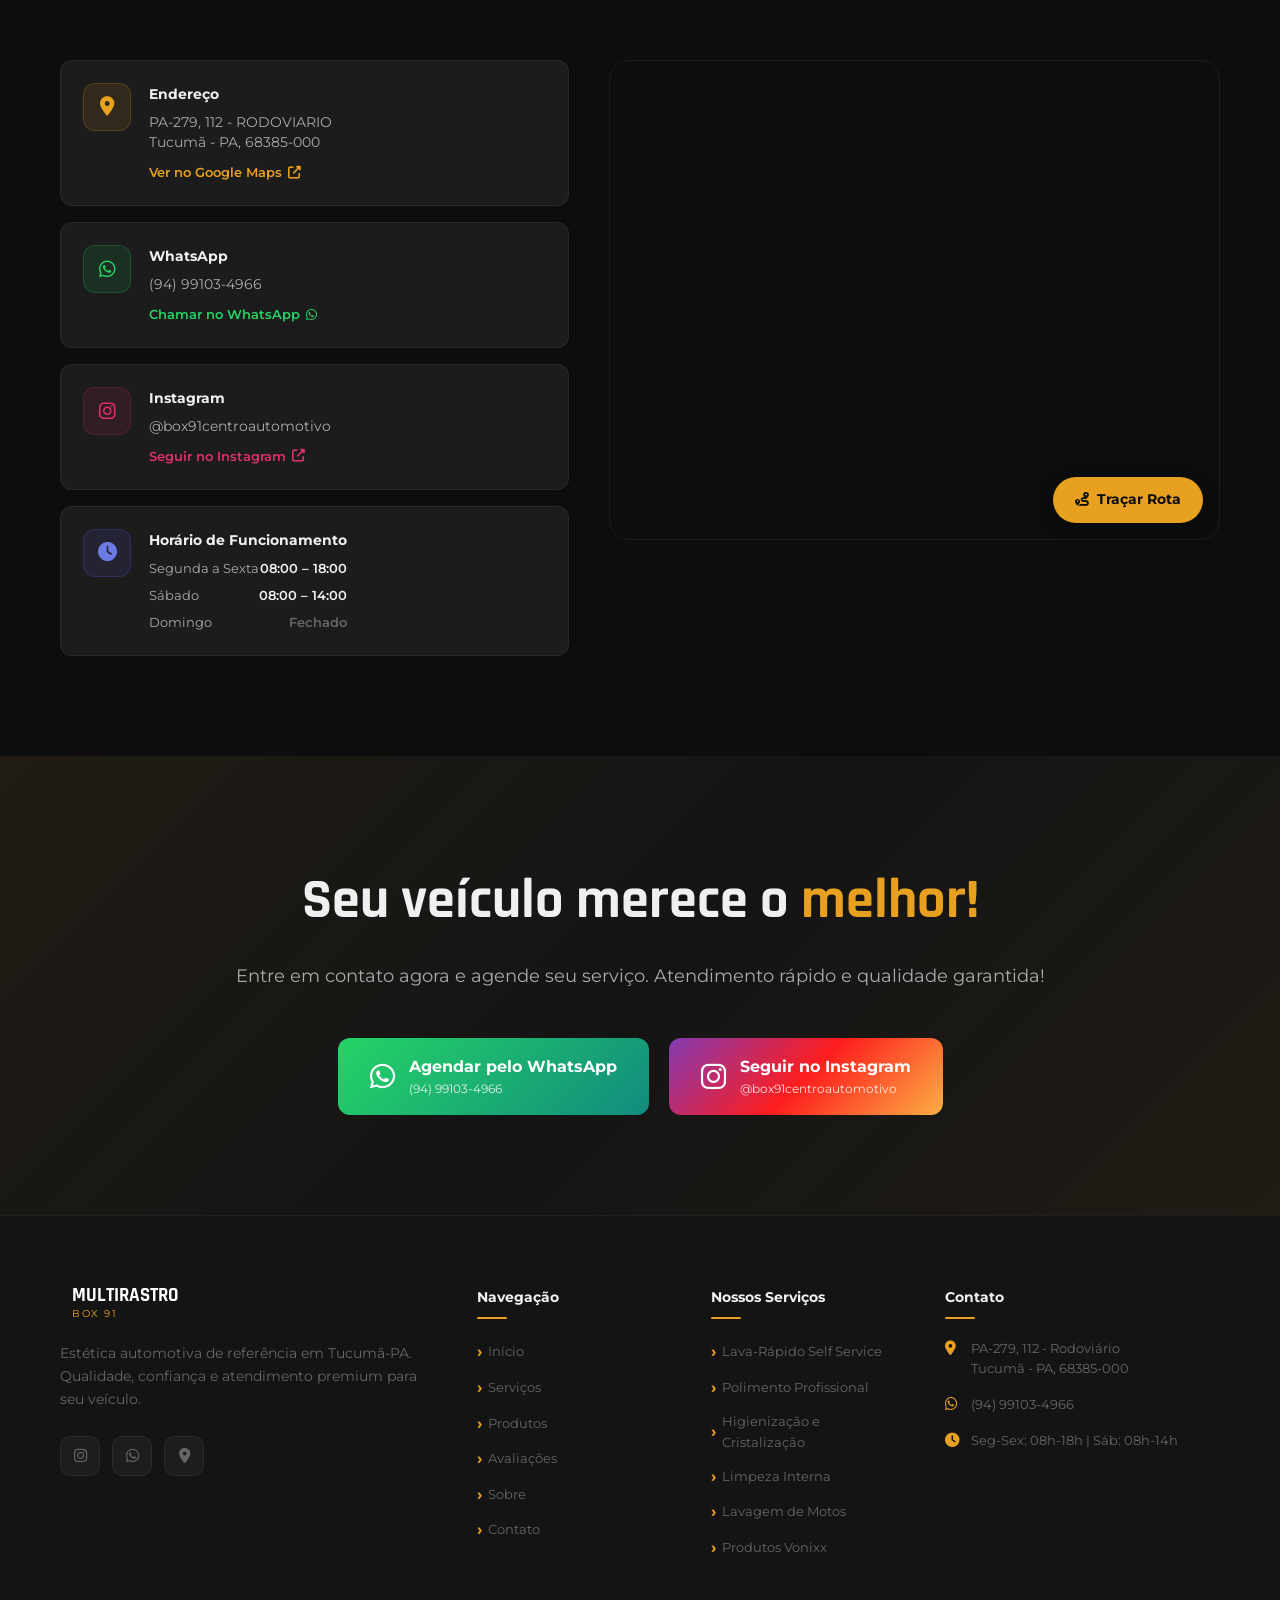
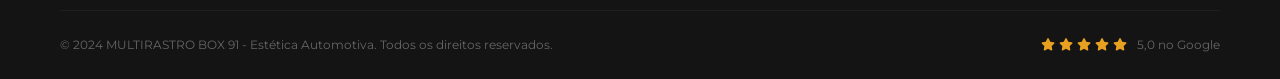
==== commit 5dfc196f: "favicon" ====
--- a/index.html
+++ b/index.html
@@ -1,13 +1,11 @@
 <head>
-  <link rel="icon" type="image/png" sizes="32x32" href="./favicon.png?v=2">
-  <link rel="icon" type="image/png" sizes="32x32" href="favicon.png">
-  <meta charset="UTF-8">
-  <title>Box 91 | Estética Automotiva</title>
-  <link rel="icon" type="image/png" href="favicon.png">
-  <meta charset="UTF-8" />
+   <meta charset="UTF-8" />
   <meta name="viewport" content="width=device-width, initial-scale=1.0" />
-  
+
   <title>MULTIRASTRO BOX 91 | Estética Automotiva - Tucumã-PA</title>
+
+  <link rel="icon" type="image/png" sizes="32x32" href="./favicon.png?v=3" />
+
   <meta name="description" content="A melhor Estética Automotiva de Tucumã-PA. Polimento, higienização e proteção Vonixx. Seu veículo merece o cuidado da MULTIRASTRO BOX 91." />
   <meta name="keywords" content="estética automotiva Tucumã, lava rápido Tucumã PA, polimento, cristalização, Vonixx Tucumã, MULTIRASTRO BOX 91" />
   <meta name="author" content="Seu Nome/Sua Marca">
@@ -15,14 +13,15 @@
   <meta property="og:title" content="MULTIRASTRO BOX 91 - Estética Automotiva" />
   <meta property="og:description" content="O melhor cuidado para o seu veículo em Tucumã-PA. Clique e conheça nossos serviços!" />
   <meta property="og:type" content="website" />
-  <meta property="og:url" content="https://box91s.netlify.app/" /> <meta property="og:image" content="https://box91s.netlify.app/img/preview-google.jpg" /> <meta property="og:site_name" content="MULTIRASTRO BOX 91" />
+  <meta property="og:url" content="https://box91s.netlify.app/" />
+  <meta property="og:image" content="https://box91s.netlify.app/img/preview-google.jpg" />
+  <meta property="og:site_name" content="MULTIRASTRO BOX 91" />
 
   <link rel="preconnect" href="https://fonts.googleapis.com" />
   <link rel="preconnect" href="https://fonts.gstatic.com" crossorigin />
   <link href="https://fonts.googleapis.com/css2?family=Montserrat:wght@300;400;500;600;700;800;900&family=Rajdhani:wght@400;500;600;700&display=swap" rel="stylesheet" />
 
   <link rel="stylesheet" href="https://cdn.jsdelivr.net/npm/@fortawesome/fontawesome-free@6.5.0/css/all.min.css" />
-
   <link rel="stylesheet" href="css/style.css" />
 </head>
 <body>
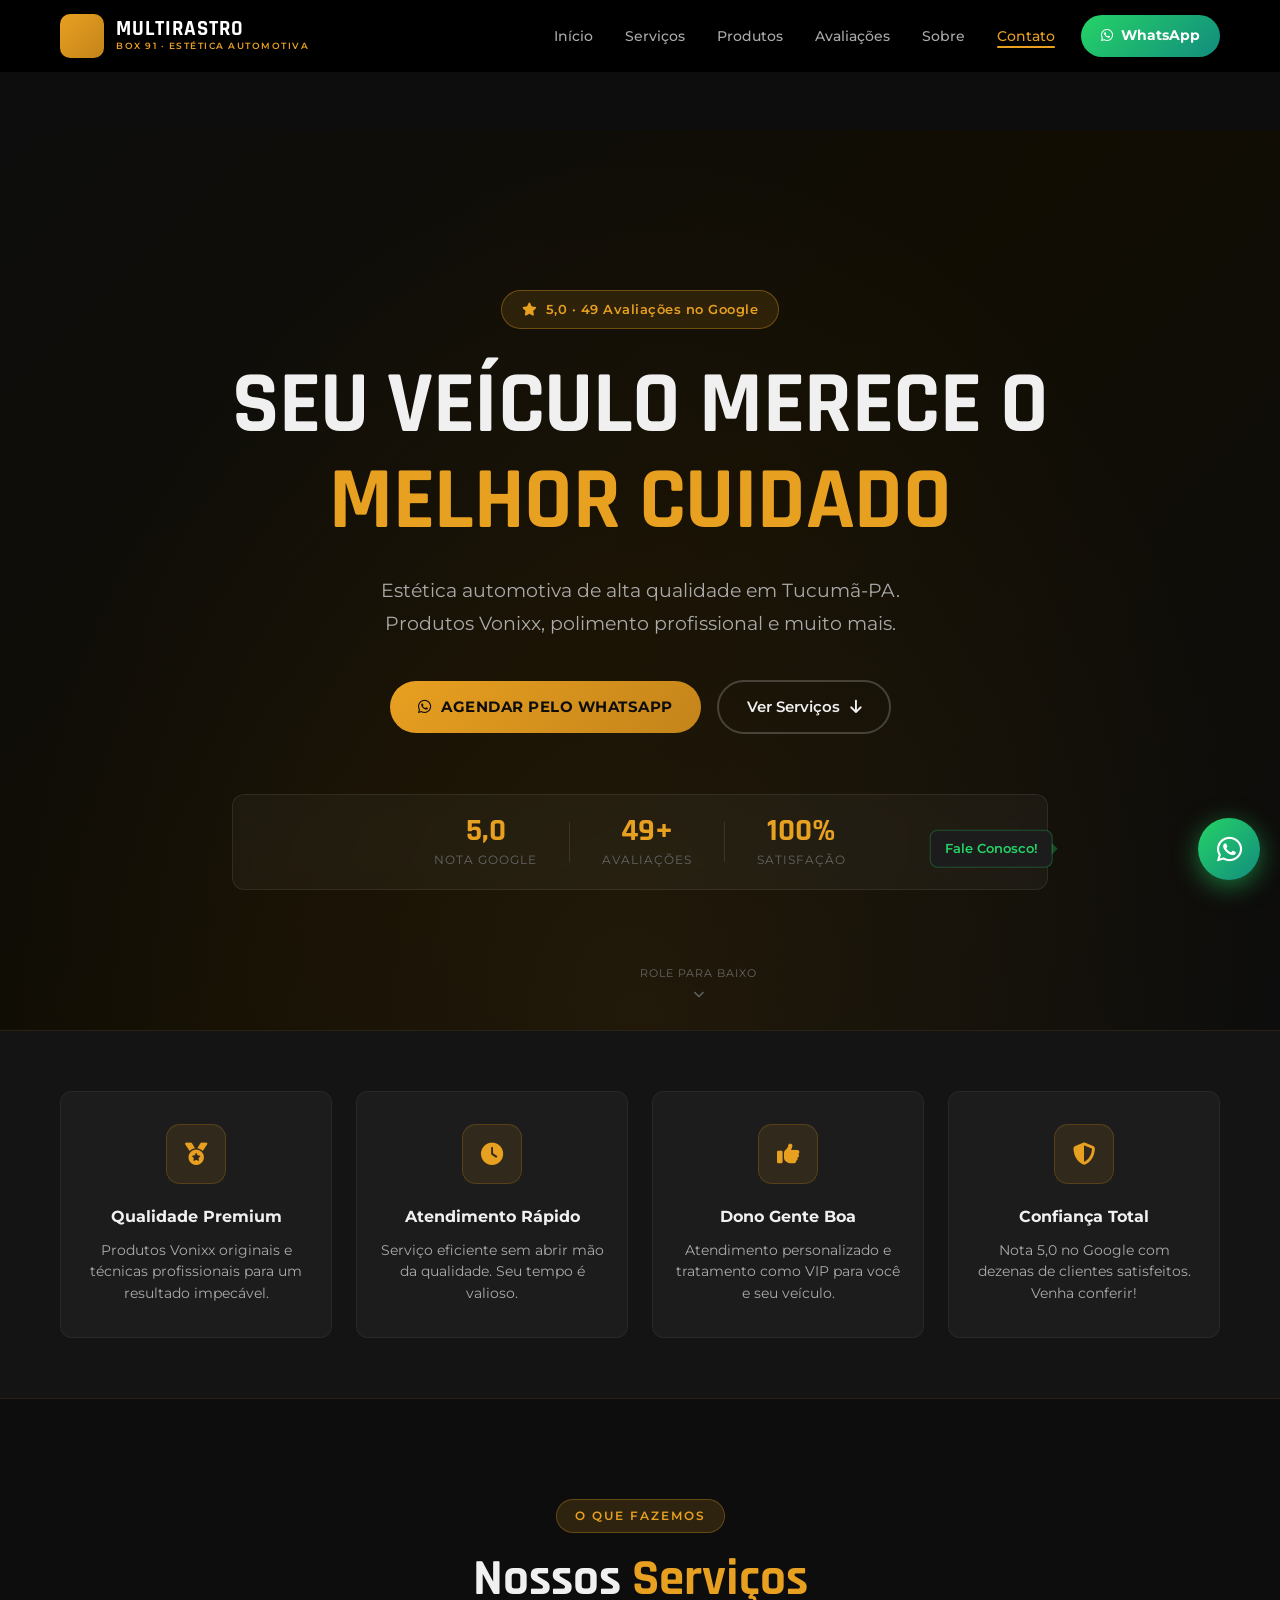
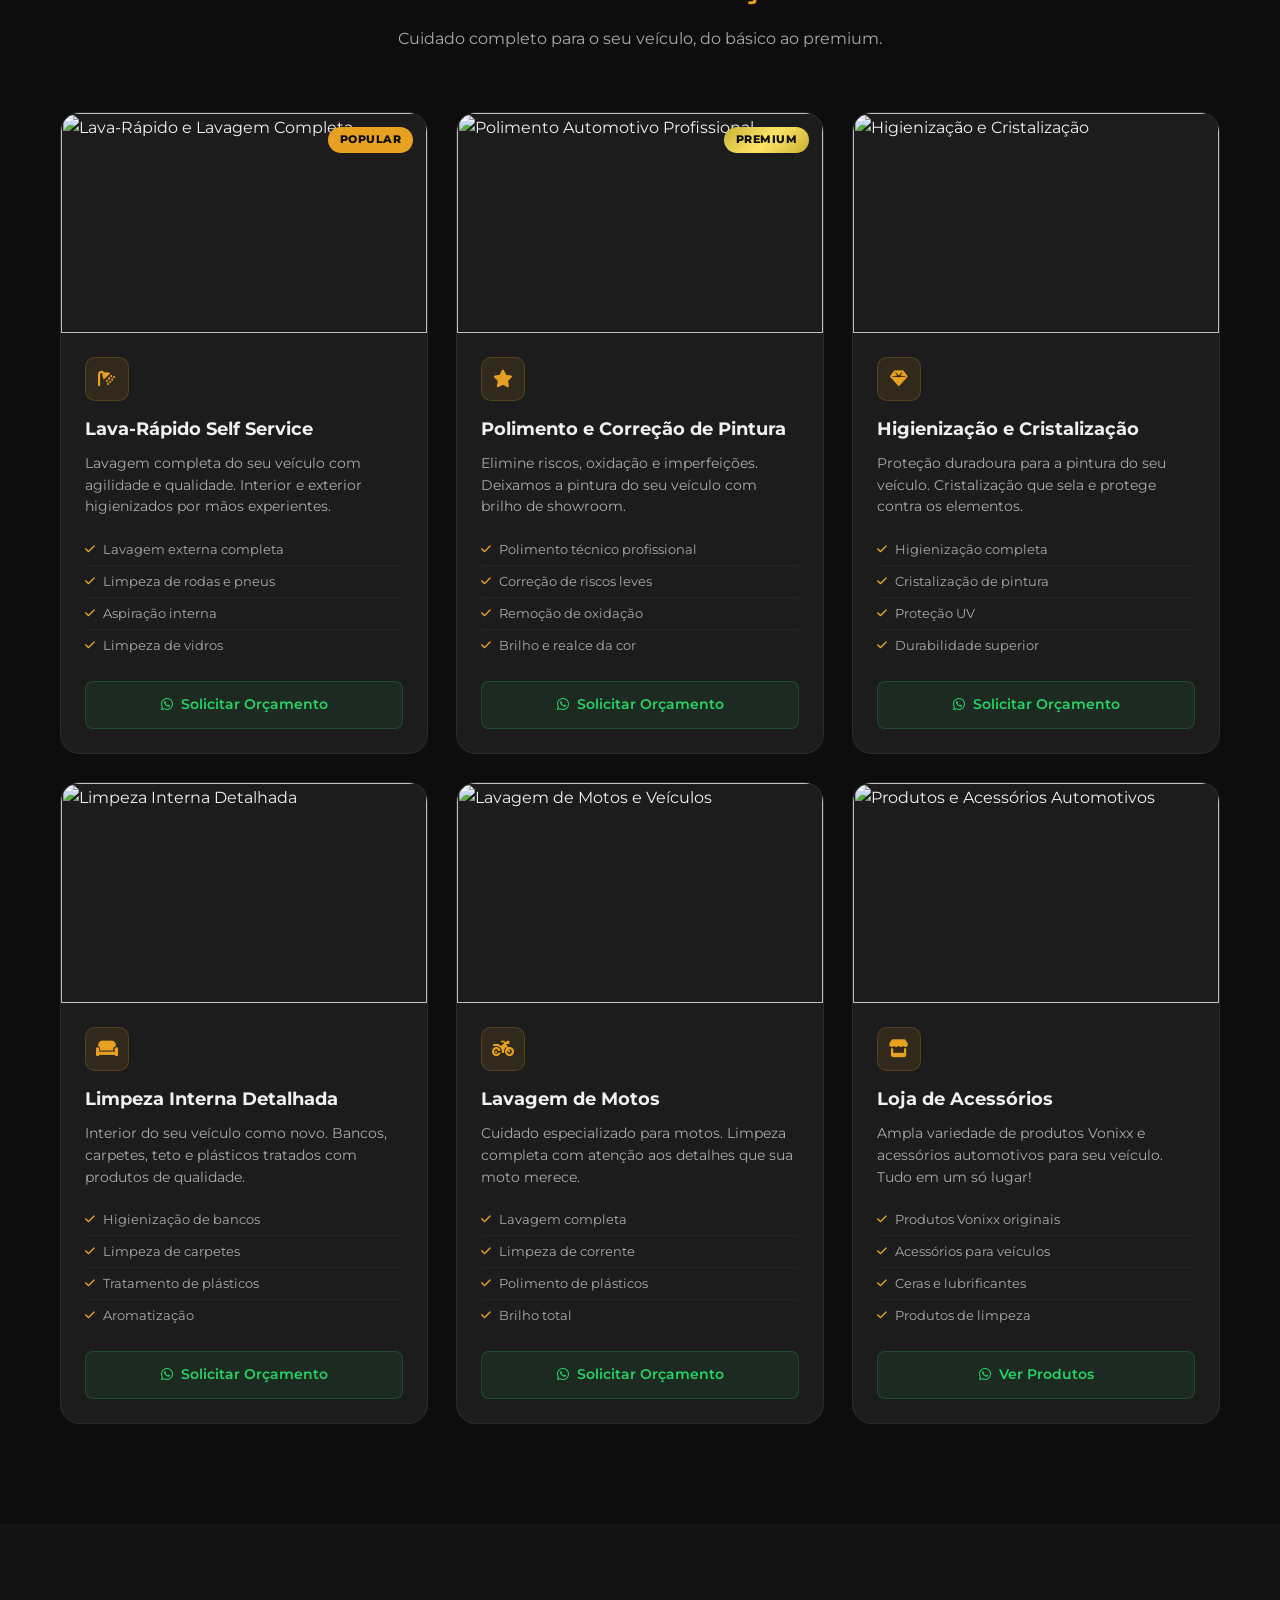
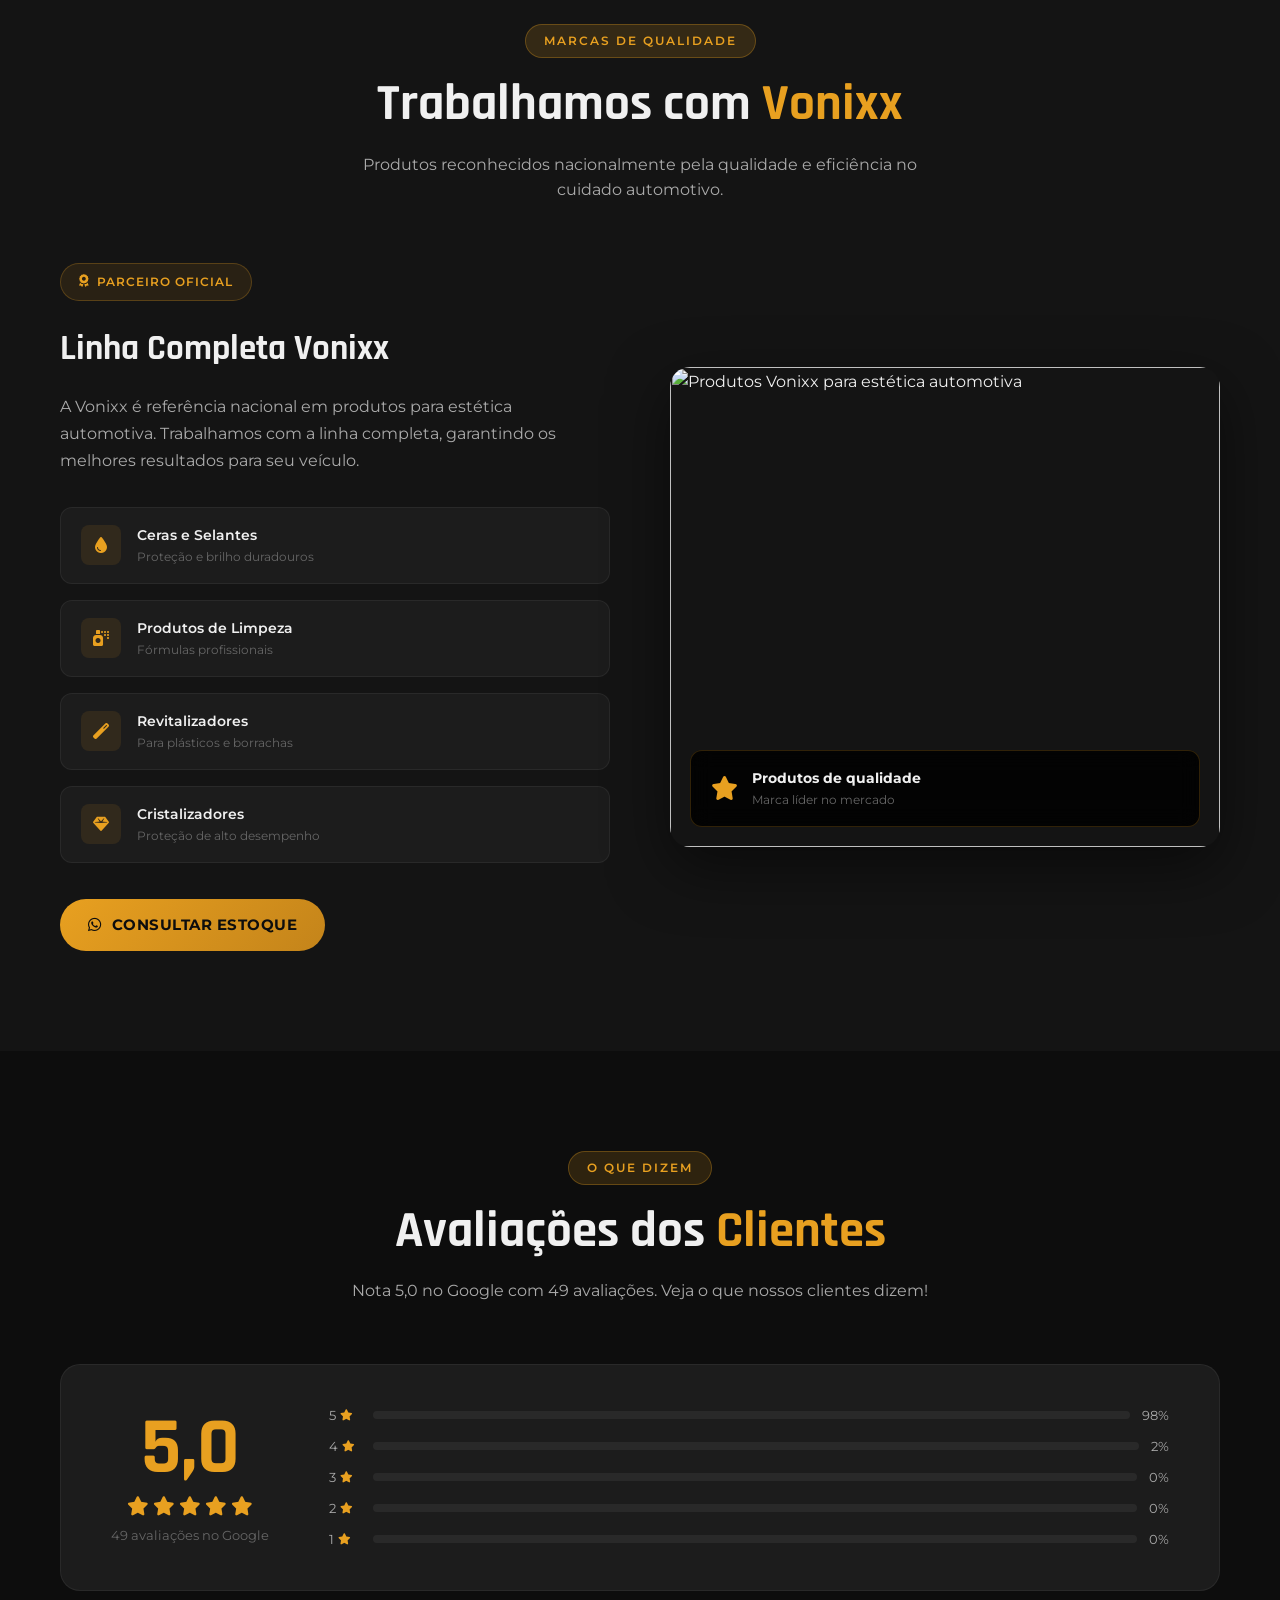
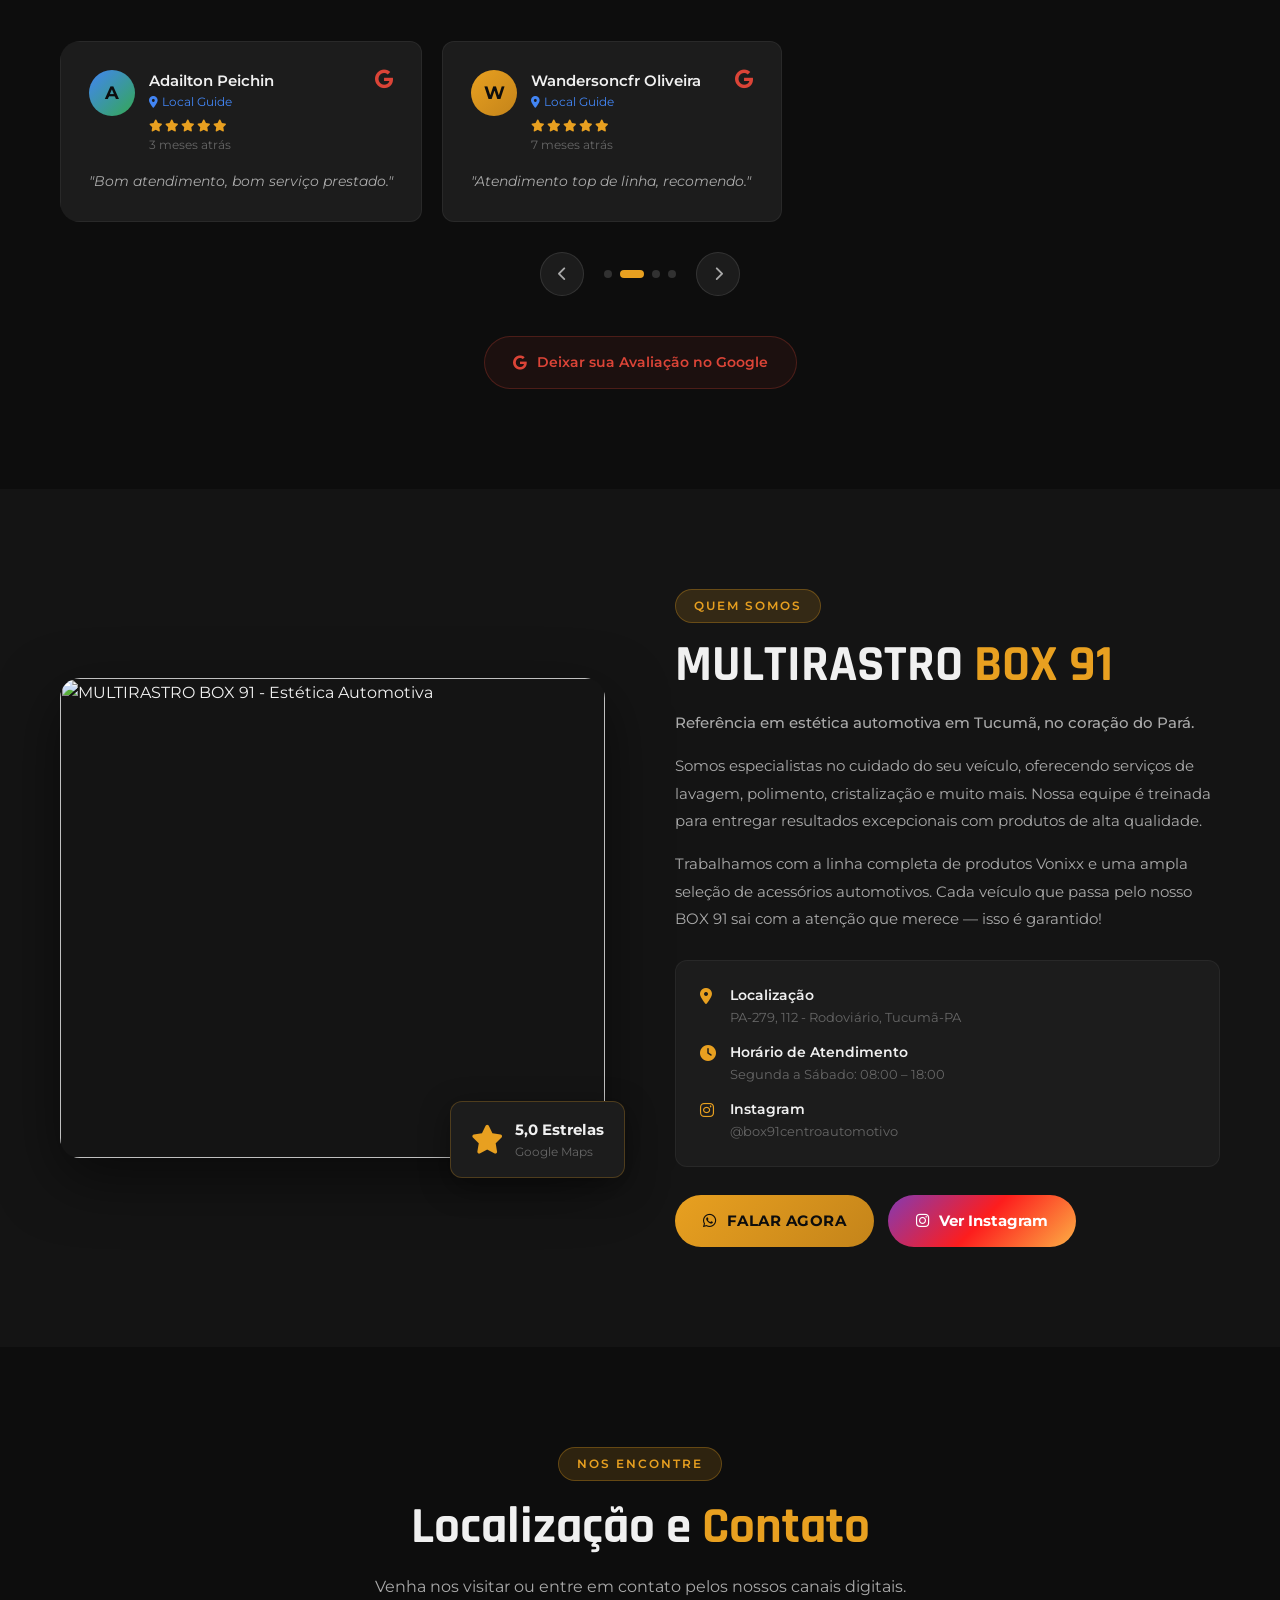
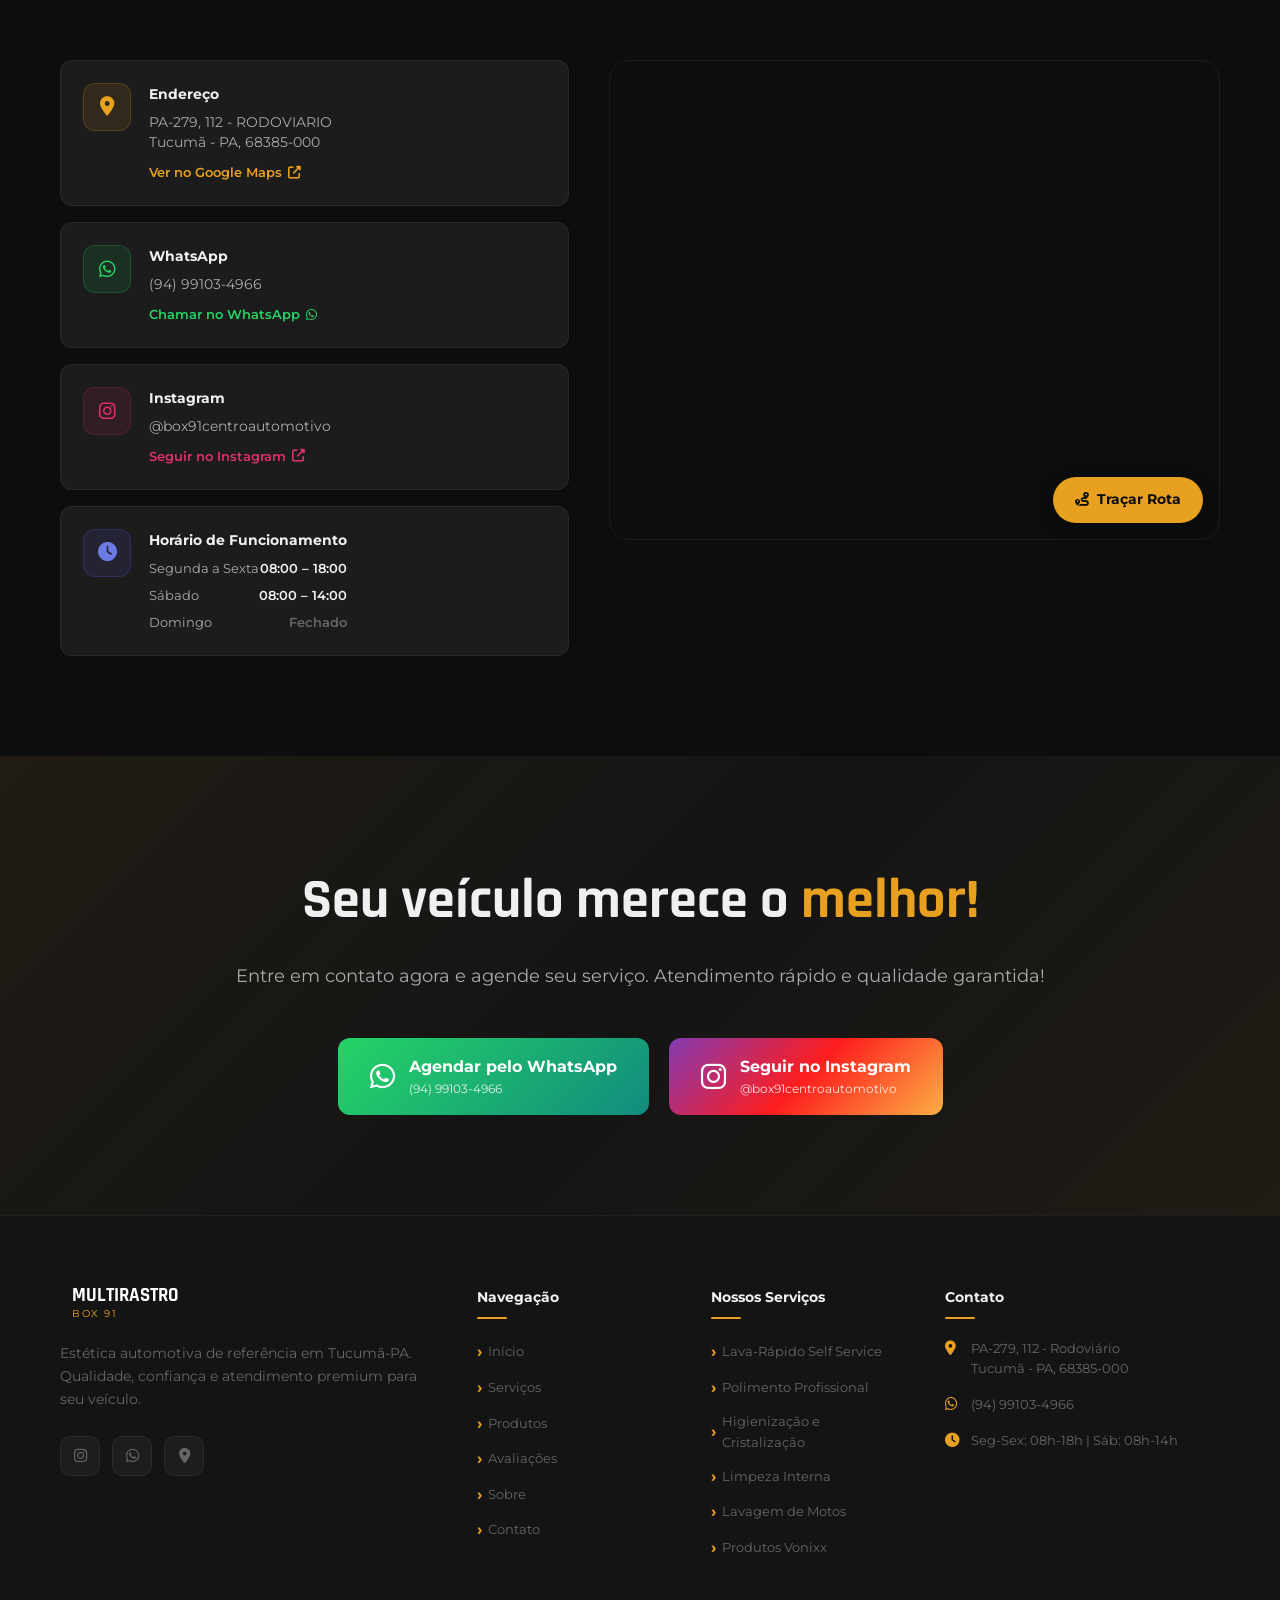
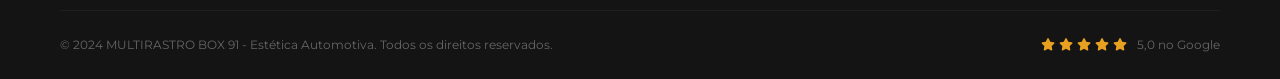
==== commit cf6d319c: "favicon" ====
--- a/index.html
+++ b/index.html
@@ -4,7 +4,8 @@
 
   <title>MULTIRASTRO BOX 91 | Estética Automotiva - Tucumã-PA</title>
 
-  <link rel="icon" type="image/png" sizes="32x32" href="./favicon.png?v=3" />
+  <link rel="icon" href="./favicon.ico.ico.ico" type="image/x-icon">
+
 
   <meta name="description" content="A melhor Estética Automotiva de Tucumã-PA. Polimento, higienização e proteção Vonixx. Seu veículo merece o cuidado da MULTIRASTRO BOX 91." />
   <meta name="keywords" content="estética automotiva Tucumã, lava rápido Tucumã PA, polimento, cristalização, Vonixx Tucumã, MULTIRASTRO BOX 91" />
